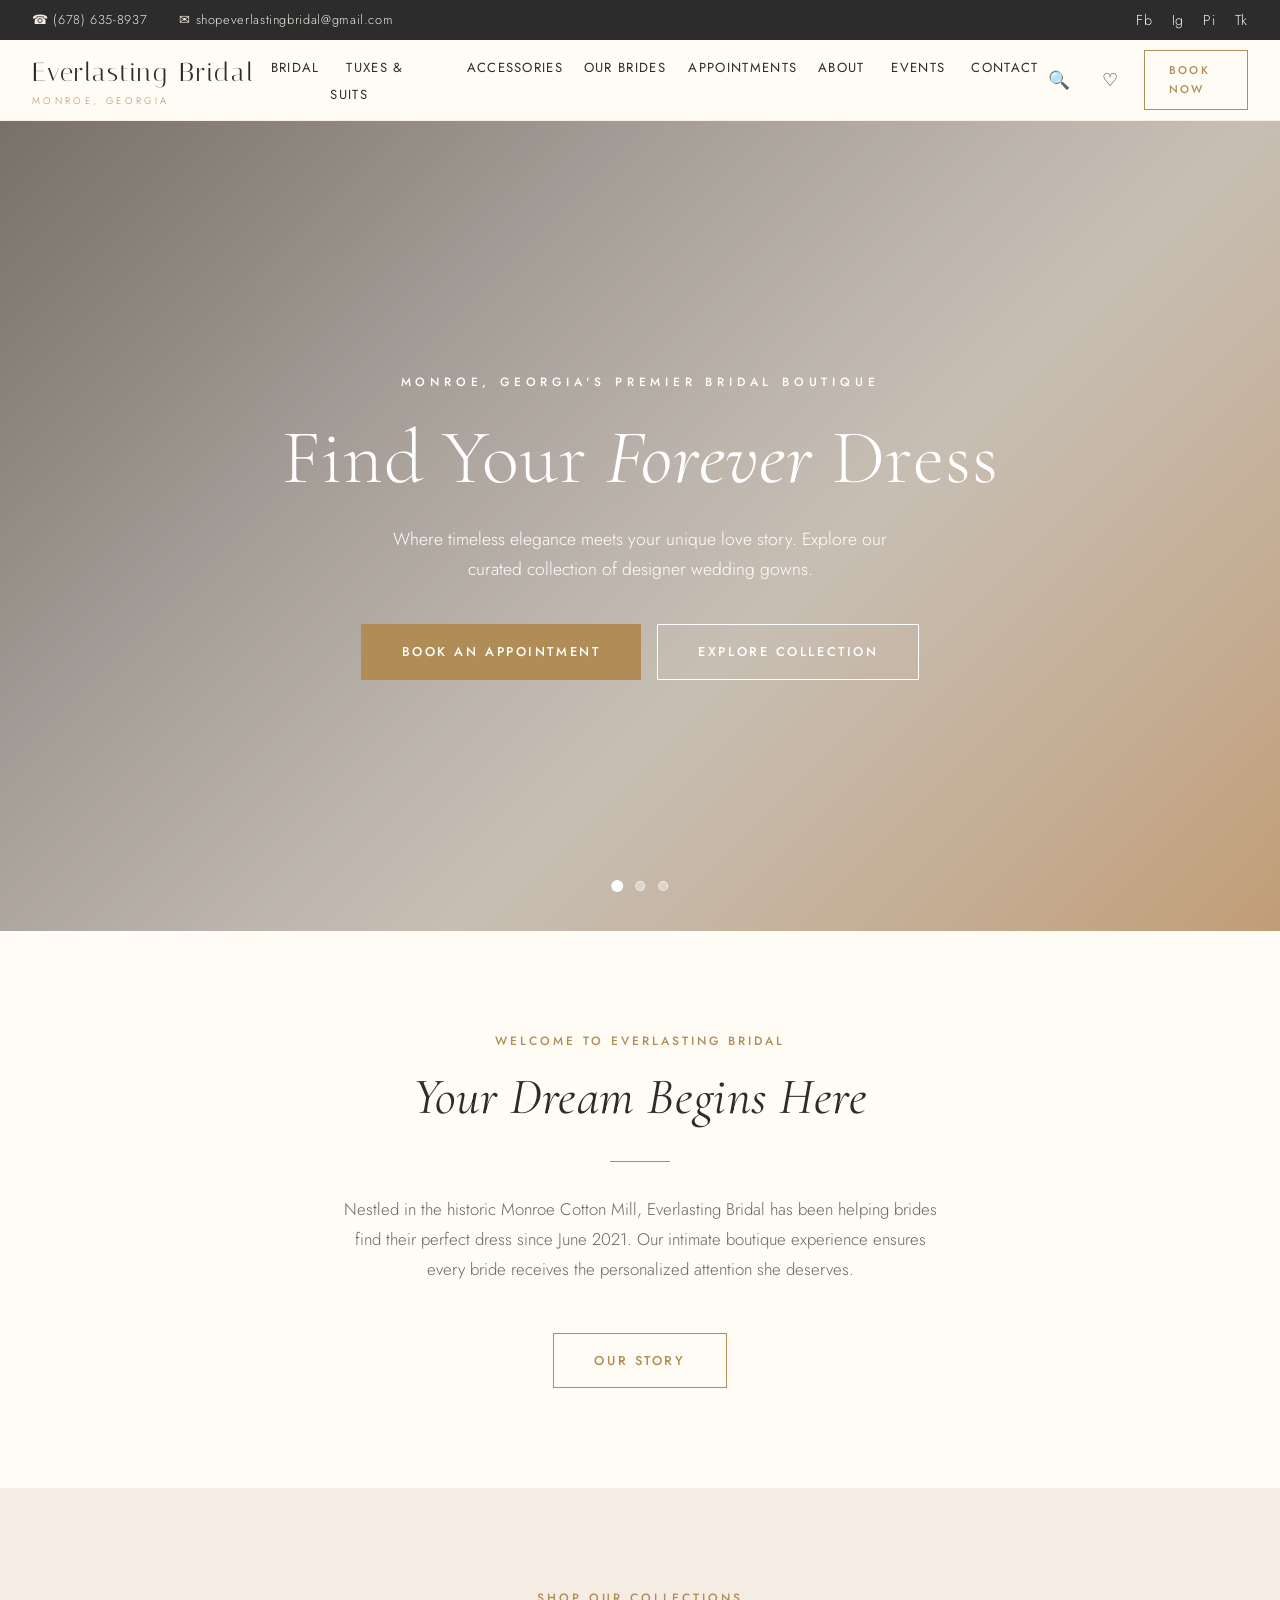
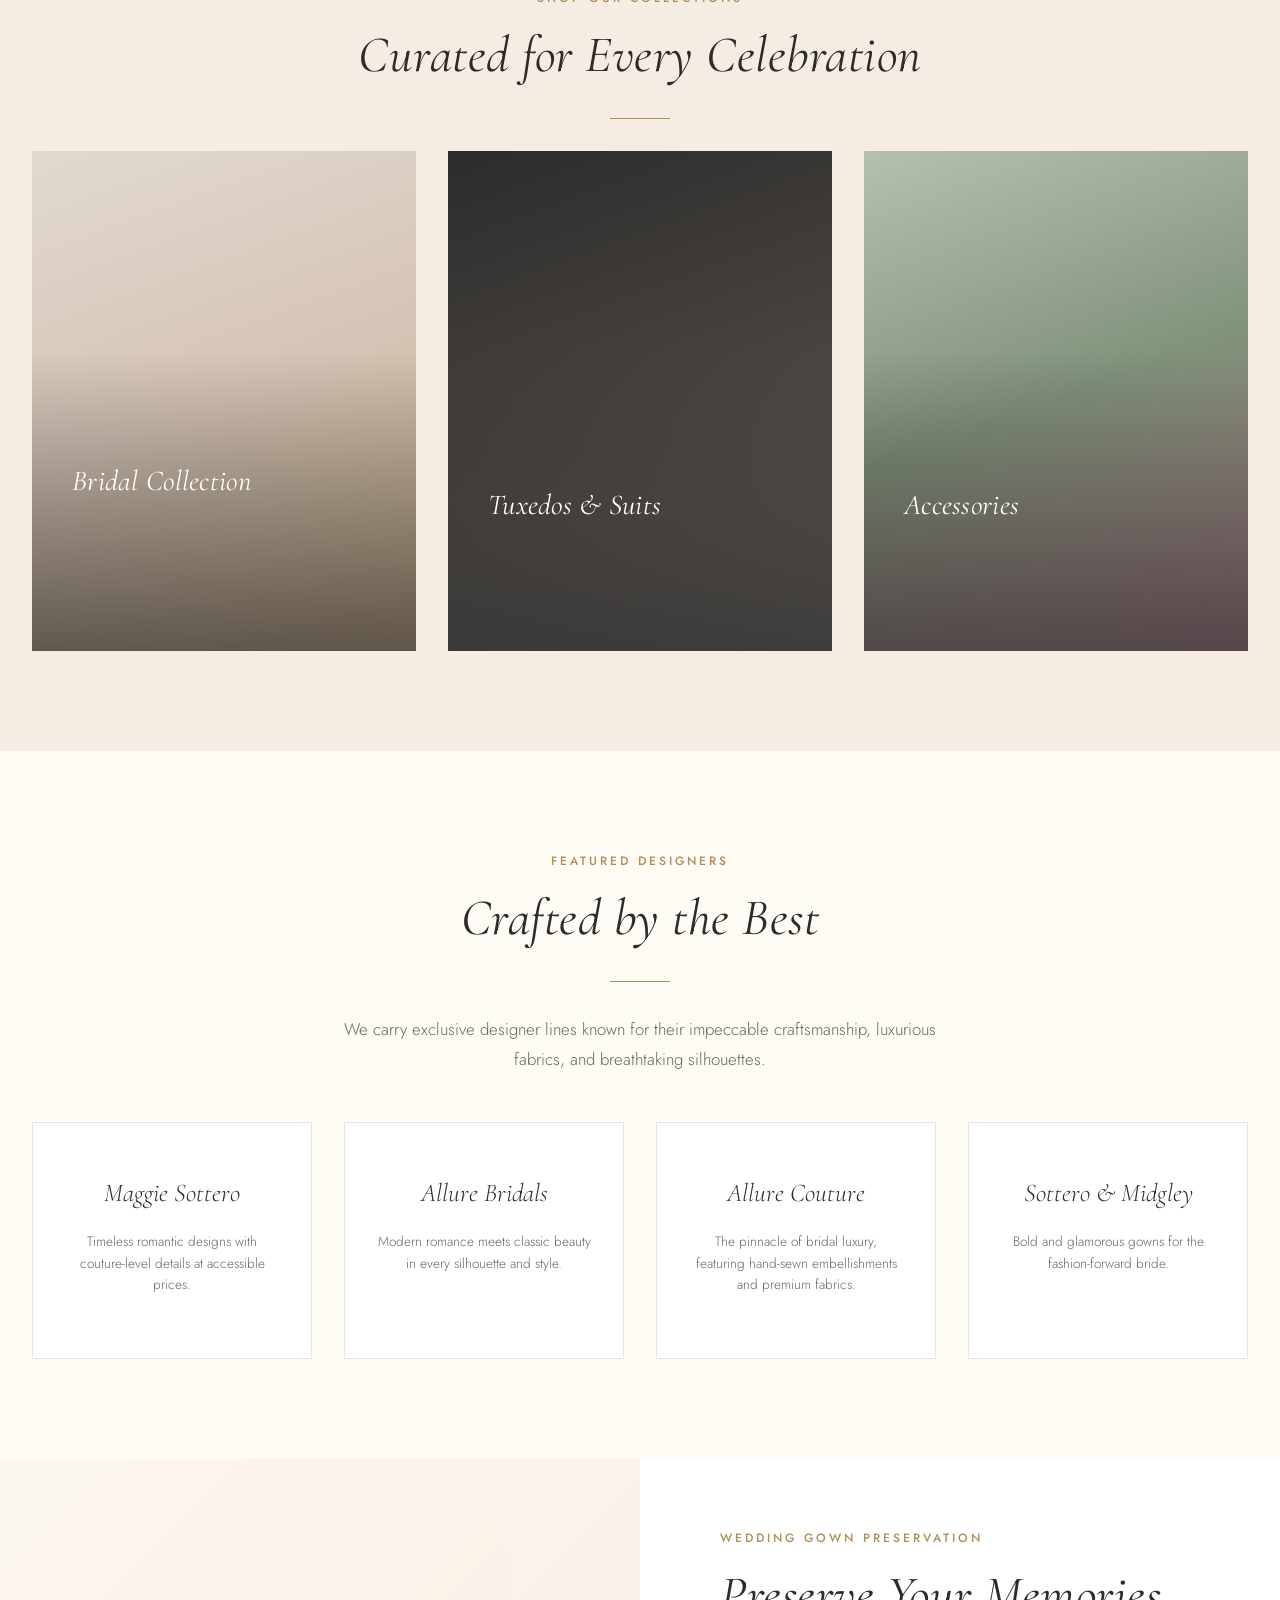
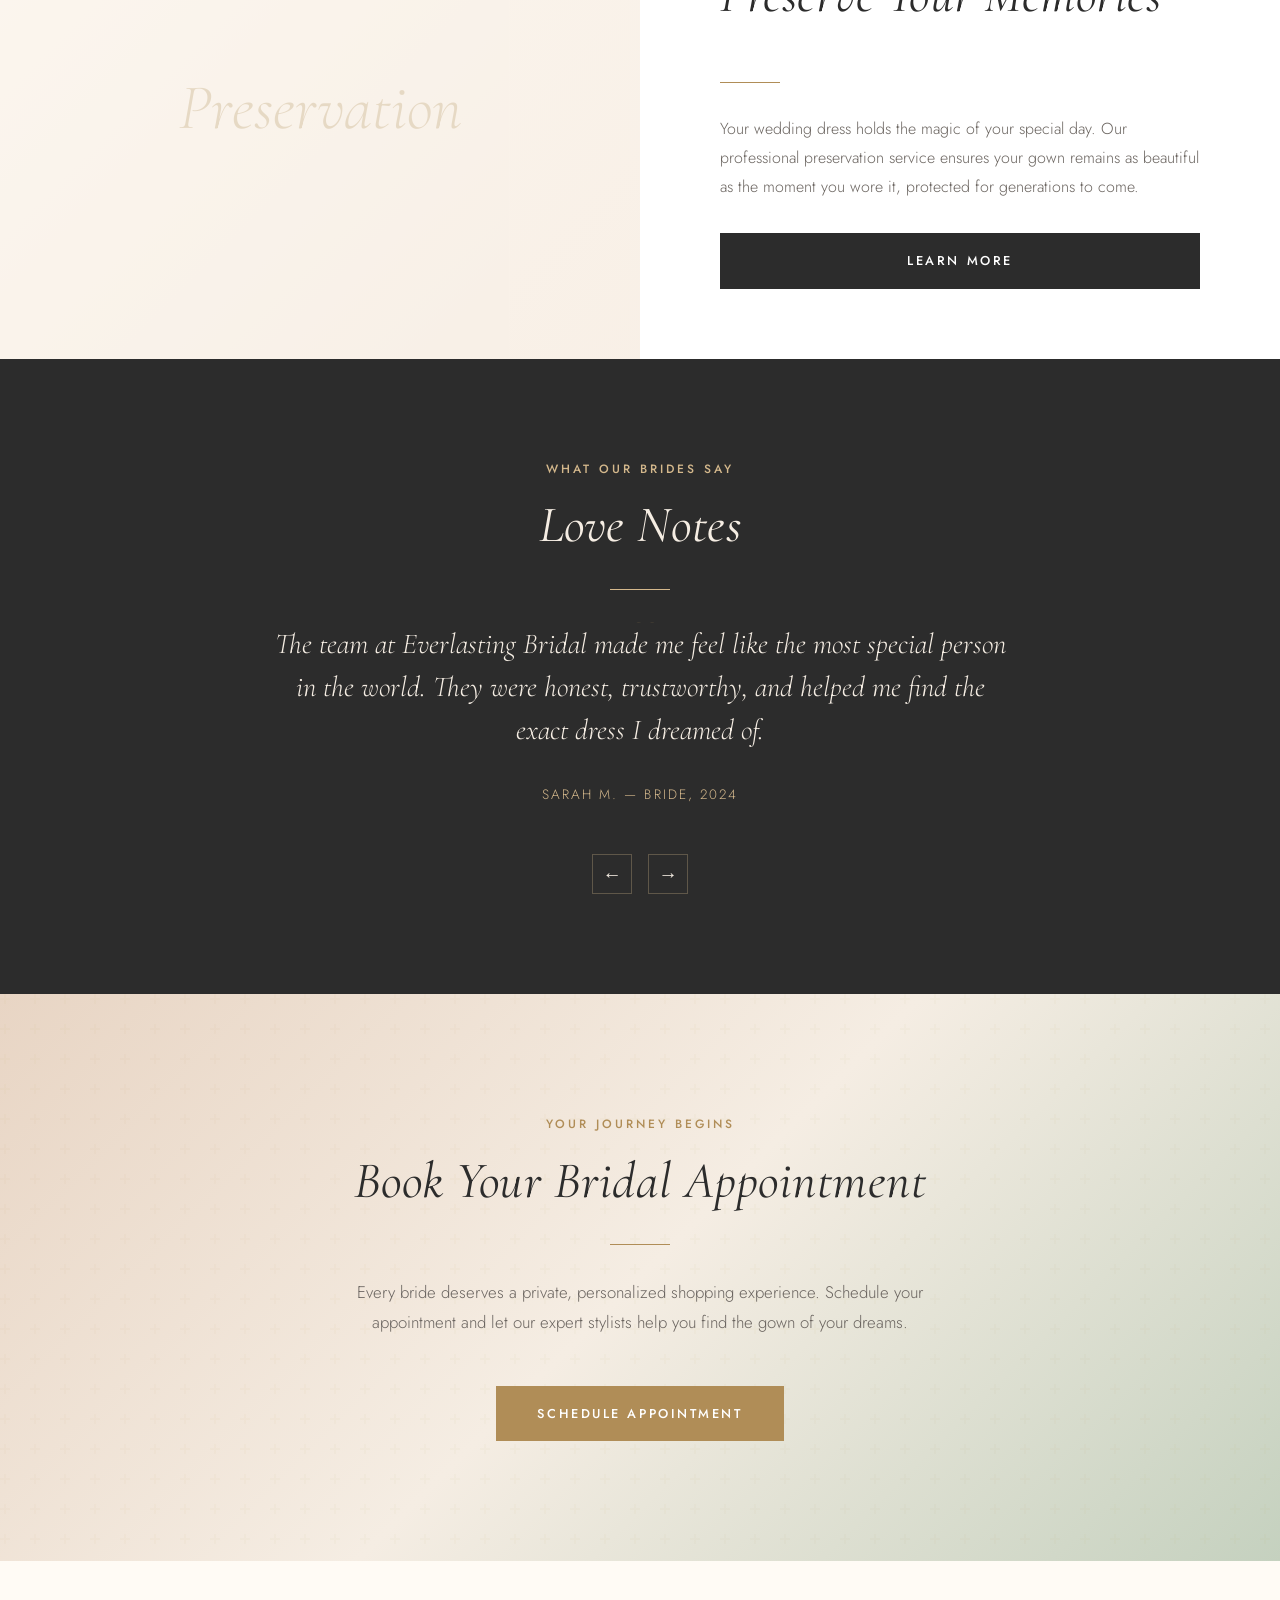
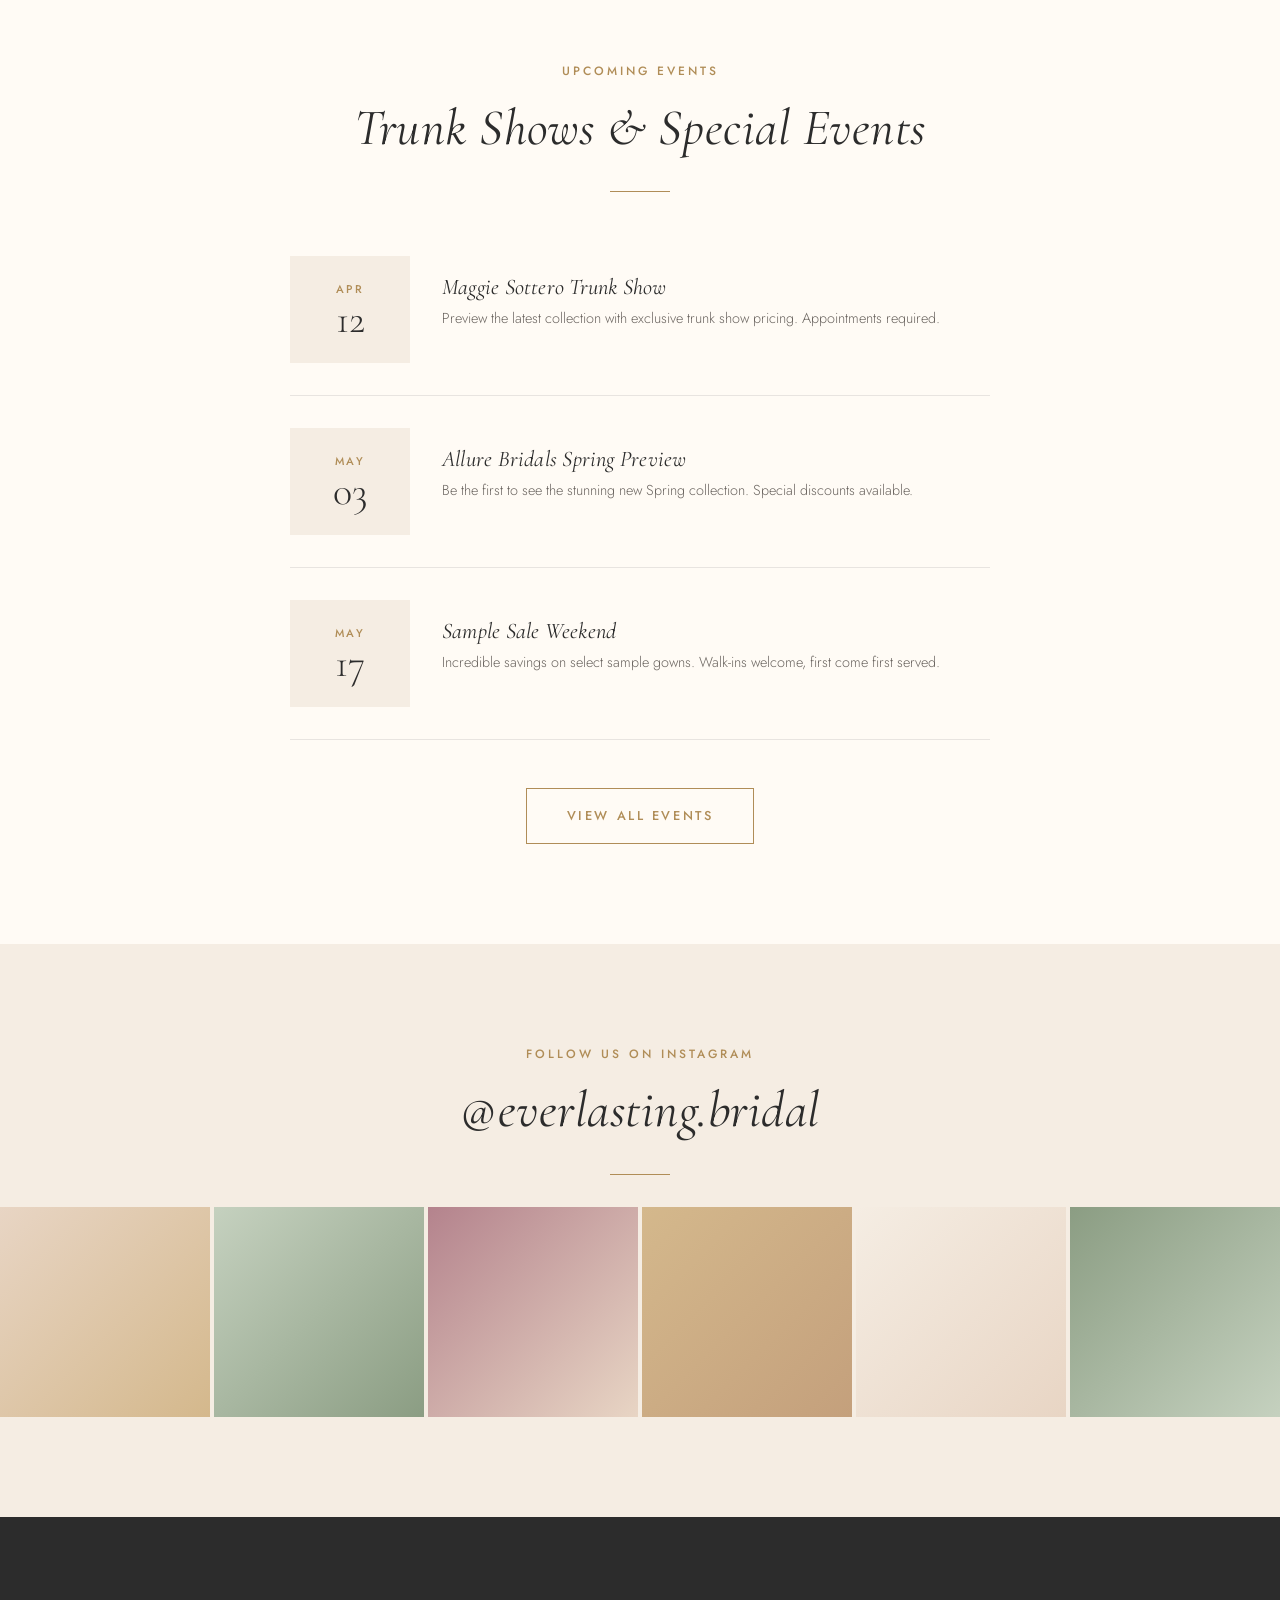
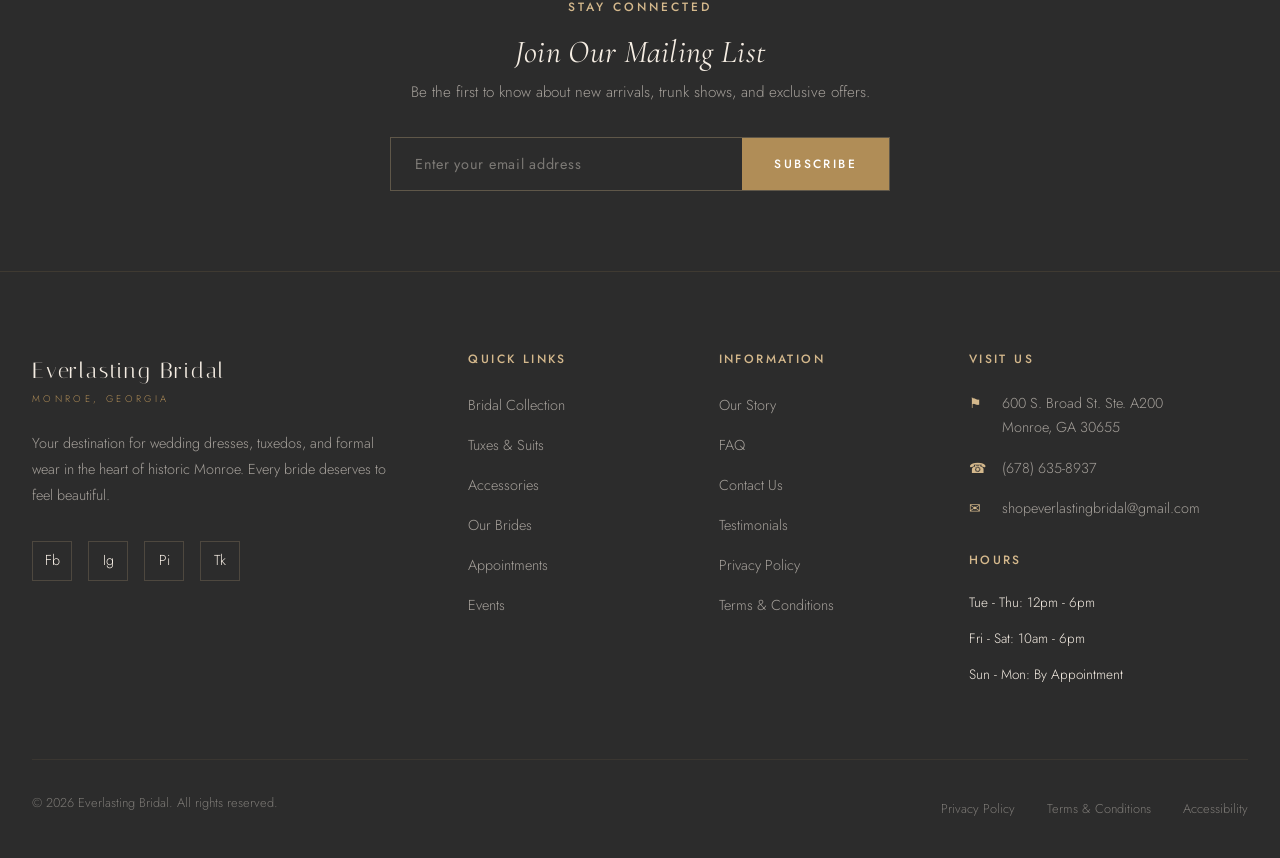
==== index.html @ 3a9f5ed5 "Everlasting Bridal — full website build Complete 11-page bridal boutique website for everlastingbrid" ====
<!DOCTYPE html>
<html lang="en">
<head>
  <meta charset="UTF-8">
  <meta name="viewport" content="width=device-width, initial-scale=1.0">
  <title>Everlasting Bridal | Wedding Dresses, Tuxedos &amp; Formal Wear in Monroe, GA</title>
  <meta name="description" content="Everlasting Bridal is a full-service bridal boutique in Monroe, Georgia specializing in wedding dresses, tuxedos, and formal wear. Book your appointment today.">
  <link rel="stylesheet" href="css/styles.css">
  <link rel="icon" type="image/svg+xml" href="data:image/svg+xml,<svg xmlns='http://www.w3.org/2000/svg' viewBox='0 0 32 32'><text y='28' font-size='28'>💍</text></svg>">
</head>
<body>

  <!-- Top Bar -->
  <div class="topbar">
    <div class="container">
      <div class="topbar__contact">
        <a href="tel:6786358937">&#9742; (678) 635-8937</a>
        <a href="mailto:shopeverlastingbridal@gmail.com">&#9993; shopeverlastingbridal@gmail.com</a>
      </div>
      <div class="topbar__social">
        <a href="https://fb.me/everlastingbridalmonroe" target="_blank" rel="noopener" aria-label="Facebook">Fb</a>
        <a href="https://instagram.com/everlasting.bridal" target="_blank" rel="noopener" aria-label="Instagram">Ig</a>
        <a href="https://pinterest.com/shopeverlastingbridal" target="_blank" rel="noopener" aria-label="Pinterest">Pi</a>
        <a href="https://tiktok.com/@everlastingbridal" target="_blank" rel="noopener" aria-label="TikTok">Tk</a>
      </div>
    </div>
  </div>

  <!-- Header -->
  <header class="header">
    <div class="container">
      <a href="index.html" class="header__logo">
        Everlasting Bridal
        <span>Monroe, Georgia</span>
      </a>

      <button class="menu-toggle" aria-label="Toggle menu">
        <span></span><span></span><span></span>
      </button>

      <nav class="nav">
        <ul class="nav__list">
          <li class="nav__item">
            <a href="bridal.html" class="nav__link">Bridal</a>
            <div class="nav__dropdown">
              <a href="bridal.html">All Wedding Dresses</a>
              <a href="bridal.html#designers">Our Designers</a>
            </div>
          </li>
          <li class="nav__item">
            <a href="tuxes.html" class="nav__link">Tuxes &amp; Suits</a>
          </li>
          <li class="nav__item">
            <a href="accessories.html" class="nav__link">Accessories</a>
          </li>
          <li class="nav__item">
            <a href="our-brides.html" class="nav__link">Our Brides</a>
            <div class="nav__dropdown">
              <a href="our-brides.html">Gallery</a>
              <a href="testimonials.html">Testimonials</a>
            </div>
          </li>
          <li class="nav__item">
            <a href="appointments.html" class="nav__link">Appointments</a>
          </li>
          <li class="nav__item">
            <a href="about.html" class="nav__link">About</a>
            <div class="nav__dropdown">
              <a href="about.html">Our Story</a>
              <a href="faq.html">FAQ</a>
            </div>
          </li>
          <li class="nav__item">
            <a href="events.html" class="nav__link">Events</a>
          </li>
          <li class="nav__item">
            <a href="contact.html" class="nav__link">Contact</a>
          </li>
        </ul>
      </nav>

      <div class="header__actions">
        <button class="header__action-btn" aria-label="Search">&#128269;</button>
        <button class="header__action-btn" aria-label="Wishlist">&#9825;</button>
        <a href="appointments.html" class="btn btn--ghost" style="padding: 0.6rem 1.5rem; font-size: 0.7rem;">
          <span>Book Now</span>
        </a>
      </div>
    </div>
  </header>

  <!-- Hero -->
  <section class="hero">
    <div class="hero__slides">
      <div class="hero__slide hero__slide--1 active"></div>
      <div class="hero__slide hero__slide--2"></div>
      <div class="hero__slide hero__slide--3"></div>
    </div>

    <div class="hero__content">
      <p class="hero__label">Monroe, Georgia's Premier Bridal Boutique</p>
      <h1 class="hero__title">Find Your <em>Forever</em> Dress</h1>
      <p class="hero__subtitle">Where timeless elegance meets your unique love story. Explore our curated collection of designer wedding gowns.</p>
      <div class="hero__cta">
        <a href="appointments.html" class="btn btn--primary"><span>Book an Appointment</span></a>
        <a href="bridal.html" class="btn btn--outline"><span>Explore Collection</span></a>
      </div>
    </div>

    <div class="hero__dots">
      <button class="hero__dot active" aria-label="Slide 1"></button>
      <button class="hero__dot" aria-label="Slide 2"></button>
      <button class="hero__dot" aria-label="Slide 3"></button>
    </div>
  </section>

  <!-- About Preview -->
  <section class="section text-center">
    <div class="container reveal">
      <span class="section-label">Welcome to Everlasting Bridal</span>
      <h2 class="section-title">Your Dream Begins Here</h2>
      <div class="divider"></div>
      <p class="section-desc">
        Nestled in the historic Monroe Cotton Mill, Everlasting Bridal has been helping brides find their perfect dress since June 2021. Our intimate boutique experience ensures every bride receives the personalized attention she deserves.
      </p>
      <a href="about.html" class="btn btn--ghost"><span>Our Story</span></a>
    </div>
  </section>

  <!-- Collections -->
  <section class="section section--alt" id="collections">
    <div class="container">
      <div class="text-center reveal">
        <span class="section-label">Shop Our Collections</span>
        <h2 class="section-title">Curated for Every Celebration</h2>
        <div class="divider"></div>
      </div>

      <div class="collections-grid stagger reveal">
        <div class="collection-card collection-card--bridal">
          <div class="collection-card__image"></div>
          <div class="collection-card__overlay"></div>
          <div class="collection-card__content">
            <h3 class="collection-card__title">Bridal Collection</h3>
            <p class="collection-card__desc">Discover hundreds of exquisite wedding gowns from world-renowned designers, each hand-selected for our boutique.</p>
            <a href="bridal.html" class="collection-card__link">Explore Bridal</a>
          </div>
        </div>

        <div class="collection-card collection-card--tuxes">
          <div class="collection-card__image"></div>
          <div class="collection-card__overlay"></div>
          <div class="collection-card__content">
            <h3 class="collection-card__title">Tuxedos &amp; Suits</h3>
            <p class="collection-card__desc">Premium tuxedo rentals and suits for grooms, groomsmen, and every formal occasion.</p>
            <a href="tuxes.html" class="collection-card__link">View Tuxedos</a>
          </div>
        </div>

        <div class="collection-card collection-card--accessories">
          <div class="collection-card__image"></div>
          <div class="collection-card__overlay"></div>
          <div class="collection-card__content">
            <h3 class="collection-card__title">Accessories</h3>
            <p class="collection-card__desc">Complete your bridal look with veils, jewelry, headpieces, belts, and more.</p>
            <a href="accessories.html" class="collection-card__link">Shop Accessories</a>
          </div>
        </div>
      </div>
    </div>
  </section>

  <!-- Featured Designers -->
  <section class="section text-center" id="designers">
    <div class="container">
      <div class="reveal">
        <span class="section-label">Featured Designers</span>
        <h2 class="section-title">Crafted by the Best</h2>
        <div class="divider"></div>
        <p class="section-desc">We carry exclusive designer lines known for their impeccable craftsmanship, luxurious fabrics, and breathtaking silhouettes.</p>
      </div>

      <div class="designers-grid stagger reveal">
        <div class="designer-card">
          <div class="designer-card__logo">Maggie Sottero</div>
          <p class="designer-card__desc">Timeless romantic designs with couture-level details at accessible prices.</p>
        </div>
        <div class="designer-card">
          <div class="designer-card__logo">Allure Bridals</div>
          <p class="designer-card__desc">Modern romance meets classic beauty in every silhouette and style.</p>
        </div>
        <div class="designer-card">
          <div class="designer-card__logo">Allure Couture</div>
          <p class="designer-card__desc">The pinnacle of bridal luxury, featuring hand-sewn embellishments and premium fabrics.</p>
        </div>
        <div class="designer-card">
          <div class="designer-card__logo">Sottero &amp; Midgley</div>
          <p class="designer-card__desc">Bold and glamorous gowns for the fashion-forward bride.</p>
        </div>
      </div>
    </div>
  </section>

  <!-- Gown Preservation -->
  <section class="preservation reveal">
    <div class="preservation__image">Preservation</div>
    <div class="preservation__content">
      <span class="section-label">Wedding Gown Preservation</span>
      <h2 class="section-title">Preserve Your Memories</h2>
      <div class="divider" style="margin-left: 0;"></div>
      <p style="color: var(--color-warm-gray); margin-bottom: 2rem; line-height: 1.8;">
        Your wedding dress holds the magic of your special day. Our professional preservation service ensures your gown remains as beautiful as the moment you wore it, protected for generations to come.
      </p>
      <a href="contact.html" class="btn btn--dark"><span>Learn More</span></a>
    </div>
  </section>

  <!-- Testimonials -->
  <section class="section testimonials text-center">
    <div class="container reveal">
      <span class="section-label">What Our Brides Say</span>
      <h2 class="section-title">Love Notes</h2>
      <div class="divider" style="background: var(--color-gold-light);"></div>

      <div class="testimonial-carousel">
        <div class="testimonial-track">
          <div class="testimonial-card">
            <div class="testimonial-card__quote">
              The team at Everlasting Bridal made me feel like the most special person in the world. They were honest, trustworthy, and helped me find the exact dress I dreamed of.
            </div>
            <div class="testimonial-card__author">Sarah M. &mdash; Bride, 2024</div>
          </div>
          <div class="testimonial-card">
            <div class="testimonial-card__quote">
              I never felt rushed or pressured. The staff was so knowledgeable about different styles and fabrics. They truly care about making every bride's vision come to life.
            </div>
            <div class="testimonial-card__author">Jessica L. &mdash; Bride, 2024</div>
          </div>
          <div class="testimonial-card">
            <div class="testimonial-card__quote">
              From the moment I walked in, I knew this was the place. The boutique atmosphere, the personal attention, and the stunning selection exceeded all my expectations.
            </div>
            <div class="testimonial-card__author">Amanda R. &mdash; Bride, 2023</div>
          </div>
        </div>
      </div>

      <div class="testimonial-nav">
        <button class="testimonial-prev" aria-label="Previous testimonial">&#8592;</button>
        <button class="testimonial-next" aria-label="Next testimonial">&#8594;</button>
      </div>
    </div>
  </section>

  <!-- Appointment CTA -->
  <section class="appointment-cta">
    <div class="appointment-cta__content reveal">
      <span class="section-label">Your Journey Begins</span>
      <h2 class="section-title" style="color: var(--color-charcoal);">Book Your Bridal Appointment</h2>
      <div class="divider"></div>
      <p class="section-desc" style="color: var(--color-warm-gray);">
        Every bride deserves a private, personalized shopping experience. Schedule your appointment and let our expert stylists help you find the gown of your dreams.
      </p>
      <a href="appointments.html" class="btn btn--primary"><span>Schedule Appointment</span></a>
    </div>
  </section>

  <!-- Events -->
  <section class="section">
    <div class="container">
      <div class="text-center reveal">
        <span class="section-label">Upcoming Events</span>
        <h2 class="section-title">Trunk Shows &amp; Special Events</h2>
        <div class="divider"></div>
      </div>

      <div style="max-width: 700px; margin: 0 auto;" class="reveal">
        <div class="event-card">
          <div class="event-card__date">
            <div class="event-card__month">Apr</div>
            <div class="event-card__day">12</div>
          </div>
          <div>
            <h4 class="event-card__title">Maggie Sottero Trunk Show</h4>
            <p class="event-card__desc">Preview the latest collection with exclusive trunk show pricing. Appointments required.</p>
          </div>
        </div>

        <div class="event-card">
          <div class="event-card__date">
            <div class="event-card__month">May</div>
            <div class="event-card__day">03</div>
          </div>
          <div>
            <h4 class="event-card__title">Allure Bridals Spring Preview</h4>
            <p class="event-card__desc">Be the first to see the stunning new Spring collection. Special discounts available.</p>
          </div>
        </div>

        <div class="event-card">
          <div class="event-card__date">
            <div class="event-card__month">May</div>
            <div class="event-card__day">17</div>
          </div>
          <div>
            <h4 class="event-card__title">Sample Sale Weekend</h4>
            <p class="event-card__desc">Incredible savings on select sample gowns. Walk-ins welcome, first come first served.</p>
          </div>
        </div>
      </div>

      <div class="text-center" style="margin-top: 3rem;">
        <a href="events.html" class="btn btn--ghost"><span>View All Events</span></a>
      </div>
    </div>
  </section>

  <!-- Instagram -->
  <section class="section section--alt text-center">
    <div class="container reveal">
      <span class="section-label">Follow Us on Instagram</span>
      <h2 class="section-title">@everlasting.bridal</h2>
      <div class="divider"></div>
    </div>

    <div class="instagram-grid stagger reveal" style="margin-top: 2rem;">
      <div class="instagram-item">
        <div class="instagram-item__bg" style="background: linear-gradient(135deg, #E8D5C4, #D4B88C);"></div>
        <div class="instagram-item__overlay">&#9825;</div>
      </div>
      <div class="instagram-item">
        <div class="instagram-item__bg" style="background: linear-gradient(135deg, #C5D1BF, #8B9D83);"></div>
        <div class="instagram-item__overlay">&#9825;</div>
      </div>
      <div class="instagram-item">
        <div class="instagram-item__bg" style="background: linear-gradient(135deg, #B4838D, #E8D5C4);"></div>
        <div class="instagram-item__overlay">&#9825;</div>
      </div>
      <div class="instagram-item">
        <div class="instagram-item__bg" style="background: linear-gradient(135deg, #D4B88C, #C4A07C);"></div>
        <div class="instagram-item__overlay">&#9825;</div>
      </div>
      <div class="instagram-item">
        <div class="instagram-item__bg" style="background: linear-gradient(135deg, #F5EDE3, #E8D5C4);"></div>
        <div class="instagram-item__overlay">&#9825;</div>
      </div>
      <div class="instagram-item">
        <div class="instagram-item__bg" style="background: linear-gradient(135deg, #8B9D83, #C5D1BF);"></div>
        <div class="instagram-item__overlay">&#9825;</div>
      </div>
    </div>
  </section>

  <!-- Newsletter -->
  <section class="newsletter">
    <div class="container reveal">
      <span class="section-label" style="color: var(--color-gold-light);">Stay Connected</span>
      <h3 style="font-family: var(--font-display); font-size: 2rem; font-style: italic; color: var(--color-champagne); margin-bottom: 0.5rem;">Join Our Mailing List</h3>
      <p style="color: rgba(245, 237, 227, 0.6); font-size: 0.95rem;">Be the first to know about new arrivals, trunk shows, and exclusive offers.</p>
      <form class="newsletter__form" onsubmit="return false;">
        <input type="email" class="newsletter__input" placeholder="Enter your email address" aria-label="Email address">
        <button type="submit" class="newsletter__btn">Subscribe</button>
      </form>
    </div>
  </section>

  <!-- Footer -->
  <footer class="footer">
    <div class="container">
      <div class="footer__grid">
        <div>
          <div class="footer__brand">
            Everlasting Bridal
            <span>Monroe, Georgia</span>
          </div>
          <p class="footer__desc">
            Your destination for wedding dresses, tuxedos, and formal wear in the heart of historic Monroe. Every bride deserves to feel beautiful.
          </p>
          <div class="footer__social">
            <a href="https://fb.me/everlastingbridalmonroe" target="_blank" rel="noopener" aria-label="Facebook">Fb</a>
            <a href="https://instagram.com/everlasting.bridal" target="_blank" rel="noopener" aria-label="Instagram">Ig</a>
            <a href="https://pinterest.com/shopeverlastingbridal" target="_blank" rel="noopener" aria-label="Pinterest">Pi</a>
            <a href="https://tiktok.com/@everlastingbridal" target="_blank" rel="noopener" aria-label="TikTok">Tk</a>
          </div>
        </div>

        <div>
          <h4 class="footer__heading">Quick Links</h4>
          <ul class="footer__links">
            <li><a href="bridal.html">Bridal Collection</a></li>
            <li><a href="tuxes.html">Tuxes &amp; Suits</a></li>
            <li><a href="accessories.html">Accessories</a></li>
            <li><a href="our-brides.html">Our Brides</a></li>
            <li><a href="appointments.html">Appointments</a></li>
            <li><a href="events.html">Events</a></li>
          </ul>
        </div>

        <div>
          <h4 class="footer__heading">Information</h4>
          <ul class="footer__links">
            <li><a href="about.html">Our Story</a></li>
            <li><a href="faq.html">FAQ</a></li>
            <li><a href="contact.html">Contact Us</a></li>
            <li><a href="testimonials.html">Testimonials</a></li>
            <li><a href="#">Privacy Policy</a></li>
            <li><a href="#">Terms &amp; Conditions</a></li>
          </ul>
        </div>

        <div>
          <h4 class="footer__heading">Visit Us</h4>
          <ul class="footer__contact">
            <li>
              <span class="footer__contact-icon">&#9873;</span>
              <span>600 S. Broad St. Ste. A200<br>Monroe, GA 30655</span>
            </li>
            <li>
              <span class="footer__contact-icon">&#9742;</span>
              <span>(678) 635-8937</span>
            </li>
            <li>
              <span class="footer__contact-icon">&#9993;</span>
              <span>shopeverlastingbridal@gmail.com</span>
            </li>
          </ul>

          <h4 class="footer__heading" style="margin-top: 2rem;">Hours</h4>
          <ul class="footer__links" style="font-size: 0.85rem;">
            <li>Tue - Thu: 12pm - 6pm</li>
            <li>Fri - Sat: 10am - 6pm</li>
            <li>Sun - Mon: By Appointment</li>
          </ul>
        </div>
      </div>

      <div class="footer__bottom">
        <p>&copy; 2026 Everlasting Bridal. All rights reserved.</p>
        <div class="footer__bottom-links">
          <a href="#">Privacy Policy</a>
          <a href="#">Terms &amp; Conditions</a>
          <a href="#">Accessibility</a>
        </div>
      </div>
    </div>
  </footer>

  <script src="js/main.js"></script>
</body>
</html>
---- css/styles.css ----
/* ============================================
   Everlasting Bridal — Modern Romance Design
   Built by CloudPulseAI
   ============================================ */

@import url("https://fonts.googleapis.com/css2?family=Cormorant+Garamond:ital,wght@0,300;0,400;0,500;0,600;0,700;1,300;1,400;1,500&family=Jost:wght@300;400;500;600&family=Italiana&display=swap");

/* --- Custom Properties --- */
:root {
  --color-cream: #fffbf5;
  --color-champagne: #f5ede3;
  --color-blush: #e8d5c4;
  --color-rose: #c4a07c;
  --color-gold: #b08d57;
  --color-gold-light: #d4b88c;
  --color-sage: #8b9d83;
  --color-sage-light: #c5d1bf;
  --color-dusty-rose: #b4838d;
  --color-charcoal: #2c2c2c;
  --color-warm-gray: #6b6560;
  --color-light-gray: #e8e4e0;
  --color-white: #ffffff;

  --font-display: "Cormorant Garamond", "Georgia", serif;
  --font-body: "Jost", "Helvetica Neue", sans-serif;
  --font-accent: "Italiana", serif;

  --header-height: 80px;
  --topbar-height: 40px;
  --max-width: 1320px;
  --section-padding: 100px;

  --shadow-sm: 0 2px 8px rgba(44, 44, 44, 0.06);
  --shadow-md: 0 4px 20px rgba(44, 44, 44, 0.08);
  --shadow-lg: 0 8px 40px rgba(44, 44, 44, 0.12);
  --shadow-hover: 0 12px 48px rgba(44, 44, 44, 0.15);

  --ease-out: cubic-bezier(0.25, 0.46, 0.45, 0.94);
  --ease-smooth: cubic-bezier(0.4, 0, 0.2, 1);
  --transition-base: 0.3s var(--ease-smooth);
}

/* --- Reset & Base --- */
*,
*::before,
*::after {
  box-sizing: border-box;
  margin: 0;
  padding: 0;
}

html {
  scroll-behavior: smooth;
  font-size: 16px;
  -webkit-font-smoothing: antialiased;
  -moz-osx-font-smoothing: grayscale;
}

body {
  font-family: var(--font-body);
  font-weight: 300;
  color: var(--color-charcoal);
  background-color: var(--color-cream);
  line-height: 1.7;
  overflow-x: hidden;
}

img {
  max-width: 100%;
  height: auto;
  display: block;
}

a {
  color: inherit;
  text-decoration: none;
  transition: color var(--transition-base);
}

ul,
ol {
  list-style: none;
}

button {
  font-family: inherit;
  cursor: pointer;
  border: none;
  background: none;
}

input,
textarea,
select {
  font-family: inherit;
  font-size: inherit;
}

/* --- Typography --- */
h1,
h2,
h3,
h4,
h5,
h6 {
  font-family: var(--font-display);
  font-weight: 400;
  line-height: 1.2;
  letter-spacing: 0.01em;
}

h1 {
  font-size: clamp(2.5rem, 5vw, 4.5rem);
}
h2 {
  font-size: clamp(2rem, 4vw, 3.2rem);
}
h3 {
  font-size: clamp(1.5rem, 3vw, 2rem);
}
h4 {
  font-size: clamp(1.2rem, 2vw, 1.5rem);
}

p {
  margin-bottom: 1em;
}

.section-label {
  font-family: var(--font-body);
  font-size: 0.75rem;
  font-weight: 500;
  letter-spacing: 0.25em;
  text-transform: uppercase;
  color: var(--color-gold);
  margin-bottom: 1rem;
  display: block;
}

.section-title {
  font-family: var(--font-display);
  font-size: clamp(2rem, 4vw, 3.2rem);
  font-weight: 400;
  color: var(--color-charcoal);
  margin-bottom: 1.5rem;
  font-style: italic;
}

.section-desc {
  max-width: 600px;
  margin: 0 auto 3rem;
  color: var(--color-warm-gray);
  font-size: 1.05rem;
  line-height: 1.8;
}

.divider {
  width: 60px;
  height: 1px;
  background: var(--color-gold);
  margin: 2rem auto;
}

/* --- Layout --- */
.container {
  max-width: var(--max-width);
  margin: 0 auto;
  padding: 0 2rem;
}

.section {
  padding: var(--section-padding) 0;
}

.section--alt {
  background-color: var(--color-champagne);
}

.text-center {
  text-align: center;
}

/* --- Top Bar --- */
.topbar {
  background: var(--color-charcoal);
  color: var(--color-champagne);
  height: var(--topbar-height);
  display: flex;
  align-items: center;
  font-size: 0.8rem;
  letter-spacing: 0.05em;
  position: relative;
  z-index: 1001;
}

.topbar .container {
  display: flex;
  justify-content: space-between;
  align-items: center;
  width: 100%;
}

.topbar__contact {
  display: flex;
  gap: 2rem;
  align-items: center;
}

.topbar__contact a {
  color: var(--color-champagne);
  display: flex;
  align-items: center;
  gap: 0.4rem;
  transition: color var(--transition-base);
}

.topbar__contact a:hover {
  color: var(--color-gold-light);
}

.topbar__social {
  display: flex;
  gap: 1.2rem;
  align-items: center;
}

.topbar__social a {
  color: var(--color-champagne);
  font-size: 0.9rem;
  transition: color var(--transition-base);
}

.topbar__social a:hover {
  color: var(--color-gold-light);
}

/* --- Header / Navigation --- */
.header {
  position: sticky;
  top: 0;
  z-index: 1000;
  background: rgba(255, 251, 245, 0.92);
  backdrop-filter: blur(20px);
  -webkit-backdrop-filter: blur(20px);
  border-bottom: 1px solid rgba(176, 141, 87, 0.1);
  transition:
    box-shadow var(--transition-base),
    background var(--transition-base);
}

.header.scrolled {
  box-shadow: var(--shadow-md);
  background: rgba(255, 251, 245, 0.97);
}

.header .container {
  display: flex;
  justify-content: space-between;
  align-items: center;
  height: var(--header-height);
}

.header__logo {
  font-family: var(--font-accent);
  font-size: 1.6rem;
  letter-spacing: 0.08em;
  color: var(--color-charcoal);
  white-space: nowrap;
}

.header__logo span {
  display: block;
  font-family: var(--font-body);
  font-size: 0.6rem;
  letter-spacing: 0.35em;
  text-transform: uppercase;
  color: var(--color-gold);
  margin-top: -2px;
}

.nav {
  display: flex;
  align-items: center;
}

.nav__list {
  display: flex;
  gap: 0.3rem;
  align-items: center;
}

.nav__item {
  position: relative;
}

.nav__link {
  font-family: var(--font-body);
  font-size: 0.82rem;
  font-weight: 400;
  letter-spacing: 0.1em;
  text-transform: uppercase;
  padding: 0.5rem 1rem;
  color: var(--color-charcoal);
  position: relative;
  transition: color var(--transition-base);
}

.nav__link::after {
  content: "";
  position: absolute;
  bottom: 0;
  left: 50%;
  width: 0;
  height: 1px;
  background: var(--color-gold);
  transition:
    width 0.4s var(--ease-out),
    left 0.4s var(--ease-out);
}

.nav__link:hover::after,
.nav__link.active::after {
  width: 60%;
  left: 20%;
}

.nav__link:hover {
  color: var(--color-gold);
}

/* Dropdown */
.nav__dropdown {
  position: absolute;
  top: 100%;
  left: 0;
  min-width: 220px;
  background: var(--color-white);
  border: 1px solid var(--color-light-gray);
  box-shadow: var(--shadow-lg);
  padding: 0.8rem 0;
  opacity: 0;
  visibility: hidden;
  transform: translateY(8px);
  transition: all 0.3s var(--ease-out);
}

.nav__item:hover .nav__dropdown {
  opacity: 1;
  visibility: visible;
  transform: translateY(0);
}

.nav__dropdown a {
  display: block;
  padding: 0.6rem 1.5rem;
  font-size: 0.85rem;
  letter-spacing: 0.05em;
  color: var(--color-charcoal);
  transition: all var(--transition-base);
}

.nav__dropdown a:hover {
  background: var(--color-champagne);
  color: var(--color-gold);
  padding-left: 2rem;
}

/* Header Actions */
.header__actions {
  display: flex;
  gap: 1.2rem;
  align-items: center;
}

.header__action-btn {
  color: var(--color-charcoal);
  font-size: 1.1rem;
  padding: 0.4rem;
  transition: color var(--transition-base);
  position: relative;
}

.header__action-btn:hover {
  color: var(--color-gold);
}

.header__action-btn .badge {
  position: absolute;
  top: -4px;
  right: -6px;
  background: var(--color-gold);
  color: var(--color-white);
  font-size: 0.6rem;
  width: 16px;
  height: 16px;
  border-radius: 50%;
  display: flex;
  align-items: center;
  justify-content: center;
  font-weight: 600;
}

/* Mobile Menu Toggle */
.menu-toggle {
  display: none;
  flex-direction: column;
  gap: 5px;
  padding: 0.5rem;
  cursor: pointer;
}

.menu-toggle span {
  display: block;
  width: 24px;
  height: 1.5px;
  background: var(--color-charcoal);
  transition: all 0.3s var(--ease-out);
}

.menu-toggle.active span:nth-child(1) {
  transform: rotate(45deg) translate(4px, 5px);
}

.menu-toggle.active span:nth-child(2) {
  opacity: 0;
}

.menu-toggle.active span:nth-child(3) {
  transform: rotate(-45deg) translate(4px, -5px);
}

/* --- Hero Section --- */
.hero {
  position: relative;
  height: 90vh;
  min-height: 600px;
  max-height: 1000px;
  overflow: hidden;
  display: flex;
  align-items: center;
  justify-content: center;
}

.hero__slides {
  position: absolute;
  inset: 0;
  z-index: 0;
}

.hero__slide {
  position: absolute;
  inset: 0;
  opacity: 0;
  transition: opacity 1.2s ease;
  background-size: cover;
  background-position: center;
}

.hero__slide.active {
  opacity: 1;
}

.hero__slide::after {
  content: "";
  position: absolute;
  inset: 0;
  background: linear-gradient(
    135deg,
    rgba(44, 44, 44, 0.55) 0%,
    rgba(44, 44, 44, 0.25) 50%,
    rgba(176, 141, 87, 0.15) 100%
  );
}

.hero__slide--1 {
  background: linear-gradient(
    135deg,
    #d4c5b5 0%,
    #e8ddd3 30%,
    #f0e6da 60%,
    #c4a07c 100%
  );
}

.hero__slide--2 {
  background: linear-gradient(135deg, #c5d1bf 0%, #d4c5b5 40%, #e8d5c4 100%);
}

.hero__slide--3 {
  background: linear-gradient(135deg, #b4838d 0%, #d4b88c 50%, #e8d5c4 100%);
}

.hero__content {
  position: relative;
  z-index: 2;
  text-align: center;
  color: var(--color-white);
  padding: 0 2rem;
  max-width: 800px;
}

.hero__label {
  font-family: var(--font-body);
  font-size: 0.75rem;
  font-weight: 500;
  letter-spacing: 0.4em;
  text-transform: uppercase;
  margin-bottom: 1.5rem;
  opacity: 0;
  transform: translateY(20px);
  animation: fadeUp 1s var(--ease-out) 0.3s forwards;
}

.hero__title {
  font-family: var(--font-display);
  font-size: clamp(3rem, 6vw, 5.5rem);
  font-weight: 300;
  line-height: 1.1;
  margin-bottom: 1.5rem;
  opacity: 0;
  transform: translateY(30px);
  animation: fadeUp 1s var(--ease-out) 0.5s forwards;
}

.hero__title em {
  font-style: italic;
  font-weight: 400;
}

.hero__subtitle {
  font-size: 1.1rem;
  font-weight: 300;
  line-height: 1.7;
  margin-bottom: 2.5rem;
  opacity: 0;
  transform: translateY(20px);
  animation: fadeUp 1s var(--ease-out) 0.7s forwards;
  max-width: 500px;
  margin-left: auto;
  margin-right: auto;
}

.hero__cta {
  opacity: 0;
  transform: translateY(20px);
  animation: fadeUp 1s var(--ease-out) 0.9s forwards;
  display: flex;
  gap: 1rem;
  justify-content: center;
  flex-wrap: wrap;
}

.hero__dots {
  position: absolute;
  bottom: 2.5rem;
  left: 50%;
  transform: translateX(-50%);
  z-index: 3;
  display: flex;
  gap: 0.8rem;
}

.hero__dot {
  width: 10px;
  height: 10px;
  border-radius: 50%;
  background: rgba(255, 255, 255, 0.4);
  cursor: pointer;
  transition: all var(--transition-base);
  border: 1px solid rgba(255, 255, 255, 0.6);
}

.hero__dot.active {
  background: var(--color-white);
  transform: scale(1.2);
}

/* --- Buttons --- */
.btn {
  display: inline-flex;
  align-items: center;
  justify-content: center;
  gap: 0.5rem;
  font-family: var(--font-body);
  font-size: 0.8rem;
  font-weight: 500;
  letter-spacing: 0.2em;
  text-transform: uppercase;
  padding: 1rem 2.5rem;
  border-radius: 0;
  transition: all 0.4s var(--ease-out);
  position: relative;
  overflow: hidden;
}

.btn::before {
  content: "";
  position: absolute;
  inset: 0;
  background: var(--color-charcoal);
  transform: scaleX(0);
  transform-origin: right;
  transition: transform 0.5s var(--ease-out);
  z-index: 0;
}

.btn:hover::before {
  transform: scaleX(1);
  transform-origin: left;
}

.btn span {
  position: relative;
  z-index: 1;
}

.btn--primary {
  background: var(--color-gold);
  color: var(--color-white);
  border: 1px solid var(--color-gold);
}

.btn--primary:hover {
  border-color: var(--color-charcoal);
  color: var(--color-white);
}

.btn--outline {
  background: transparent;
  color: var(--color-white);
  border: 1px solid var(--color-white);
}

.btn--outline:hover {
  color: var(--color-white);
  border-color: var(--color-charcoal);
}

.btn--dark {
  background: var(--color-charcoal);
  color: var(--color-white);
  border: 1px solid var(--color-charcoal);
}

.btn--dark::before {
  background: var(--color-gold);
}

.btn--dark:hover {
  border-color: var(--color-gold);
}

.btn--ghost {
  background: transparent;
  color: var(--color-gold);
  border: 1px solid var(--color-gold);
}

.btn--ghost::before {
  background: var(--color-gold);
}

.btn--ghost:hover {
  color: var(--color-white);
  border-color: var(--color-gold);
}

/* --- Collections Grid --- */
.collections-grid {
  display: grid;
  grid-template-columns: repeat(3, 1fr);
  gap: 2rem;
}

.collection-card {
  position: relative;
  height: 500px;
  overflow: hidden;
  cursor: pointer;
  group: true;
}

.collection-card__image {
  position: absolute;
  inset: 0;
  background-size: cover;
  background-position: center;
  transition: transform 0.8s var(--ease-out);
}

.collection-card:hover .collection-card__image {
  transform: scale(1.05);
}

.collection-card__overlay {
  position: absolute;
  inset: 0;
  background: linear-gradient(
    to top,
    rgba(44, 44, 44, 0.7) 0%,
    rgba(44, 44, 44, 0.1) 60%
  );
  transition: background var(--transition-base);
}

.collection-card:hover .collection-card__overlay {
  background: linear-gradient(
    to top,
    rgba(44, 44, 44, 0.8) 0%,
    rgba(44, 44, 44, 0.2) 60%
  );
}

.collection-card__content {
  position: absolute;
  bottom: 0;
  left: 0;
  right: 0;
  padding: 2.5rem;
  color: var(--color-white);
  transform: translateY(20px);
  transition: transform 0.5s var(--ease-out);
}

.collection-card:hover .collection-card__content {
  transform: translateY(0);
}

.collection-card__title {
  font-family: var(--font-display);
  font-size: 1.8rem;
  font-weight: 400;
  margin-bottom: 0.5rem;
  font-style: italic;
}

.collection-card__desc {
  font-size: 0.9rem;
  font-weight: 300;
  opacity: 0;
  transition: opacity 0.5s var(--ease-out);
  margin-bottom: 1.5rem;
}

.collection-card:hover .collection-card__desc {
  opacity: 1;
}

.collection-card__link {
  font-size: 0.75rem;
  letter-spacing: 0.2em;
  text-transform: uppercase;
  font-weight: 500;
  display: inline-flex;
  align-items: center;
  gap: 0.5rem;
  opacity: 0;
  transform: translateX(-10px);
  transition: all 0.5s var(--ease-out);
}

.collection-card:hover .collection-card__link {
  opacity: 1;
  transform: translateX(0);
}

.collection-card__link::after {
  content: "\2192";
  transition: transform var(--transition-base);
}

.collection-card__link:hover::after {
  transform: translateX(4px);
}

/* Collection card gradient backgrounds */
.collection-card--bridal .collection-card__image {
  background: linear-gradient(160deg, #f5ede3, #e8d5c4, #d4b88c);
}
.collection-card--tuxes .collection-card__image {
  background: linear-gradient(160deg, #2c2c2c, #4a4540, #6b6560);
}
.collection-card--accessories .collection-card__image {
  background: linear-gradient(160deg, #c5d1bf, #8b9d83, #b4838d);
}

/* --- Designers Section --- */
.designers-grid {
  display: grid;
  grid-template-columns: repeat(4, 1fr);
  gap: 2rem;
}

.designer-card {
  text-align: center;
  padding: 3rem 2rem;
  background: var(--color-white);
  border: 1px solid var(--color-light-gray);
  transition: all 0.5s var(--ease-out);
  position: relative;
  overflow: hidden;
}

.designer-card::before {
  content: "";
  position: absolute;
  bottom: 0;
  left: 0;
  right: 0;
  height: 2px;
  background: var(--color-gold);
  transform: scaleX(0);
  transition: transform 0.5s var(--ease-out);
}

.designer-card:hover::before {
  transform: scaleX(1);
}

.designer-card:hover {
  box-shadow: var(--shadow-hover);
  transform: translateY(-4px);
  border-color: transparent;
}

.designer-card__logo {
  font-family: var(--font-display);
  font-size: 1.6rem;
  font-style: italic;
  color: var(--color-charcoal);
  margin-bottom: 1rem;
}

.designer-card__desc {
  font-size: 0.85rem;
  color: var(--color-warm-gray);
  line-height: 1.6;
}

/* --- Testimonials --- */
.testimonials {
  background: var(--color-charcoal);
  color: var(--color-champagne);
}

.testimonials .section-label {
  color: var(--color-gold-light);
}
.testimonials .section-title {
  color: var(--color-champagne);
}

.testimonial-carousel {
  position: relative;
  max-width: 800px;
  margin: 0 auto;
  overflow: hidden;
}

.testimonial-track {
  display: flex;
  transition: transform 0.6s var(--ease-out);
}

.testimonial-card {
  min-width: 100%;
  padding: 0 2rem;
  text-align: center;
}

.testimonial-card__quote {
  font-family: var(--font-display);
  font-size: 1.8rem;
  font-weight: 300;
  font-style: italic;
  line-height: 1.5;
  margin-bottom: 2rem;
  position: relative;
}

.testimonial-card__quote::before {
  content: "\201C";
  font-family: var(--font-display);
  font-size: 6rem;
  color: var(--color-gold);
  position: absolute;
  top: -2.5rem;
  left: 50%;
  transform: translateX(-50%);
  opacity: 0.3;
  line-height: 1;
}

.testimonial-card__author {
  font-family: var(--font-body);
  font-size: 0.85rem;
  letter-spacing: 0.15em;
  text-transform: uppercase;
  color: var(--color-gold-light);
}

.testimonial-nav {
  display: flex;
  justify-content: center;
  gap: 1rem;
  margin-top: 3rem;
}

.testimonial-nav button {
  width: 40px;
  height: 40px;
  border: 1px solid rgba(212, 184, 140, 0.3);
  color: var(--color-champagne);
  display: flex;
  align-items: center;
  justify-content: center;
  font-size: 1.2rem;
  transition: all var(--transition-base);
}

.testimonial-nav button:hover {
  background: var(--color-gold);
  border-color: var(--color-gold);
}

/* --- Appointment CTA --- */
.appointment-cta {
  position: relative;
  padding: 120px 0;
  text-align: center;
  background: linear-gradient(
    135deg,
    var(--color-blush),
    var(--color-champagne),
    var(--color-sage-light)
  );
  overflow: hidden;
}

.appointment-cta::before {
  content: "";
  position: absolute;
  inset: 0;
  background: url("data:image/svg+xml,%3Csvg width='60' height='60' viewBox='0 0 60 60' xmlns='http://www.w3.org/2000/svg'%3E%3Cg fill='none' fill-rule='evenodd'%3E%3Cg fill='%23B08D57' fill-opacity='0.04'%3E%3Cpath d='M36 34v-4h-2v4h-4v2h4v4h2v-4h4v-2h-4zm0-30V0h-2v4h-4v2h4v4h2V6h4V4h-4zM6 34v-4H4v4H0v2h4v4h2v-4h4v-2H6zM6 4V0H4v4H0v2h4v4h2V6h4V4H6z'/%3E%3C/g%3E%3C/g%3E%3C/svg%3E");
}

.appointment-cta__content {
  position: relative;
  z-index: 1;
}

/* --- Preservation Section --- */
.preservation {
  display: grid;
  grid-template-columns: 1fr 1fr;
  gap: 0;
  min-height: 500px;
}

.preservation__image {
  background: linear-gradient(
    135deg,
    var(--color-champagne),
    var(--color-blush)
  );
  display: flex;
  align-items: center;
  justify-content: center;
  font-family: var(--font-display);
  font-size: 4rem;
  font-style: italic;
  color: var(--color-gold);
  opacity: 0.3;
}

.preservation__content {
  display: flex;
  flex-direction: column;
  justify-content: center;
  padding: 4rem 5rem;
  background: var(--color-white);
}

/* --- Events --- */
.event-card {
  display: grid;
  grid-template-columns: 120px 1fr;
  gap: 2rem;
  padding: 2rem 0;
  border-bottom: 1px solid var(--color-light-gray);
  align-items: center;
  transition: all var(--transition-base);
}

.event-card:hover {
  padding-left: 1rem;
}

.event-card__date {
  text-align: center;
  background: var(--color-champagne);
  padding: 1.5rem;
}

.event-card__month {
  font-family: var(--font-body);
  font-size: 0.7rem;
  letter-spacing: 0.2em;
  text-transform: uppercase;
  color: var(--color-gold);
  font-weight: 500;
}

.event-card__day {
  font-family: var(--font-display);
  font-size: 2.5rem;
  color: var(--color-charcoal);
  line-height: 1;
}

.event-card__title {
  font-family: var(--font-display);
  font-size: 1.4rem;
  font-style: italic;
  margin-bottom: 0.3rem;
}

.event-card__desc {
  font-size: 0.9rem;
  color: var(--color-warm-gray);
}

/* --- Instagram Grid --- */
.instagram-grid {
  display: grid;
  grid-template-columns: repeat(6, 1fr);
  gap: 4px;
}

.instagram-item {
  aspect-ratio: 1;
  overflow: hidden;
  position: relative;
  cursor: pointer;
}

.instagram-item__image {
  width: 100%;
  height: 100%;
  object-fit: cover;
  transition: transform 0.6s var(--ease-out);
}

.instagram-item__bg {
  width: 100%;
  height: 100%;
  transition: transform 0.6s var(--ease-out);
}

.instagram-item:hover .instagram-item__image,
.instagram-item:hover .instagram-item__bg {
  transform: scale(1.08);
}

.instagram-item__overlay {
  position: absolute;
  inset: 0;
  background: rgba(44, 44, 44, 0.5);
  display: flex;
  align-items: center;
  justify-content: center;
  opacity: 0;
  transition: opacity var(--transition-base);
  color: var(--color-white);
  font-size: 1.3rem;
}

.instagram-item:hover .instagram-item__overlay {
  opacity: 1;
}

/* --- Newsletter --- */
.newsletter {
  background: var(--color-charcoal);
  padding: 80px 0;
  text-align: center;
  color: var(--color-champagne);
}

.newsletter__form {
  display: flex;
  max-width: 500px;
  margin: 2rem auto 0;
  border: 1px solid rgba(212, 184, 140, 0.3);
}

.newsletter__input {
  flex: 1;
  padding: 1rem 1.5rem;
  background: transparent;
  border: none;
  color: var(--color-champagne);
  font-size: 0.9rem;
  letter-spacing: 0.05em;
  outline: none;
}

.newsletter__input::placeholder {
  color: rgba(245, 237, 227, 0.4);
}

.newsletter__btn {
  padding: 1rem 2rem;
  background: var(--color-gold);
  color: var(--color-white);
  font-family: var(--font-body);
  font-size: 0.75rem;
  font-weight: 500;
  letter-spacing: 0.2em;
  text-transform: uppercase;
  transition: background var(--transition-base);
}

.newsletter__btn:hover {
  background: var(--color-rose);
}

/* --- Footer --- */
.footer {
  background: var(--color-charcoal);
  color: var(--color-champagne);
  padding: 80px 0 0;
  border-top: 1px solid rgba(176, 141, 87, 0.15);
}

.footer__grid {
  display: grid;
  grid-template-columns: 2fr 1fr 1fr 1.5fr;
  gap: 4rem;
  padding-bottom: 60px;
}

.footer__brand {
  font-family: var(--font-accent);
  font-size: 1.4rem;
  margin-bottom: 1.5rem;
  letter-spacing: 0.08em;
}

.footer__brand span {
  display: block;
  font-family: var(--font-body);
  font-size: 0.6rem;
  letter-spacing: 0.35em;
  text-transform: uppercase;
  color: var(--color-gold);
}

.footer__desc {
  font-size: 0.9rem;
  color: rgba(245, 237, 227, 0.6);
  line-height: 1.8;
  margin-bottom: 2rem;
}

.footer__social {
  display: flex;
  gap: 1rem;
}

.footer__social a {
  width: 40px;
  height: 40px;
  border: 1px solid rgba(212, 184, 140, 0.2);
  display: flex;
  align-items: center;
  justify-content: center;
  color: var(--color-champagne);
  font-size: 0.9rem;
  transition: all var(--transition-base);
}

.footer__social a:hover {
  background: var(--color-gold);
  border-color: var(--color-gold);
}

.footer__heading {
  font-family: var(--font-body);
  font-size: 0.75rem;
  letter-spacing: 0.2em;
  text-transform: uppercase;
  color: var(--color-gold-light);
  margin-bottom: 1.5rem;
  font-weight: 500;
}

.footer__links li {
  margin-bottom: 0.8rem;
}

.footer__links a {
  font-size: 0.9rem;
  color: rgba(245, 237, 227, 0.6);
  transition: all var(--transition-base);
}

.footer__links a:hover {
  color: var(--color-champagne);
  padding-left: 0.5rem;
}

.footer__contact li {
  display: flex;
  gap: 0.8rem;
  margin-bottom: 1rem;
  font-size: 0.9rem;
  color: rgba(245, 237, 227, 0.6);
}

.footer__contact-icon {
  color: var(--color-gold-light);
  min-width: 20px;
}

.footer__bottom {
  border-top: 1px solid rgba(176, 141, 87, 0.1);
  padding: 2rem 0;
  display: flex;
  justify-content: space-between;
  align-items: center;
  font-size: 0.8rem;
  color: rgba(245, 237, 227, 0.4);
}

.footer__bottom-links {
  display: flex;
  gap: 2rem;
}

.footer__bottom-links a {
  color: rgba(245, 237, 227, 0.4);
  transition: color var(--transition-base);
}

.footer__bottom-links a:hover {
  color: var(--color-champagne);
}

/* --- Product Grid (bridal, accessories pages) --- */
.product-grid {
  display: grid;
  grid-template-columns: repeat(3, 1fr);
  gap: 2rem;
}

.product-card {
  background: var(--color-white);
  overflow: hidden;
  transition: all 0.5s var(--ease-out);
}

.product-card:hover {
  box-shadow: var(--shadow-hover);
  transform: translateY(-4px);
}

.product-card__image {
  aspect-ratio: 3/4;
  overflow: hidden;
  position: relative;
}

.product-card__img-bg {
  width: 100%;
  height: 100%;
  background: linear-gradient(
    160deg,
    var(--color-champagne),
    var(--color-blush)
  );
  transition: transform 0.6s var(--ease-out);
  display: flex;
  align-items: center;
  justify-content: center;
  font-family: var(--font-display);
  font-style: italic;
  font-size: 1.2rem;
  color: var(--color-gold);
  opacity: 0.5;
}

.product-card:hover .product-card__img-bg {
  transform: scale(1.05);
}

.product-card__wishlist {
  position: absolute;
  top: 1rem;
  right: 1rem;
  width: 36px;
  height: 36px;
  background: var(--color-white);
  border-radius: 50%;
  display: flex;
  align-items: center;
  justify-content: center;
  box-shadow: var(--shadow-sm);
  opacity: 0;
  transition: all var(--transition-base);
  font-size: 0.9rem;
  color: var(--color-dusty-rose);
}

.product-card:hover .product-card__wishlist {
  opacity: 1;
}
.product-card__wishlist:hover {
  transform: scale(1.1);
}

.product-card__info {
  padding: 1.5rem;
  text-align: center;
}

.product-card__designer {
  font-size: 0.7rem;
  letter-spacing: 0.2em;
  text-transform: uppercase;
  color: var(--color-gold);
  font-weight: 500;
  margin-bottom: 0.3rem;
}

.product-card__name {
  font-family: var(--font-display);
  font-size: 1.2rem;
  font-style: italic;
  color: var(--color-charcoal);
}

/* --- Page Hero (subpages) --- */
.page-hero {
  height: 400px;
  display: flex;
  align-items: center;
  justify-content: center;
  text-align: center;
  position: relative;
  overflow: hidden;
}

.page-hero::after {
  content: "";
  position: absolute;
  inset: 0;
  background: linear-gradient(
    135deg,
    rgba(44, 44, 44, 0.5),
    rgba(44, 44, 44, 0.3)
  );
}

.page-hero__content {
  position: relative;
  z-index: 1;
  color: var(--color-white);
}

.page-hero__title {
  font-family: var(--font-display);
  font-size: clamp(2.5rem, 5vw, 4rem);
  font-weight: 300;
  font-style: italic;
  margin-bottom: 0.5rem;
}

.page-hero__breadcrumb {
  font-size: 0.8rem;
  letter-spacing: 0.1em;
  opacity: 0.7;
}

.page-hero__breadcrumb a:hover {
  opacity: 1;
}

.page-hero--bridal {
  background: linear-gradient(135deg, #e8d5c4, #d4b88c, #c4a07c);
}
.page-hero--tuxes {
  background: linear-gradient(135deg, #3d3d3d, #4a4540, #2c2c2c);
}
.page-hero--accessories {
  background: linear-gradient(135deg, #c5d1bf, #8b9d83, #b4838d);
}
.page-hero--brides {
  background: linear-gradient(135deg, #e8d5c4, #b4838d, #c4a07c);
}
.page-hero--about {
  background: linear-gradient(135deg, #d4c5b5, #c5d1bf, #e8d5c4);
}
.page-hero--appointments {
  background: linear-gradient(135deg, #b08d57, #d4b88c, #e8d5c4);
}
.page-hero--events {
  background: linear-gradient(135deg, #8b9d83, #c5d1bf, #e8d5c4);
}
.page-hero--contact {
  background: linear-gradient(135deg, #b4838d, #d4b88c, #e8d5c4);
}
.page-hero--faq {
  background: linear-gradient(135deg, #d4b88c, #e8d5c4, #c5d1bf);
}
.page-hero--testimonials {
  background: linear-gradient(135deg, #2c2c2c, #4a4540, #b08d57);
}

/* --- Filter Sidebar --- */
.shop-layout {
  display: grid;
  grid-template-columns: 260px 1fr;
  gap: 3rem;
}

.filter-sidebar {
  padding-top: 1rem;
}

.filter-group {
  margin-bottom: 2rem;
}

.filter-group__title {
  font-family: var(--font-body);
  font-size: 0.75rem;
  letter-spacing: 0.2em;
  text-transform: uppercase;
  font-weight: 500;
  color: var(--color-charcoal);
  margin-bottom: 1rem;
  padding-bottom: 0.8rem;
  border-bottom: 1px solid var(--color-light-gray);
}

.filter-group label {
  display: flex;
  align-items: center;
  gap: 0.8rem;
  padding: 0.5rem 0;
  font-size: 0.9rem;
  color: var(--color-warm-gray);
  cursor: pointer;
  transition: color var(--transition-base);
}

.filter-group label:hover {
  color: var(--color-charcoal);
}

.filter-group input[type="checkbox"] {
  width: 16px;
  height: 16px;
  accent-color: var(--color-gold);
}

/* --- Gallery Grid (Our Brides) --- */
.gallery-grid {
  display: grid;
  grid-template-columns: repeat(4, 1fr);
  gap: 0.5rem;
}

.gallery-item {
  aspect-ratio: 3/4;
  overflow: hidden;
  position: relative;
  cursor: pointer;
}

.gallery-item__bg {
  width: 100%;
  height: 100%;
  background: linear-gradient(
    160deg,
    var(--color-champagne),
    var(--color-blush)
  );
  transition: transform 0.6s var(--ease-out);
}

.gallery-item:hover .gallery-item__bg {
  transform: scale(1.05);
}

.gallery-item__overlay {
  position: absolute;
  inset: 0;
  background: rgba(44, 44, 44, 0.4);
  display: flex;
  align-items: center;
  justify-content: center;
  opacity: 0;
  transition: opacity var(--transition-base);
  color: var(--color-white);
}

.gallery-item:hover .gallery-item__overlay {
  opacity: 1;
}

/* Wide items for visual interest */
.gallery-item:nth-child(5) {
  grid-column: span 2;
}
.gallery-item:nth-child(10) {
  grid-column: span 2;
}

/* --- Form Styles --- */
.form-group {
  margin-bottom: 1.5rem;
}

.form-label {
  display: block;
  font-size: 0.75rem;
  letter-spacing: 0.15em;
  text-transform: uppercase;
  font-weight: 500;
  color: var(--color-charcoal);
  margin-bottom: 0.5rem;
}

.form-input,
.form-select,
.form-textarea {
  width: 100%;
  padding: 1rem 1.2rem;
  border: 1px solid var(--color-light-gray);
  background: var(--color-white);
  color: var(--color-charcoal);
  font-size: 0.95rem;
  transition: border-color var(--transition-base);
  outline: none;
}

.form-input:focus,
.form-select:focus,
.form-textarea:focus {
  border-color: var(--color-gold);
}

.form-textarea {
  resize: vertical;
  min-height: 150px;
}

.form-row {
  display: grid;
  grid-template-columns: 1fr 1fr;
  gap: 1.5rem;
}

/* --- FAQ Accordion --- */
.faq-item {
  border-bottom: 1px solid var(--color-light-gray);
}

.faq-question {
  width: 100%;
  padding: 1.5rem 0;
  display: flex;
  justify-content: space-between;
  align-items: center;
  font-family: var(--font-display);
  font-size: 1.2rem;
  font-style: italic;
  color: var(--color-charcoal);
  text-align: left;
  transition: color var(--transition-base);
}

.faq-question:hover {
  color: var(--color-gold);
}

.faq-icon {
  font-size: 1.5rem;
  transition: transform 0.3s var(--ease-out);
  color: var(--color-gold);
}

.faq-item.active .faq-icon {
  transform: rotate(45deg);
}

.faq-answer {
  max-height: 0;
  overflow: hidden;
  transition: max-height 0.4s var(--ease-out);
}

.faq-answer__inner {
  padding: 0 0 1.5rem;
  font-size: 0.95rem;
  color: var(--color-warm-gray);
  line-height: 1.8;
}

/* --- About Page --- */
.about-grid {
  display: grid;
  grid-template-columns: 1fr 1fr;
  gap: 5rem;
  align-items: center;
}

.about-image {
  aspect-ratio: 4/5;
  background: linear-gradient(
    160deg,
    var(--color-champagne),
    var(--color-blush),
    var(--color-sage-light)
  );
  position: relative;
}

.about-image::after {
  content: "";
  position: absolute;
  top: 2rem;
  left: 2rem;
  right: -2rem;
  bottom: -2rem;
  border: 1px solid var(--color-gold);
  z-index: -1;
}

/* --- Contact Page --- */
.contact-grid {
  display: grid;
  grid-template-columns: 1fr 1fr;
  gap: 5rem;
}

.contact-info-card {
  display: flex;
  gap: 1.5rem;
  padding: 1.5rem 0;
  border-bottom: 1px solid var(--color-light-gray);
}

.contact-info-card__icon {
  width: 50px;
  height: 50px;
  background: var(--color-champagne);
  display: flex;
  align-items: center;
  justify-content: center;
  color: var(--color-gold);
  font-size: 1.2rem;
  flex-shrink: 0;
}

.contact-info-card__title {
  font-family: var(--font-body);
  font-size: 0.75rem;
  letter-spacing: 0.15em;
  text-transform: uppercase;
  font-weight: 500;
  color: var(--color-gold);
  margin-bottom: 0.3rem;
}

.contact-info-card__text {
  font-size: 0.95rem;
  color: var(--color-charcoal);
  line-height: 1.6;
}

.hours-table {
  width: 100%;
  margin-top: 2rem;
}

.hours-table tr td {
  padding: 0.6rem 0;
  border-bottom: 1px solid var(--color-light-gray);
  font-size: 0.9rem;
}

.hours-table tr td:first-child {
  font-weight: 500;
  color: var(--color-charcoal);
}

.hours-table tr td:last-child {
  text-align: right;
  color: var(--color-warm-gray);
}

/* --- Map --- */
.map-container {
  width: 100%;
  height: 400px;
  background: var(--color-champagne);
  margin-top: 3rem;
  position: relative;
  display: flex;
  align-items: center;
  justify-content: center;
  font-family: var(--font-display);
  font-size: 1.5rem;
  font-style: italic;
  color: var(--color-gold);
  opacity: 0.5;
}

/* --- Why Choose Us Cards --- */
.why-grid {
  display: grid;
  grid-template-columns: repeat(3, 1fr);
  gap: 2.5rem;
}

.why-card {
  text-align: center;
  padding: 3rem 2.5rem;
  background: var(--color-white);
  border: 1px solid var(--color-light-gray);
  transition: all 0.5s var(--ease-out);
  position: relative;
  overflow: hidden;
}

.why-card::before {
  content: "";
  position: absolute;
  bottom: 0;
  left: 0;
  right: 0;
  height: 2px;
  background: var(--color-gold);
  transform: scaleX(0);
  transition: transform 0.5s var(--ease-out);
}

.why-card:hover::before {
  transform: scaleX(1);
}

.why-card:hover {
  box-shadow: var(--shadow-hover);
  transform: translateY(-4px);
  border-color: transparent;
}

.why-card__icon {
  font-size: 2rem;
  color: var(--color-gold);
  margin-bottom: 1.5rem;
  display: block;
}

.why-card__title {
  font-family: var(--font-display);
  font-size: 1.5rem;
  font-style: italic;
  color: var(--color-charcoal);
  margin-bottom: 1rem;
}

.why-card__desc {
  font-size: 0.9rem;
  color: var(--color-warm-gray);
  line-height: 1.7;
}

/* --- Scroll Animations --- */
.reveal {
  opacity: 0;
  transform: translateY(30px);
  transition:
    opacity 0.8s var(--ease-out),
    transform 0.8s var(--ease-out);
}

.reveal.visible {
  opacity: 1;
  transform: translateY(0);
}

.reveal-left {
  opacity: 0;
  transform: translateX(-30px);
  transition:
    opacity 0.8s var(--ease-out),
    transform 0.8s var(--ease-out);
}

.reveal-left.visible {
  opacity: 1;
  transform: translateX(0);
}

.reveal-right {
  opacity: 0;
  transform: translateX(30px);
  transition:
    opacity 0.8s var(--ease-out),
    transform 0.8s var(--ease-out);
}

.reveal-right.visible {
  opacity: 1;
  transform: translateX(0);
}

.stagger > * {
  opacity: 0;
  transform: translateY(20px);
  transition:
    opacity 0.6s var(--ease-out),
    transform 0.6s var(--ease-out);
}

.stagger.visible > *:nth-child(1) {
  transition-delay: 0.1s;
}
.stagger.visible > *:nth-child(2) {
  transition-delay: 0.2s;
}
.stagger.visible > *:nth-child(3) {
  transition-delay: 0.3s;
}
.stagger.visible > *:nth-child(4) {
  transition-delay: 0.4s;
}
.stagger.visible > *:nth-child(5) {
  transition-delay: 0.5s;
}
.stagger.visible > *:nth-child(6) {
  transition-delay: 0.6s;
}

.stagger.visible > * {
  opacity: 1;
  transform: translateY(0);
}

/* --- Keyframes --- */
@keyframes fadeUp {
  to {
    opacity: 1;
    transform: translateY(0);
  }
}

@keyframes float {
  0%,
  100% {
    transform: translateY(0);
  }
  50% {
    transform: translateY(-8px);
  }
}

/* --- Responsive --- */
@media (max-width: 1024px) {
  .collections-grid {
    grid-template-columns: 1fr;
  }
  .collection-card {
    height: 400px;
  }
  .designers-grid {
    grid-template-columns: repeat(2, 1fr);
  }
  .footer__grid {
    grid-template-columns: 1fr 1fr;
    gap: 3rem;
  }
  .shop-layout {
    grid-template-columns: 1fr;
  }
  .preservation {
    grid-template-columns: 1fr;
  }
  .preservation__content {
    padding: 3rem 2rem;
  }
  .about-grid {
    grid-template-columns: 1fr;
    gap: 3rem;
  }
  .contact-grid {
    grid-template-columns: 1fr;
  }
  .gallery-grid {
    grid-template-columns: repeat(3, 1fr);
  }
  .instagram-grid {
    grid-template-columns: repeat(3, 1fr);
  }
  .why-grid {
    grid-template-columns: 1fr;
    gap: 2rem;
  }
}

@media (max-width: 768px) {
  :root {
    --section-padding: 60px;
    --header-height: 70px;
  }

  .topbar__contact {
    display: none;
  }
  .topbar {
    justify-content: center;
  }
  .topbar .container {
    justify-content: center;
  }

  .nav {
    display: none;
  }
  .nav.active {
    display: flex;
    position: fixed;
    top: 0;
    left: 0;
    right: 0;
    bottom: 0;
    background: var(--color-cream);
    z-index: 999;
    align-items: center;
    justify-content: center;
  }

  .nav.active .nav__list {
    flex-direction: column;
    gap: 0.5rem;
    text-align: center;
  }

  .nav.active .nav__link {
    font-size: 1.2rem;
    padding: 0.8rem 1rem;
  }

  .nav.active .nav__dropdown {
    position: static;
    opacity: 1;
    visibility: visible;
    transform: none;
    box-shadow: none;
    border: none;
    background: transparent;
    padding: 0;
  }

  .menu-toggle {
    display: flex;
    z-index: 1000;
  }

  .hero {
    height: 80vh;
    min-height: 500px;
  }
  .hero__title {
    font-size: clamp(2rem, 8vw, 3.5rem);
  }

  .collections-grid {
    grid-template-columns: 1fr;
  }
  .collection-card {
    height: 350px;
  }
  .collection-card__content {
    transform: translateY(0);
  }
  .collection-card__desc {
    opacity: 1;
  }
  .collection-card__link {
    opacity: 1;
    transform: none;
  }

  .designers-grid {
    grid-template-columns: 1fr;
  }
  .product-grid {
    grid-template-columns: repeat(2, 1fr);
    gap: 1rem;
  }
  .gallery-grid {
    grid-template-columns: repeat(2, 1fr);
  }
  .gallery-item:nth-child(5),
  .gallery-item:nth-child(10) {
    grid-column: span 1;
  }

  .event-card {
    grid-template-columns: 80px 1fr;
    gap: 1rem;
  }

  .footer__grid {
    grid-template-columns: 1fr;
    gap: 2rem;
  }
  .footer__bottom {
    flex-direction: column;
    gap: 1rem;
    text-align: center;
  }

  .form-row {
    grid-template-columns: 1fr;
  }

  .newsletter__form {
    flex-direction: column;
  }
  .newsletter__input {
    border-bottom: 1px solid rgba(212, 184, 140, 0.3);
  }

  .hero__cta {
    flex-direction: column;
    align-items: center;
  }
  .btn {
    width: 100%;
    max-width: 300px;
  }
}

@media (max-width: 480px) {
  .product-grid {
    grid-template-columns: 1fr;
  }
  .instagram-grid {
    grid-template-columns: repeat(2, 1fr);
  }
}

/* --- Utility --- */
.sr-only {
  position: absolute;
  width: 1px;
  height: 1px;
  padding: 0;
  margin: -1px;
  overflow: hidden;
  clip: rect(0, 0, 0, 0);
  white-space: nowrap;
  border-width: 0;
}

/* Built with care by CloudPulseAI — cloudpulseai.com */
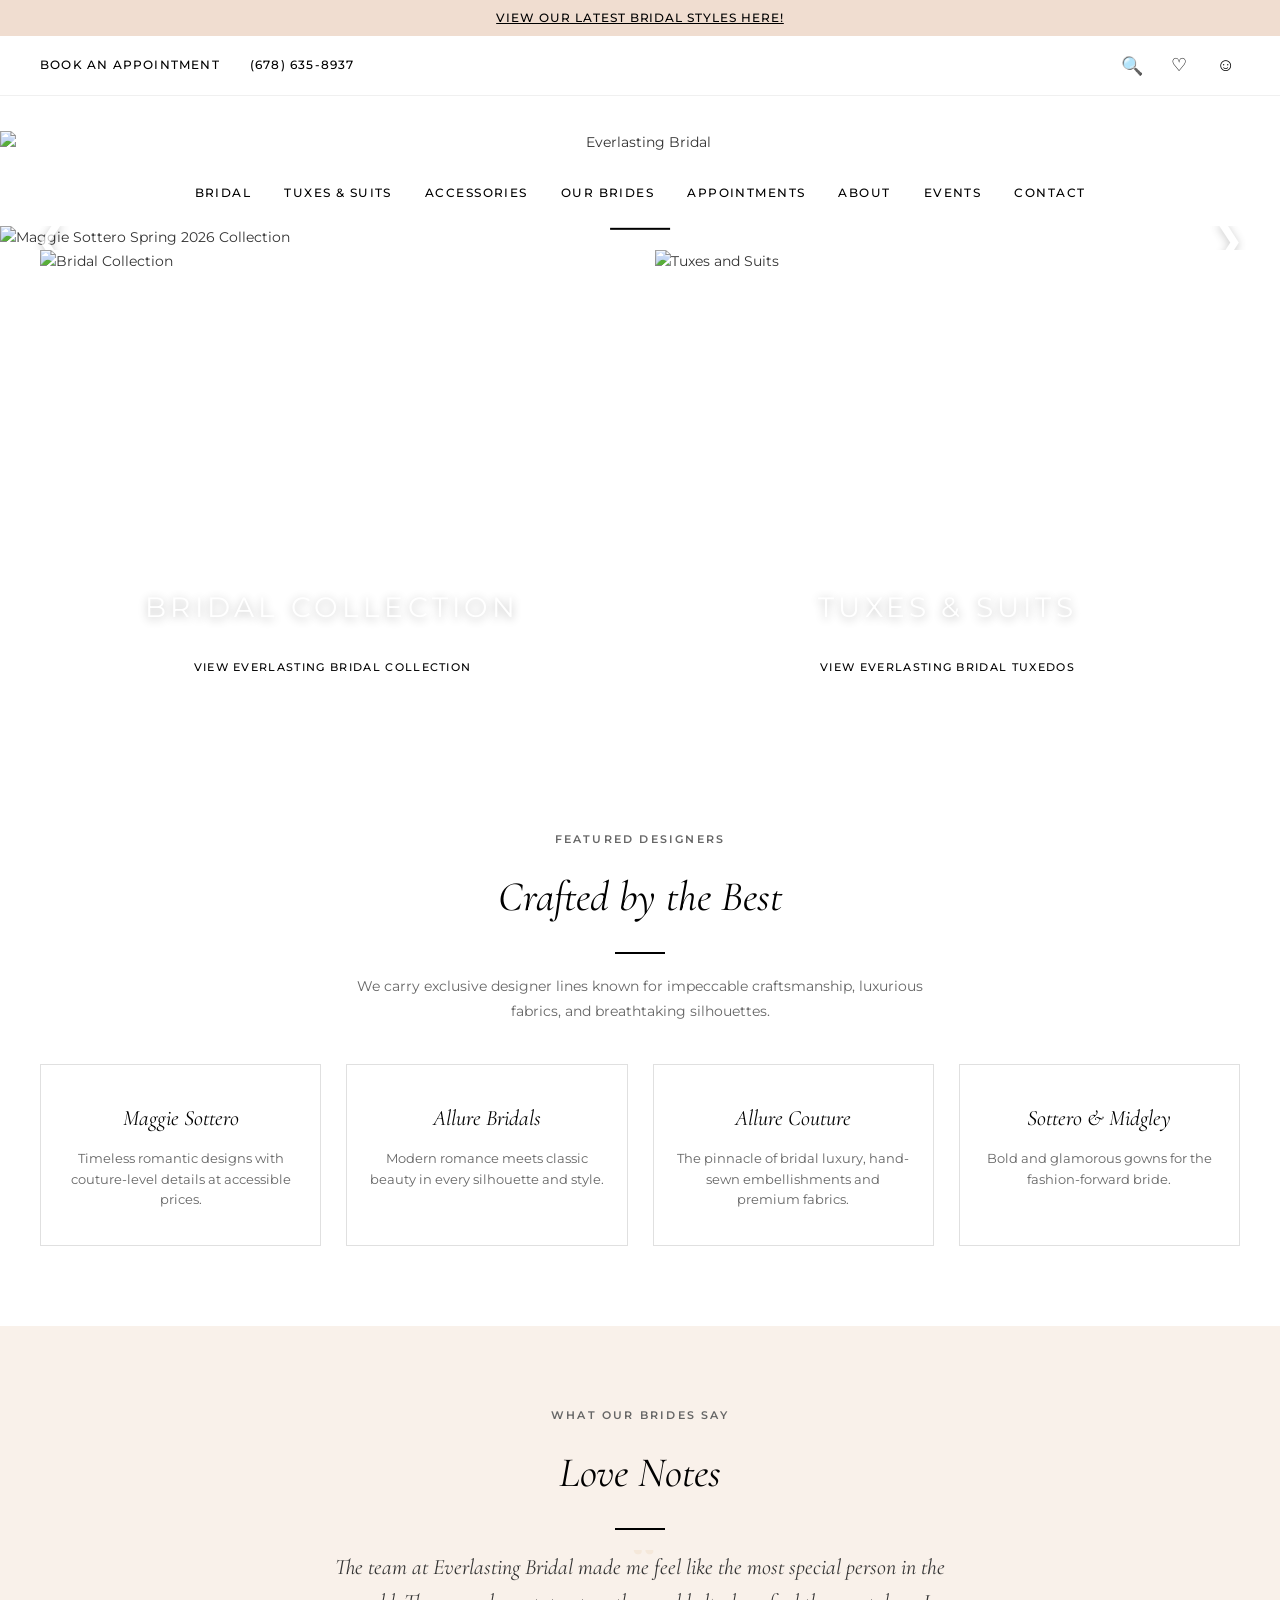
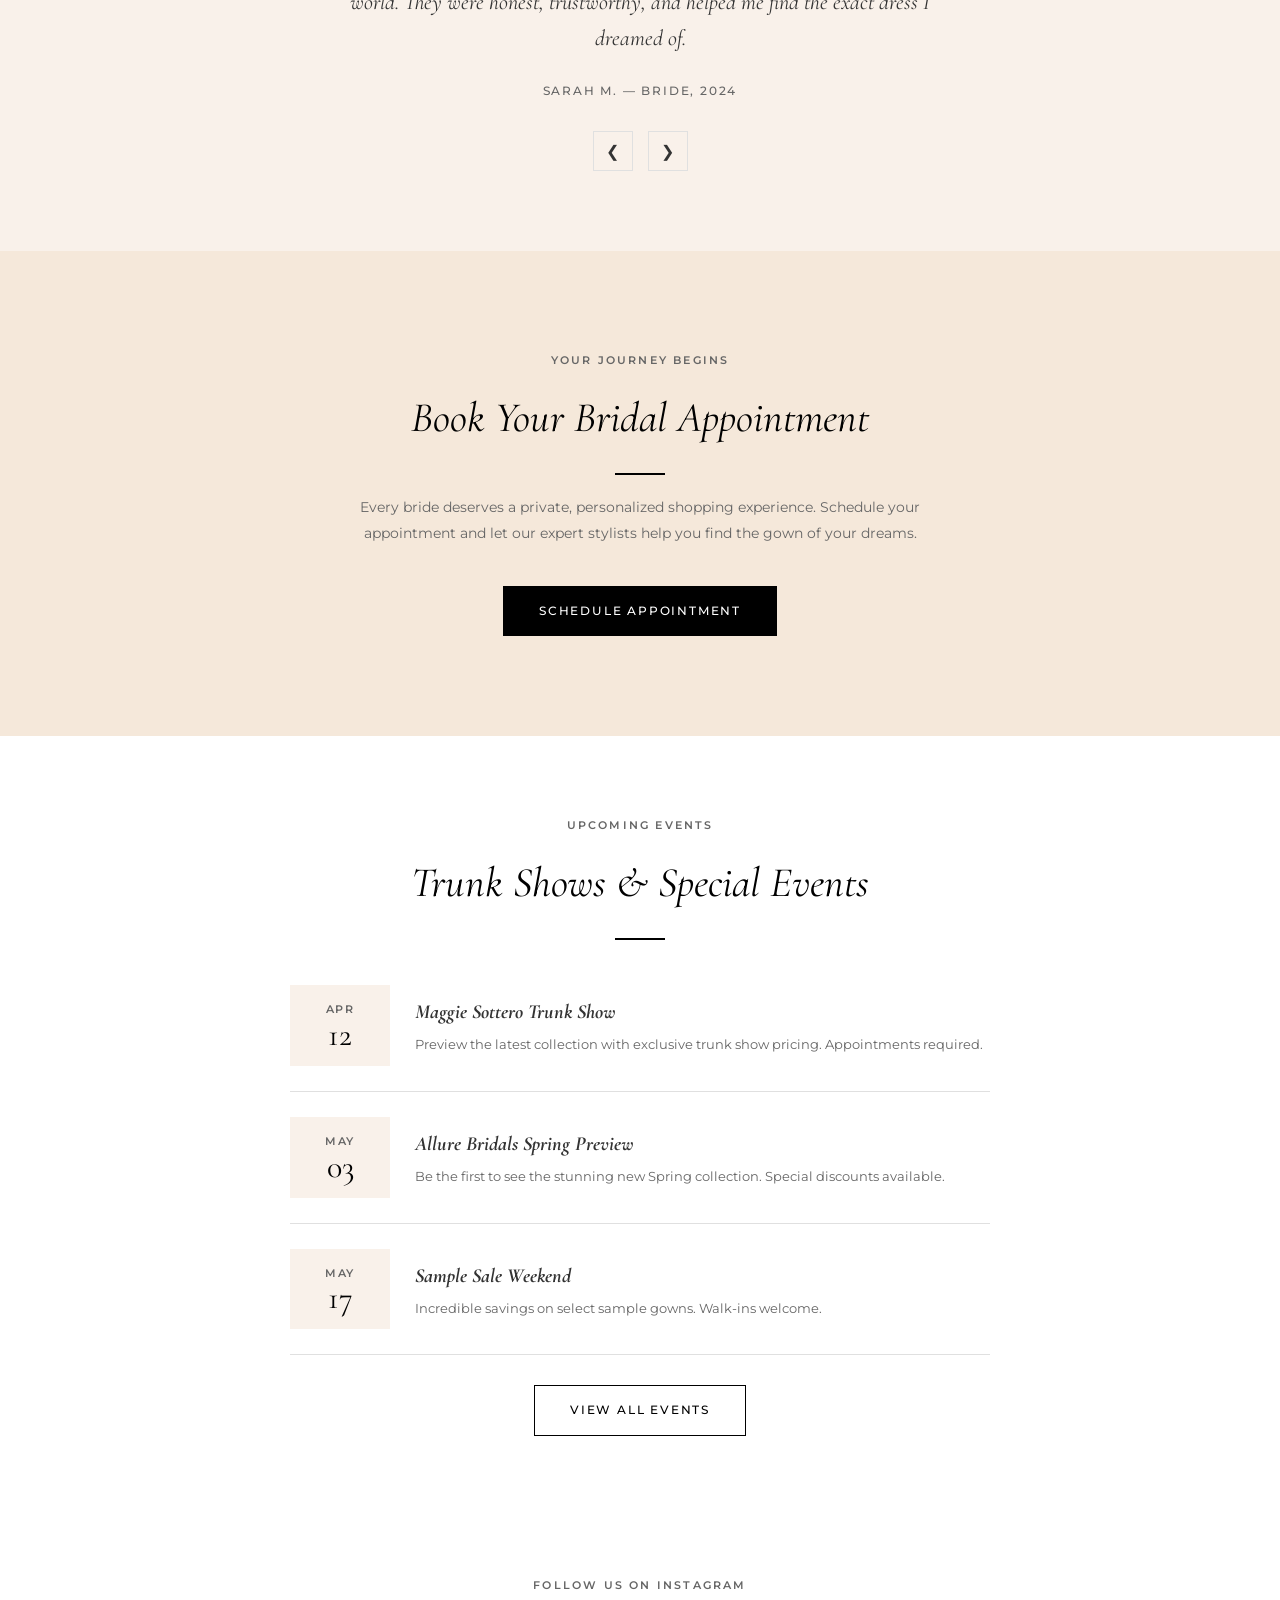
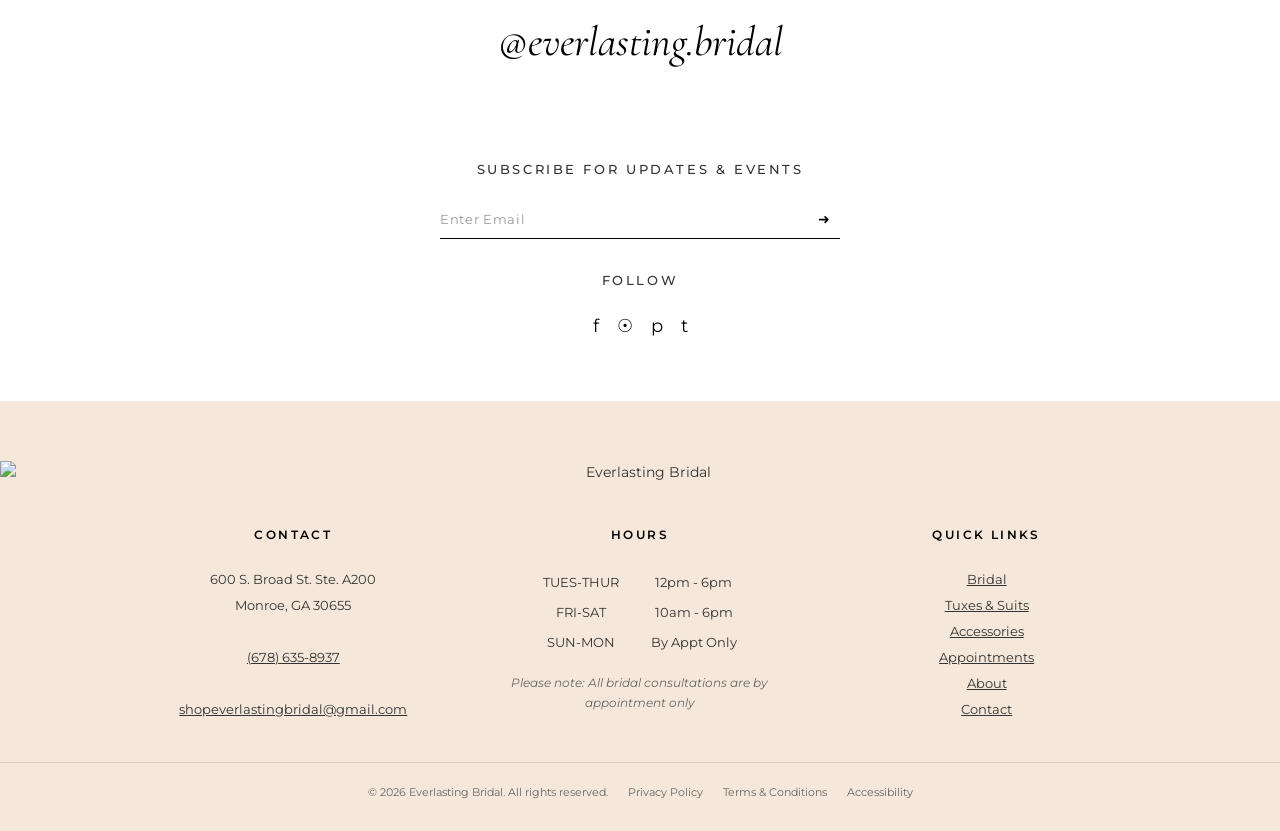
==== commit bf1e79c8: "Exact replica overhaul — matching original everlastingbridal.com - Restructured header: announcement" ====
--- a/index.html
+++ b/index.html
@@ -3,184 +3,159 @@
 <head>
   <meta charset="UTF-8">
   <meta name="viewport" content="width=device-width, initial-scale=1.0">
-  <title>Everlasting Bridal | Wedding Dresses, Tuxedos &amp; Formal Wear in Monroe, GA</title>
-  <meta name="description" content="Everlasting Bridal is a full-service bridal boutique in Monroe, Georgia specializing in wedding dresses, tuxedos, and formal wear. Book your appointment today.">
+  <title>Everlasting Bridal | Monroe, GA Bridal Boutique</title>
+  <meta name="description" content="Everlasting Bridal is a full-service bridal boutique in Monroe, Georgia specializing in wedding dresses, tuxedos, and formal wear.">
   <link rel="stylesheet" href="css/styles.css">
-  <link rel="icon" type="image/svg+xml" href="data:image/svg+xml,<svg xmlns='http://www.w3.org/2000/svg' viewBox='0 0 32 32'><text y='28' font-size='28'>💍</text></svg>">
+  <link rel="icon" type="image/svg+xml" href="data:image/svg+xml,<svg xmlns='http://www.w3.org/2000/svg' viewBox='0 0 32 32'><text y='28' font-size='28'>&#x1F48D;</text></svg>">
 </head>
 <body>
 
-  <!-- Top Bar -->
-  <div class="topbar">
-    <div class="container">
-      <div class="topbar__contact">
-        <a href="tel:6786358937">&#9742; (678) 635-8937</a>
-        <a href="mailto:shopeverlastingbridal@gmail.com">&#9993; shopeverlastingbridal@gmail.com</a>
-      </div>
-      <div class="topbar__social">
-        <a href="https://fb.me/everlastingbridalmonroe" target="_blank" rel="noopener" aria-label="Facebook">Fb</a>
-        <a href="https://instagram.com/everlasting.bridal" target="_blank" rel="noopener" aria-label="Instagram">Ig</a>
-        <a href="https://pinterest.com/shopeverlastingbridal" target="_blank" rel="noopener" aria-label="Pinterest">Pi</a>
-        <a href="https://tiktok.com/@everlastingbridal" target="_blank" rel="noopener" aria-label="TikTok">Tk</a>
-      </div>
-    </div>
+  <!-- Announcement Bar -->
+  <div class="announcement-bar">
+    <a href="bridal.html">VIEW OUR LATEST BRIDAL STYLES HERE!</a>
   </div>
 
+  <!-- Utility Bar -->
+  <div class="utility-bar">
+    <div class="utility-bar__left">
+      <a href="appointments.html">BOOK AN APPOINTMENT</a>
+      <a href="tel:6786358937">(678) 635-8937</a>
+    </div>
+    <div class="utility-bar__right">
+      <button aria-label="Search">&#128269;</button>
+      <a href="#" aria-label="Wishlist">&#9825;</a>
+      <a href="#" aria-label="Account">&#9786;</a>
+    </div>
+  </div>
+
   <!-- Header -->
-  <header class="header">
-    <div class="container">
-      <a href="index.html" class="header__logo">
-        Everlasting Bridal
-        <span>Monroe, Georgia</span>
+  <header class="header" id="header">
+    <div class="header__logo-wrap">
+      <a href="index.html">
+        <img src="https://www.everlastingbridal.com/logos/main-logo" alt="Everlasting Bridal" class="header__logo">
       </a>
-
-      <button class="menu-toggle" aria-label="Toggle menu">
-        <span></span><span></span><span></span>
-      </button>
-
-      <nav class="nav">
-        <ul class="nav__list">
-          <li class="nav__item">
-            <a href="bridal.html" class="nav__link">Bridal</a>
-            <div class="nav__dropdown">
-              <a href="bridal.html">All Wedding Dresses</a>
-              <a href="bridal.html#designers">Our Designers</a>
-            </div>
-          </li>
-          <li class="nav__item">
-            <a href="tuxes.html" class="nav__link">Tuxes &amp; Suits</a>
-          </li>
-          <li class="nav__item">
-            <a href="accessories.html" class="nav__link">Accessories</a>
-          </li>
-          <li class="nav__item">
-            <a href="our-brides.html" class="nav__link">Our Brides</a>
-            <div class="nav__dropdown">
-              <a href="our-brides.html">Gallery</a>
-              <a href="testimonials.html">Testimonials</a>
-            </div>
-          </li>
-          <li class="nav__item">
-            <a href="appointments.html" class="nav__link">Appointments</a>
-          </li>
-          <li class="nav__item">
-            <a href="about.html" class="nav__link">About</a>
-            <div class="nav__dropdown">
-              <a href="about.html">Our Story</a>
-              <a href="faq.html">FAQ</a>
-            </div>
-          </li>
-          <li class="nav__item">
-            <a href="events.html" class="nav__link">Events</a>
-          </li>
-          <li class="nav__item">
-            <a href="contact.html" class="nav__link">Contact</a>
-          </li>
-        </ul>
-      </nav>
-
-      <div class="header__actions">
-        <button class="header__action-btn" aria-label="Search">&#128269;</button>
-        <button class="header__action-btn" aria-label="Wishlist">&#9825;</button>
-        <a href="appointments.html" class="btn btn--ghost" style="padding: 0.6rem 1.5rem; font-size: 0.7rem;">
-          <span>Book Now</span>
-        </a>
-      </div>
-    </div>
+    </div>
+
+    <button class="menu-toggle" aria-label="Toggle menu">
+      <span></span><span></span><span></span>
+    </button>
+
+    <nav class="nav" id="nav">
+      <ul class="nav__list">
+        <li class="nav__item">
+          <a href="bridal.html" class="nav__link">Bridal</a>
+          <div class="nav__dropdown">
+            <a href="bridal.html">All Wedding Dresses</a>
+            <a href="bridal.html#designers">Our Designers</a>
+          </div>
+        </li>
+        <li class="nav__item">
+          <a href="tuxes.html" class="nav__link">Tuxes &amp; Suits</a>
+        </li>
+        <li class="nav__item">
+          <a href="accessories.html" class="nav__link">Accessories</a>
+        </li>
+        <li class="nav__item">
+          <a href="our-brides.html" class="nav__link">Our Brides</a>
+          <div class="nav__dropdown">
+            <a href="our-brides.html">Gallery</a>
+            <a href="testimonials.html">Testimonials</a>
+          </div>
+        </li>
+        <li class="nav__item">
+          <a href="appointments.html" class="nav__link">Appointments</a>
+        </li>
+        <li class="nav__item">
+          <a href="about.html" class="nav__link">About</a>
+          <div class="nav__dropdown">
+            <a href="about.html">Our Story</a>
+            <a href="faq.html">FAQ</a>
+          </div>
+        </li>
+        <li class="nav__item">
+          <a href="events.html" class="nav__link">Events</a>
+        </li>
+        <li class="nav__item">
+          <a href="contact.html" class="nav__link">Contact</a>
+        </li>
+      </ul>
+    </nav>
   </header>
 
-  <!-- Hero -->
+  <!-- Hero Carousel -->
   <section class="hero">
     <div class="hero__slides">
-      <div class="hero__slide hero__slide--1 active"></div>
-      <div class="hero__slide hero__slide--2"></div>
-      <div class="hero__slide hero__slide--3"></div>
-    </div>
-
-    <div class="hero__content">
-      <p class="hero__label">Monroe, Georgia's Premier Bridal Boutique</p>
-      <h1 class="hero__title">Find Your <em>Forever</em> Dress</h1>
-      <p class="hero__subtitle">Where timeless elegance meets your unique love story. Explore our curated collection of designer wedding gowns.</p>
-      <div class="hero__cta">
-        <a href="appointments.html" class="btn btn--primary"><span>Book an Appointment</span></a>
-        <a href="bridal.html" class="btn btn--outline"><span>Explore Collection</span></a>
-      </div>
-    </div>
-
-    <div class="hero__dots">
-      <button class="hero__dot active" aria-label="Slide 1"></button>
-      <button class="hero__dot" aria-label="Slide 2"></button>
-      <button class="hero__dot" aria-label="Slide 3"></button>
-    </div>
-  </section>
-
-  <!-- About Preview -->
+      <div class="hero__slide active">
+        <img src="https://www.everlastingbridal.com/uploads/images/slides/dt_16342_d__1___1__b7e1379c_b160_4e73_b04b_aa8d347cd415.webp" alt="Maggie Sottero Spring 2026 Collection">
+        <div class="hero__slide-content">
+          <h2>MAGGIE<br>SOTTERO</h2>
+          <div class="hero__line"></div>
+          <p class="hero__script">Spring 2026</p>
+          <a href="bridal.html" class="btn btn--white" style="margin-top:20px;">VIEW THE COLLECTION</a>
+        </div>
+      </div>
+      <div class="hero__slide">
+        <img src="https://www.everlastingbridal.com/uploads/images/slides/dt_16341_d__1___1__8513e021_af89_4fd2_bf56_7d9055b2f1de.webp" alt="Allure Couture Spring 2026 Collection">
+        <div class="hero__slide-content">
+          <h2>ALLURE<br>COUTURE</h2>
+          <div class="hero__line"></div>
+          <p class="hero__script">Spring 2026</p>
+          <a href="bridal.html" class="btn btn--white" style="margin-top:20px;">VIEW THE COLLECTION</a>
+        </div>
+      </div>
+      <div class="hero__slide">
+        <img src="https://www.everlastingbridal.com/uploads/images/slides/dt_16340_d__1___1__1cb0fb7d_9400_42c0_9ca1_89415c83aea6.webp" alt="Sottero and Midgley Collection">
+        <div class="hero__slide-content">
+          <h2>SOTTERO &amp;<br>MIDGLEY</h2>
+          <div class="hero__line"></div>
+          <p class="hero__script">Spring 2026</p>
+          <a href="bridal.html" class="btn btn--white" style="margin-top:20px;">VIEW THE COLLECTION</a>
+        </div>
+      </div>
+      <div class="hero__slide">
+        <img src="https://www.everlastingbridal.com/uploads/images/slides/dt_16422_d__1___1__cae634ac_d824_46d2_920b_011379c9fdf0.webp" alt="Wedding Gown Preservation">
+      </div>
+      <div class="hero__slide">
+        <img src="https://www.everlastingbridal.com/uploads/images/slides/dt_16394_d__1___1__0ba1f8d1_34a3_43d5_abf1_45eee8ecdc06.webp" alt="Allure Bridals Collection">
+        <div class="hero__slide-content">
+          <h2>ALLURE<br>BRIDALS</h2>
+          <div class="hero__line"></div>
+          <p class="hero__script">Spring 2026</p>
+          <a href="bridal.html" class="btn btn--white" style="margin-top:20px;">VIEW THE COLLECTION</a>
+        </div>
+      </div>
+    </div>
+    <button class="hero__arrow hero__arrow--prev" aria-label="Previous slide">&#10094;</button>
+    <button class="hero__arrow hero__arrow--next" aria-label="Next slide">&#10095;</button>
+  </section>
+
+  <!-- Collections (2 cards) -->
+  <div class="collections-grid">
+    <a href="bridal.html" class="collection-card">
+      <img src="https://www.everlastingbridal.com/uploads/filemanager/home/landing/featured-collection1.jpg" alt="Bridal Collection">
+      <div class="collection-card__overlay">
+        <h3 class="collection-card__title">BRIDAL COLLECTION</h3>
+        <span class="collection-card__btn">VIEW EVERLASTING BRIDAL COLLECTION</span>
+      </div>
+    </a>
+    <a href="tuxes.html" class="collection-card">
+      <img src="https://www.everlastingbridal.com/uploads/filemanager/home/landing/featured-collection3.jpg" alt="Tuxes and Suits">
+      <div class="collection-card__overlay">
+        <h3 class="collection-card__title">TUXES &amp; SUITS</h3>
+        <span class="collection-card__btn">VIEW EVERLASTING BRIDAL TUXEDOS</span>
+      </div>
+    </a>
+  </div>
+
+  <!-- Featured Designers -->
   <section class="section text-center">
     <div class="container reveal">
-      <span class="section-label">Welcome to Everlasting Bridal</span>
-      <h2 class="section-title">Your Dream Begins Here</h2>
+      <span class="section-label">Featured Designers</span>
+      <h2 class="section-title">Crafted by the Best</h2>
       <div class="divider"></div>
-      <p class="section-desc">
-        Nestled in the historic Monroe Cotton Mill, Everlasting Bridal has been helping brides find their perfect dress since June 2021. Our intimate boutique experience ensures every bride receives the personalized attention she deserves.
-      </p>
-      <a href="about.html" class="btn btn--ghost"><span>Our Story</span></a>
-    </div>
-  </section>
-
-  <!-- Collections -->
-  <section class="section section--alt" id="collections">
-    <div class="container">
-      <div class="text-center reveal">
-        <span class="section-label">Shop Our Collections</span>
-        <h2 class="section-title">Curated for Every Celebration</h2>
-        <div class="divider"></div>
-      </div>
-
-      <div class="collections-grid stagger reveal">
-        <div class="collection-card collection-card--bridal">
-          <div class="collection-card__image"></div>
-          <div class="collection-card__overlay"></div>
-          <div class="collection-card__content">
-            <h3 class="collection-card__title">Bridal Collection</h3>
-            <p class="collection-card__desc">Discover hundreds of exquisite wedding gowns from world-renowned designers, each hand-selected for our boutique.</p>
-            <a href="bridal.html" class="collection-card__link">Explore Bridal</a>
-          </div>
-        </div>
-
-        <div class="collection-card collection-card--tuxes">
-          <div class="collection-card__image"></div>
-          <div class="collection-card__overlay"></div>
-          <div class="collection-card__content">
-            <h3 class="collection-card__title">Tuxedos &amp; Suits</h3>
-            <p class="collection-card__desc">Premium tuxedo rentals and suits for grooms, groomsmen, and every formal occasion.</p>
-            <a href="tuxes.html" class="collection-card__link">View Tuxedos</a>
-          </div>
-        </div>
-
-        <div class="collection-card collection-card--accessories">
-          <div class="collection-card__image"></div>
-          <div class="collection-card__overlay"></div>
-          <div class="collection-card__content">
-            <h3 class="collection-card__title">Accessories</h3>
-            <p class="collection-card__desc">Complete your bridal look with veils, jewelry, headpieces, belts, and more.</p>
-            <a href="accessories.html" class="collection-card__link">Shop Accessories</a>
-          </div>
-        </div>
-      </div>
-    </div>
-  </section>
-
-  <!-- Featured Designers -->
-  <section class="section text-center" id="designers">
-    <div class="container">
-      <div class="reveal">
-        <span class="section-label">Featured Designers</span>
-        <h2 class="section-title">Crafted by the Best</h2>
-        <div class="divider"></div>
-        <p class="section-desc">We carry exclusive designer lines known for their impeccable craftsmanship, luxurious fabrics, and breathtaking silhouettes.</p>
-      </div>
-
-      <div class="designers-grid stagger reveal">
+      <p class="section-desc">We carry exclusive designer lines known for impeccable craftsmanship, luxurious fabrics, and breathtaking silhouettes.</p>
+
+      <div class="designers-grid stagger">
         <div class="designer-card">
           <div class="designer-card__logo">Maggie Sottero</div>
           <p class="designer-card__desc">Timeless romantic designs with couture-level details at accessible prices.</p>
@@ -191,27 +166,13 @@
         </div>
         <div class="designer-card">
           <div class="designer-card__logo">Allure Couture</div>
-          <p class="designer-card__desc">The pinnacle of bridal luxury, featuring hand-sewn embellishments and premium fabrics.</p>
+          <p class="designer-card__desc">The pinnacle of bridal luxury, hand-sewn embellishments and premium fabrics.</p>
         </div>
         <div class="designer-card">
           <div class="designer-card__logo">Sottero &amp; Midgley</div>
           <p class="designer-card__desc">Bold and glamorous gowns for the fashion-forward bride.</p>
         </div>
       </div>
-    </div>
-  </section>
-
-  <!-- Gown Preservation -->
-  <section class="preservation reveal">
-    <div class="preservation__image">Preservation</div>
-    <div class="preservation__content">
-      <span class="section-label">Wedding Gown Preservation</span>
-      <h2 class="section-title">Preserve Your Memories</h2>
-      <div class="divider" style="margin-left: 0;"></div>
-      <p style="color: var(--color-warm-gray); margin-bottom: 2rem; line-height: 1.8;">
-        Your wedding dress holds the magic of your special day. Our professional preservation service ensures your gown remains as beautiful as the moment you wore it, protected for generations to come.
-      </p>
-      <a href="contact.html" class="btn btn--dark"><span>Learn More</span></a>
     </div>
   </section>
 
@@ -220,7 +181,7 @@
     <div class="container reveal">
       <span class="section-label">What Our Brides Say</span>
       <h2 class="section-title">Love Notes</h2>
-      <div class="divider" style="background: var(--color-gold-light);"></div>
+      <div class="divider"></div>
 
       <div class="testimonial-carousel">
         <div class="testimonial-track">
@@ -246,23 +207,19 @@
       </div>
 
       <div class="testimonial-nav">
-        <button class="testimonial-prev" aria-label="Previous testimonial">&#8592;</button>
-        <button class="testimonial-next" aria-label="Next testimonial">&#8594;</button>
+        <button class="testimonial-prev" aria-label="Previous">&#10094;</button>
+        <button class="testimonial-next" aria-label="Next">&#10095;</button>
       </div>
     </div>
   </section>
 
   <!-- Appointment CTA -->
-  <section class="appointment-cta">
-    <div class="appointment-cta__content reveal">
-      <span class="section-label">Your Journey Begins</span>
-      <h2 class="section-title" style="color: var(--color-charcoal);">Book Your Bridal Appointment</h2>
-      <div class="divider"></div>
-      <p class="section-desc" style="color: var(--color-warm-gray);">
-        Every bride deserves a private, personalized shopping experience. Schedule your appointment and let our expert stylists help you find the gown of your dreams.
-      </p>
-      <a href="appointments.html" class="btn btn--primary"><span>Schedule Appointment</span></a>
-    </div>
+  <section class="appointment-cta reveal">
+    <span class="section-label">Your Journey Begins</span>
+    <h2 class="section-title">Book Your Bridal Appointment</h2>
+    <div class="divider"></div>
+    <p class="section-desc">Every bride deserves a private, personalized shopping experience. Schedule your appointment and let our expert stylists help you find the gown of your dreams.</p>
+    <a href="appointments.html" class="btn btn--black">SCHEDULE APPOINTMENT</a>
   </section>
 
   <!-- Events -->
@@ -285,7 +242,6 @@
             <p class="event-card__desc">Preview the latest collection with exclusive trunk show pricing. Appointments required.</p>
           </div>
         </div>
-
         <div class="event-card">
           <div class="event-card__date">
             <div class="event-card__month">May</div>
@@ -296,7 +252,6 @@
             <p class="event-card__desc">Be the first to see the stunning new Spring collection. Special discounts available.</p>
           </div>
         </div>
-
         <div class="event-card">
           <div class="event-card__date">
             <div class="event-card__month">May</div>
@@ -304,144 +259,82 @@
           </div>
           <div>
             <h4 class="event-card__title">Sample Sale Weekend</h4>
-            <p class="event-card__desc">Incredible savings on select sample gowns. Walk-ins welcome, first come first served.</p>
-          </div>
-        </div>
-      </div>
-
-      <div class="text-center" style="margin-top: 3rem;">
-        <a href="events.html" class="btn btn--ghost"><span>View All Events</span></a>
+            <p class="event-card__desc">Incredible savings on select sample gowns. Walk-ins welcome.</p>
+          </div>
+        </div>
+      </div>
+
+      <div class="text-center" style="margin-top: 30px;">
+        <a href="events.html" class="btn btn--outline">VIEW ALL EVENTS</a>
       </div>
     </div>
   </section>
 
   <!-- Instagram -->
-  <section class="section section--alt text-center">
+  <section class="instagram-section text-center">
     <div class="container reveal">
       <span class="section-label">Follow Us on Instagram</span>
       <h2 class="section-title">@everlasting.bridal</h2>
-      <div class="divider"></div>
-    </div>
-
-    <div class="instagram-grid stagger reveal" style="margin-top: 2rem;">
-      <div class="instagram-item">
-        <div class="instagram-item__bg" style="background: linear-gradient(135deg, #E8D5C4, #D4B88C);"></div>
-        <div class="instagram-item__overlay">&#9825;</div>
-      </div>
-      <div class="instagram-item">
-        <div class="instagram-item__bg" style="background: linear-gradient(135deg, #C5D1BF, #8B9D83);"></div>
-        <div class="instagram-item__overlay">&#9825;</div>
-      </div>
-      <div class="instagram-item">
-        <div class="instagram-item__bg" style="background: linear-gradient(135deg, #B4838D, #E8D5C4);"></div>
-        <div class="instagram-item__overlay">&#9825;</div>
-      </div>
-      <div class="instagram-item">
-        <div class="instagram-item__bg" style="background: linear-gradient(135deg, #D4B88C, #C4A07C);"></div>
-        <div class="instagram-item__overlay">&#9825;</div>
-      </div>
-      <div class="instagram-item">
-        <div class="instagram-item__bg" style="background: linear-gradient(135deg, #F5EDE3, #E8D5C4);"></div>
-        <div class="instagram-item__overlay">&#9825;</div>
-      </div>
-      <div class="instagram-item">
-        <div class="instagram-item__bg" style="background: linear-gradient(135deg, #8B9D83, #C5D1BF);"></div>
-        <div class="instagram-item__overlay">&#9825;</div>
-      </div>
-    </div>
-  </section>
-
-  <!-- Newsletter -->
+    </div>
+  </section>
+
+  <!-- Newsletter + Follow -->
   <section class="newsletter">
-    <div class="container reveal">
-      <span class="section-label" style="color: var(--color-gold-light);">Stay Connected</span>
-      <h3 style="font-family: var(--font-display); font-size: 2rem; font-style: italic; color: var(--color-champagne); margin-bottom: 0.5rem;">Join Our Mailing List</h3>
-      <p style="color: rgba(245, 237, 227, 0.6); font-size: 0.95rem;">Be the first to know about new arrivals, trunk shows, and exclusive offers.</p>
-      <form class="newsletter__form" onsubmit="return false;">
-        <input type="email" class="newsletter__input" placeholder="Enter your email address" aria-label="Email address">
-        <button type="submit" class="newsletter__btn">Subscribe</button>
-      </form>
+    <h3>SUBSCRIBE FOR UPDATES &amp; EVENTS</h3>
+    <form class="newsletter__form" onsubmit="return false;">
+      <input type="email" class="newsletter__input" placeholder="Enter Email" aria-label="Email address">
+      <button type="submit" class="newsletter__btn">&#10140;</button>
+    </form>
+    <h3 style="margin-top: 30px;">FOLLOW</h3>
+    <div class="footer__social" style="margin-top: 10px;">
+      <a href="https://fb.me/everlastingbridalmonroe" target="_blank" rel="noopener" aria-label="Facebook">f</a>
+      <a href="https://instagram.com/everlasting.bridal" target="_blank" rel="noopener" aria-label="Instagram">&#9737;</a>
+      <a href="https://pinterest.com/shopeverlastingbridal" target="_blank" rel="noopener" aria-label="Pinterest">p</a>
+      <a href="https://tiktok.com/@everlastingbridal" target="_blank" rel="noopener" aria-label="TikTok">t</a>
     </div>
   </section>
 
   <!-- Footer -->
   <footer class="footer">
-    <div class="container">
-      <div class="footer__grid">
-        <div>
-          <div class="footer__brand">
-            Everlasting Bridal
-            <span>Monroe, Georgia</span>
-          </div>
-          <p class="footer__desc">
-            Your destination for wedding dresses, tuxedos, and formal wear in the heart of historic Monroe. Every bride deserves to feel beautiful.
-          </p>
-          <div class="footer__social">
-            <a href="https://fb.me/everlastingbridalmonroe" target="_blank" rel="noopener" aria-label="Facebook">Fb</a>
-            <a href="https://instagram.com/everlasting.bridal" target="_blank" rel="noopener" aria-label="Instagram">Ig</a>
-            <a href="https://pinterest.com/shopeverlastingbridal" target="_blank" rel="noopener" aria-label="Pinterest">Pi</a>
-            <a href="https://tiktok.com/@everlastingbridal" target="_blank" rel="noopener" aria-label="TikTok">Tk</a>
-          </div>
-        </div>
-
-        <div>
-          <h4 class="footer__heading">Quick Links</h4>
-          <ul class="footer__links">
-            <li><a href="bridal.html">Bridal Collection</a></li>
-            <li><a href="tuxes.html">Tuxes &amp; Suits</a></li>
-            <li><a href="accessories.html">Accessories</a></li>
-            <li><a href="our-brides.html">Our Brides</a></li>
-            <li><a href="appointments.html">Appointments</a></li>
-            <li><a href="events.html">Events</a></li>
-          </ul>
-        </div>
-
-        <div>
-          <h4 class="footer__heading">Information</h4>
-          <ul class="footer__links">
-            <li><a href="about.html">Our Story</a></li>
-            <li><a href="faq.html">FAQ</a></li>
-            <li><a href="contact.html">Contact Us</a></li>
-            <li><a href="testimonials.html">Testimonials</a></li>
-            <li><a href="#">Privacy Policy</a></li>
-            <li><a href="#">Terms &amp; Conditions</a></li>
-          </ul>
-        </div>
-
-        <div>
-          <h4 class="footer__heading">Visit Us</h4>
-          <ul class="footer__contact">
-            <li>
-              <span class="footer__contact-icon">&#9873;</span>
-              <span>600 S. Broad St. Ste. A200<br>Monroe, GA 30655</span>
-            </li>
-            <li>
-              <span class="footer__contact-icon">&#9742;</span>
-              <span>(678) 635-8937</span>
-            </li>
-            <li>
-              <span class="footer__contact-icon">&#9993;</span>
-              <span>shopeverlastingbridal@gmail.com</span>
-            </li>
-          </ul>
-
-          <h4 class="footer__heading" style="margin-top: 2rem;">Hours</h4>
-          <ul class="footer__links" style="font-size: 0.85rem;">
-            <li>Tue - Thu: 12pm - 6pm</li>
-            <li>Fri - Sat: 10am - 6pm</li>
-            <li>Sun - Mon: By Appointment</li>
-          </ul>
-        </div>
-      </div>
-
-      <div class="footer__bottom">
-        <p>&copy; 2026 Everlasting Bridal. All rights reserved.</p>
-        <div class="footer__bottom-links">
-          <a href="#">Privacy Policy</a>
-          <a href="#">Terms &amp; Conditions</a>
-          <a href="#">Accessibility</a>
-        </div>
-      </div>
+    <img src="https://www.everlastingbridal.com/Themes/EverlastingBridal/Content/img/logo-inverted.svg" alt="Everlasting Bridal" class="footer__logo">
+
+    <div class="footer__grid">
+      <div>
+        <h4 class="footer__heading">Contact</h4>
+        <div class="footer__text">
+          600 S. Broad St. Ste. A200<br>
+          Monroe, GA 30655<br><br>
+          <a href="tel:6786358937">(678) 635-8937</a><br><br>
+          <a href="mailto:shopeverlastingbridal@gmail.com">shopeverlastingbridal@gmail.com</a>
+        </div>
+      </div>
+      <div>
+        <h4 class="footer__heading">Hours</h4>
+        <table class="footer__hours">
+          <tr><td>TUES-THUR</td><td>12pm - 6pm</td></tr>
+          <tr><td>FRI-SAT</td><td>10am - 6pm</td></tr>
+          <tr><td>SUN-MON</td><td>By Appt Only</td></tr>
+        </table>
+        <p class="footer__note">Please note: All bridal consultations are by appointment only</p>
+      </div>
+      <div>
+        <h4 class="footer__heading">Quick Links</h4>
+        <div class="footer__text">
+          <a href="bridal.html">Bridal</a><br>
+          <a href="tuxes.html">Tuxes &amp; Suits</a><br>
+          <a href="accessories.html">Accessories</a><br>
+          <a href="appointments.html">Appointments</a><br>
+          <a href="about.html">About</a><br>
+          <a href="contact.html">Contact</a>
+        </div>
+      </div>
+    </div>
+
+    <div class="footer__bottom">
+      <span>&copy; 2026 Everlasting Bridal. All rights reserved.</span>
+      <a href="#">Privacy Policy</a>
+      <a href="#">Terms &amp; Conditions</a>
+      <a href="#">Accessibility</a>
     </div>
   </footer>
 
--- a/css/styles.css
+++ b/css/styles.css
@@ -1,46 +1,30 @@
 /* ============================================
-   Everlasting Bridal — Modern Romance Design
+   Everlasting Bridal — Exact Replica
    Built by CloudPulseAI
    ============================================ */
 
-@import url("https://fonts.googleapis.com/css2?family=Cormorant+Garamond:ital,wght@0,300;0,400;0,500;0,600;0,700;1,300;1,400;1,500&family=Jost:wght@300;400;500;600&family=Italiana&display=swap");
-
-/* --- Custom Properties --- */
+@import url("https://fonts.googleapis.com/css2?family=Montserrat:wght@300;400;500;600;700&family=Cormorant+Garamond:ital,wght@0,300;0,400;0,500;0,600;0,700;1,300;1,400;1,500&display=swap");
+
 :root {
-  --color-cream: #fffbf5;
-  --color-champagne: #f5ede3;
-  --color-blush: #e8d5c4;
-  --color-rose: #c4a07c;
-  --color-gold: #b08d57;
-  --color-gold-light: #d4b88c;
-  --color-sage: #8b9d83;
-  --color-sage-light: #c5d1bf;
-  --color-dusty-rose: #b4838d;
-  --color-charcoal: #2c2c2c;
-  --color-warm-gray: #6b6560;
-  --color-light-gray: #e8e4e0;
   --color-white: #ffffff;
-
-  --font-display: "Cormorant Garamond", "Georgia", serif;
-  --font-body: "Jost", "Helvetica Neue", sans-serif;
-  --font-accent: "Italiana", serif;
-
-  --header-height: 80px;
-  --topbar-height: 40px;
-  --max-width: 1320px;
-  --section-padding: 100px;
-
-  --shadow-sm: 0 2px 8px rgba(44, 44, 44, 0.06);
-  --shadow-md: 0 4px 20px rgba(44, 44, 44, 0.08);
-  --shadow-lg: 0 8px 40px rgba(44, 44, 44, 0.12);
-  --shadow-hover: 0 12px 48px rgba(44, 44, 44, 0.15);
-
-  --ease-out: cubic-bezier(0.25, 0.46, 0.45, 0.94);
+  --color-cream: #fffbf7;
+  --color-beige: #f5e8da;
+  --color-beige-light: #f9f1ea;
+  --color-black: #000000;
+  --color-text: #333333;
+  --color-gray: #666666;
+  --color-light-gray: #e0e0e0;
+  --color-pink-beige: #f0ddd0;
+
+  --font-body: "Montserrat", "Helvetica Neue", sans-serif;
+  --font-display: "Cormorant Garamond", Georgia, serif;
+
+  --max-width: 1400px;
   --ease-smooth: cubic-bezier(0.4, 0, 0.2, 1);
   --transition-base: 0.3s var(--ease-smooth);
 }
 
-/* --- Reset & Base --- */
+/* --- Reset --- */
 *,
 *::before,
 *::after {
@@ -48,47 +32,39 @@
   margin: 0;
   padding: 0;
 }
-
 html {
   scroll-behavior: smooth;
-  font-size: 16px;
   -webkit-font-smoothing: antialiased;
-  -moz-osx-font-smoothing: grayscale;
-}
-
+}
 body {
   font-family: var(--font-body);
-  font-weight: 300;
-  color: var(--color-charcoal);
-  background-color: var(--color-cream);
+  font-weight: 400;
+  color: var(--color-text);
+  background: var(--color-white);
   line-height: 1.7;
   overflow-x: hidden;
-}
-
+  font-size: 14px;
+}
 img {
   max-width: 100%;
   height: auto;
   display: block;
 }
-
 a {
   color: inherit;
   text-decoration: none;
   transition: color var(--transition-base);
 }
-
 ul,
 ol {
   list-style: none;
 }
-
 button {
   font-family: inherit;
   cursor: pointer;
   border: none;
   background: none;
 }
-
 input,
 textarea,
 select {
@@ -96,236 +72,139 @@
   font-size: inherit;
 }
 
-/* --- Typography --- */
-h1,
-h2,
-h3,
-h4,
-h5,
-h6 {
-  font-family: var(--font-display);
-  font-weight: 400;
-  line-height: 1.2;
-  letter-spacing: 0.01em;
-}
-
-h1 {
-  font-size: clamp(2.5rem, 5vw, 4.5rem);
-}
-h2 {
-  font-size: clamp(2rem, 4vw, 3.2rem);
-}
-h3 {
-  font-size: clamp(1.5rem, 3vw, 2rem);
-}
-h4 {
-  font-size: clamp(1.2rem, 2vw, 1.5rem);
-}
-
-p {
-  margin-bottom: 1em;
-}
-
-.section-label {
-  font-family: var(--font-body);
-  font-size: 0.75rem;
+/* --- Announcement Bar (very top) --- */
+.announcement-bar {
+  background: var(--color-pink-beige);
+  text-align: center;
+  padding: 8px 20px;
+  font-size: 12px;
+  letter-spacing: 0.08em;
+}
+.announcement-bar a {
+  color: var(--color-black);
+  text-decoration: underline;
   font-weight: 500;
-  letter-spacing: 0.25em;
-  text-transform: uppercase;
-  color: var(--color-gold);
-  margin-bottom: 1rem;
-  display: block;
-}
-
-.section-title {
-  font-family: var(--font-display);
-  font-size: clamp(2rem, 4vw, 3.2rem);
-  font-weight: 400;
-  color: var(--color-charcoal);
-  margin-bottom: 1.5rem;
-  font-style: italic;
-}
-
-.section-desc {
-  max-width: 600px;
-  margin: 0 auto 3rem;
-  color: var(--color-warm-gray);
-  font-size: 1.05rem;
-  line-height: 1.8;
-}
-
-.divider {
-  width: 60px;
-  height: 1px;
-  background: var(--color-gold);
-  margin: 2rem auto;
-}
-
-/* --- Layout --- */
-.container {
-  max-width: var(--max-width);
-  margin: 0 auto;
-  padding: 0 2rem;
-}
-
-.section {
-  padding: var(--section-padding) 0;
-}
-
-.section--alt {
-  background-color: var(--color-champagne);
-}
-
-.text-center {
+  text-transform: uppercase;
+}
+.announcement-bar a:hover {
+  color: var(--color-gray);
+}
+
+/* --- Utility Bar --- */
+.utility-bar {
+  display: flex;
+  justify-content: space-between;
+  align-items: center;
+  padding: 10px 40px;
+  border-bottom: 1px solid #f0f0f0;
+  font-size: 12px;
+  letter-spacing: 0.1em;
+  text-transform: uppercase;
+  font-weight: 500;
+}
+.utility-bar__left {
+  display: flex;
+  gap: 30px;
+  align-items: center;
+}
+.utility-bar__left a {
+  color: var(--color-black);
+}
+.utility-bar__left a:hover {
+  color: var(--color-gray);
+}
+.utility-bar__right {
+  display: flex;
+  gap: 20px;
+  align-items: center;
+}
+.utility-bar__right button,
+.utility-bar__right a {
+  color: var(--color-black);
+  font-size: 18px;
+  padding: 4px;
+  transition: opacity var(--transition-base);
+}
+.utility-bar__right button:hover,
+.utility-bar__right a:hover {
+  opacity: 0.6;
+}
+
+/* --- Header / Logo --- */
+.header {
   text-align: center;
-}
-
-/* --- Top Bar --- */
-.topbar {
-  background: var(--color-charcoal);
-  color: var(--color-champagne);
-  height: var(--topbar-height);
-  display: flex;
-  align-items: center;
-  font-size: 0.8rem;
-  letter-spacing: 0.05em;
+  padding: 20px 0 0;
+  background: var(--color-white);
   position: relative;
-  z-index: 1001;
-}
-
-.topbar .container {
-  display: flex;
-  justify-content: space-between;
-  align-items: center;
-  width: 100%;
-}
-
-.topbar__contact {
-  display: flex;
-  gap: 2rem;
-  align-items: center;
-}
-
-.topbar__contact a {
-  color: var(--color-champagne);
-  display: flex;
-  align-items: center;
-  gap: 0.4rem;
-  transition: color var(--transition-base);
-}
-
-.topbar__contact a:hover {
-  color: var(--color-gold-light);
-}
-
-.topbar__social {
-  display: flex;
-  gap: 1.2rem;
-  align-items: center;
-}
-
-.topbar__social a {
-  color: var(--color-champagne);
-  font-size: 0.9rem;
-  transition: color var(--transition-base);
-}
-
-.topbar__social a:hover {
-  color: var(--color-gold-light);
-}
-
-/* --- Header / Navigation --- */
-.header {
+  z-index: 100;
+}
+
+.header--sticky {
   position: sticky;
   top: 0;
   z-index: 1000;
-  background: rgba(255, 251, 245, 0.92);
-  backdrop-filter: blur(20px);
-  -webkit-backdrop-filter: blur(20px);
-  border-bottom: 1px solid rgba(176, 141, 87, 0.1);
-  transition:
-    box-shadow var(--transition-base),
-    background var(--transition-base);
-}
-
-.header.scrolled {
-  box-shadow: var(--shadow-md);
-  background: rgba(255, 251, 245, 0.97);
-}
-
-.header .container {
-  display: flex;
-  justify-content: space-between;
-  align-items: center;
-  height: var(--header-height);
-}
-
-.header__logo {
-  font-family: var(--font-accent);
-  font-size: 1.6rem;
-  letter-spacing: 0.08em;
-  color: var(--color-charcoal);
-  white-space: nowrap;
-}
-
-.header__logo span {
+  background: var(--color-white);
+  box-shadow: 0 2px 10px rgba(0, 0, 0, 0.05);
+}
+
+.header--sticky .header__logo-wrap {
+  display: none;
+}
+.header--sticky .nav {
+  padding: 0;
+}
+.header--sticky .header__inner {
+  display: flex;
+  align-items: center;
+  justify-content: center;
+  gap: 20px;
+  padding: 10px 40px;
+}
+.header--sticky .header__logo-sm {
   display: block;
-  font-family: var(--font-body);
-  font-size: 0.6rem;
-  letter-spacing: 0.35em;
-  text-transform: uppercase;
-  color: var(--color-gold);
-  margin-top: -2px;
-}
-
+  height: 40px;
+}
+
+.header__logo-sm {
+  display: none;
+}
+
+.header__logo-wrap {
+  padding: 15px 0 10px;
+}
+.header__logo-wrap img {
+  margin: 0 auto;
+  max-height: 90px;
+  width: auto;
+}
+
+/* --- Navigation --- */
 .nav {
-  display: flex;
-  align-items: center;
-}
-
+  padding: 10px 0 15px;
+}
 .nav__list {
   display: flex;
-  gap: 0.3rem;
-  align-items: center;
-}
-
+  justify-content: center;
+  gap: 5px;
+  align-items: center;
+  flex-wrap: wrap;
+}
 .nav__item {
   position: relative;
 }
-
 .nav__link {
   font-family: var(--font-body);
-  font-size: 0.82rem;
-  font-weight: 400;
-  letter-spacing: 0.1em;
-  text-transform: uppercase;
-  padding: 0.5rem 1rem;
-  color: var(--color-charcoal);
-  position: relative;
+  font-size: 12px;
+  font-weight: 500;
+  letter-spacing: 0.12em;
+  text-transform: uppercase;
+  padding: 8px 14px;
+  color: var(--color-black);
+  display: block;
   transition: color var(--transition-base);
 }
-
-.nav__link::after {
-  content: "";
-  position: absolute;
-  bottom: 0;
-  left: 50%;
-  width: 0;
-  height: 1px;
-  background: var(--color-gold);
-  transition:
-    width 0.4s var(--ease-out),
-    left 0.4s var(--ease-out);
-}
-
-.nav__link:hover::after,
-.nav__link.active::after {
-  width: 60%;
-  left: 20%;
-}
-
 .nav__link:hover {
-  color: var(--color-gold);
+  color: var(--color-gray);
 }
 
 /* Dropdown */
@@ -333,71 +212,34 @@
   position: absolute;
   top: 100%;
   left: 0;
-  min-width: 220px;
+  min-width: 200px;
   background: var(--color-white);
-  border: 1px solid var(--color-light-gray);
-  box-shadow: var(--shadow-lg);
-  padding: 0.8rem 0;
+  border: 1px solid #eee;
+  box-shadow: 0 8px 30px rgba(0, 0, 0, 0.08);
+  padding: 8px 0;
   opacity: 0;
   visibility: hidden;
-  transform: translateY(8px);
-  transition: all 0.3s var(--ease-out);
-}
-
+  transform: translateY(5px);
+  transition: all 0.25s ease;
+  z-index: 999;
+}
 .nav__item:hover .nav__dropdown {
   opacity: 1;
   visibility: visible;
   transform: translateY(0);
 }
-
 .nav__dropdown a {
   display: block;
-  padding: 0.6rem 1.5rem;
-  font-size: 0.85rem;
-  letter-spacing: 0.05em;
-  color: var(--color-charcoal);
-  transition: all var(--transition-base);
-}
-
+  padding: 8px 20px;
+  font-size: 12px;
+  letter-spacing: 0.08em;
+  text-transform: uppercase;
+  font-weight: 400;
+  color: var(--color-text);
+}
 .nav__dropdown a:hover {
-  background: var(--color-champagne);
-  color: var(--color-gold);
-  padding-left: 2rem;
-}
-
-/* Header Actions */
-.header__actions {
-  display: flex;
-  gap: 1.2rem;
-  align-items: center;
-}
-
-.header__action-btn {
-  color: var(--color-charcoal);
-  font-size: 1.1rem;
-  padding: 0.4rem;
-  transition: color var(--transition-base);
-  position: relative;
-}
-
-.header__action-btn:hover {
-  color: var(--color-gold);
-}
-
-.header__action-btn .badge {
-  position: absolute;
-  top: -4px;
-  right: -6px;
-  background: var(--color-gold);
-  color: var(--color-white);
-  font-size: 0.6rem;
-  width: 16px;
-  height: 16px;
-  border-radius: 50%;
-  display: flex;
-  align-items: center;
-  justify-content: center;
-  font-weight: 600;
+  background: var(--color-beige-light);
+  color: var(--color-black);
 }
 
 /* Mobile Menu Toggle */
@@ -405,1112 +247,815 @@
   display: none;
   flex-direction: column;
   gap: 5px;
-  padding: 0.5rem;
+  padding: 8px;
   cursor: pointer;
-}
-
+  z-index: 1001;
+}
 .menu-toggle span {
   display: block;
-  width: 24px;
+  width: 22px;
   height: 1.5px;
-  background: var(--color-charcoal);
-  transition: all 0.3s var(--ease-out);
-}
-
+  background: var(--color-black);
+  transition: all 0.3s ease;
+}
 .menu-toggle.active span:nth-child(1) {
   transform: rotate(45deg) translate(4px, 5px);
 }
-
 .menu-toggle.active span:nth-child(2) {
   opacity: 0;
 }
-
 .menu-toggle.active span:nth-child(3) {
   transform: rotate(-45deg) translate(4px, -5px);
 }
 
-/* --- Hero Section --- */
+/* --- Hero Carousel --- */
 .hero {
   position: relative;
-  height: 90vh;
-  min-height: 600px;
-  max-height: 1000px;
+  width: 100%;
   overflow: hidden;
-  display: flex;
-  align-items: center;
-  justify-content: center;
-}
-
+}
 .hero__slides {
+  position: relative;
+  width: 100%;
+}
+.hero__slide {
+  display: none;
+  position: relative;
+  width: 100%;
+}
+.hero__slide.active {
+  display: block;
+}
+.hero__slide img {
+  width: 100%;
+  height: auto;
+  display: block;
+}
+.hero__slide-content {
   position: absolute;
-  inset: 0;
-  z-index: 0;
-}
-
-.hero__slide {
-  position: absolute;
-  inset: 0;
-  opacity: 0;
-  transition: opacity 1.2s ease;
-  background-size: cover;
-  background-position: center;
-}
-
-.hero__slide.active {
-  opacity: 1;
-}
-
-.hero__slide::after {
-  content: "";
-  position: absolute;
-  inset: 0;
-  background: linear-gradient(
-    135deg,
-    rgba(44, 44, 44, 0.55) 0%,
-    rgba(44, 44, 44, 0.25) 50%,
-    rgba(176, 141, 87, 0.15) 100%
-  );
-}
-
-.hero__slide--1 {
-  background: linear-gradient(
-    135deg,
-    #d4c5b5 0%,
-    #e8ddd3 30%,
-    #f0e6da 60%,
-    #c4a07c 100%
-  );
-}
-
-.hero__slide--2 {
-  background: linear-gradient(135deg, #c5d1bf 0%, #d4c5b5 40%, #e8d5c4 100%);
-}
-
-.hero__slide--3 {
-  background: linear-gradient(135deg, #b4838d 0%, #d4b88c 50%, #e8d5c4 100%);
-}
-
-.hero__content {
-  position: relative;
+  top: 50%;
+  left: 50%;
+  transform: translate(-50%, -50%);
+  text-align: center;
+  color: var(--color-black);
   z-index: 2;
-  text-align: center;
-  color: var(--color-white);
-  padding: 0 2rem;
-  max-width: 800px;
-}
-
-.hero__label {
+  background: rgba(255, 255, 255, 0.78);
+  padding: 45px 55px;
+  border: 1px solid rgba(255, 255, 255, 0.9);
+}
+.hero__slide-content h2 {
   font-family: var(--font-body);
-  font-size: 0.75rem;
-  font-weight: 500;
-  letter-spacing: 0.4em;
-  text-transform: uppercase;
-  margin-bottom: 1.5rem;
-  opacity: 0;
-  transform: translateY(20px);
-  animation: fadeUp 1s var(--ease-out) 0.3s forwards;
-}
-
-.hero__title {
+  font-size: clamp(28px, 5vw, 56px);
+  font-weight: 400;
+  letter-spacing: 0.15em;
+  text-transform: uppercase;
+  line-height: 1.2;
+  margin-bottom: 5px;
+}
+.hero__slide-content .hero__script {
   font-family: var(--font-display);
-  font-size: clamp(3rem, 6vw, 5.5rem);
-  font-weight: 300;
-  line-height: 1.1;
-  margin-bottom: 1.5rem;
-  opacity: 0;
-  transform: translateY(30px);
-  animation: fadeUp 1s var(--ease-out) 0.5s forwards;
-}
-
-.hero__title em {
+  font-size: clamp(24px, 4vw, 48px);
   font-style: italic;
   font-weight: 400;
-}
-
-.hero__subtitle {
-  font-size: 1.1rem;
-  font-weight: 300;
-  line-height: 1.7;
-  margin-bottom: 2.5rem;
-  opacity: 0;
-  transform: translateY(20px);
-  animation: fadeUp 1s var(--ease-out) 0.7s forwards;
-  max-width: 500px;
-  margin-left: auto;
-  margin-right: auto;
-}
-
-.hero__cta {
-  opacity: 0;
-  transform: translateY(20px);
-  animation: fadeUp 1s var(--ease-out) 0.9s forwards;
-  display: flex;
-  gap: 1rem;
-  justify-content: center;
-  flex-wrap: wrap;
-}
-
-.hero__dots {
+  letter-spacing: 0.02em;
+  text-transform: none;
+}
+.hero__slide-content .hero__line {
+  width: 60px;
+  height: 2px;
+  background: var(--color-black);
+  margin: 15px auto;
+}
+
+/* Hero Arrows */
+.hero__arrow {
   position: absolute;
-  bottom: 2.5rem;
-  left: 50%;
-  transform: translateX(-50%);
+  top: 50%;
+  transform: translateY(-50%);
   z-index: 3;
-  display: flex;
-  gap: 0.8rem;
-}
-
-.hero__dot {
-  width: 10px;
-  height: 10px;
-  border-radius: 50%;
-  background: rgba(255, 255, 255, 0.4);
+  background: none;
+  border: none;
+  color: var(--color-white);
+  font-size: 40px;
   cursor: pointer;
-  transition: all var(--transition-base);
-  border: 1px solid rgba(255, 255, 255, 0.6);
-}
-
-.hero__dot.active {
-  background: var(--color-white);
-  transform: scale(1.2);
+  padding: 20px;
+  opacity: 0.7;
+  transition: opacity var(--transition-base);
+  text-shadow: 0 2px 8px rgba(0, 0, 0, 0.3);
+}
+.hero__arrow:hover {
+  opacity: 1;
+}
+.hero__arrow--prev {
+  left: 15px;
+}
+.hero__arrow--next {
+  right: 15px;
 }
 
 /* --- Buttons --- */
 .btn {
-  display: inline-flex;
-  align-items: center;
-  justify-content: center;
-  gap: 0.5rem;
+  display: inline-block;
   font-family: var(--font-body);
-  font-size: 0.8rem;
+  font-size: 12px;
   font-weight: 500;
+  letter-spacing: 0.15em;
+  text-transform: uppercase;
+  padding: 14px 35px;
+  transition: all var(--transition-base);
+  text-align: center;
+}
+.btn--black {
+  background: var(--color-black);
+  color: var(--color-white);
+  border: 1px solid var(--color-black);
+}
+.btn--black:hover {
+  background: transparent;
+  color: var(--color-black);
+}
+.btn--outline {
+  background: transparent;
+  color: var(--color-black);
+  border: 1px solid var(--color-black);
+}
+.btn--outline:hover {
+  background: var(--color-black);
+  color: var(--color-white);
+}
+.btn--white {
+  background: var(--color-white);
+  color: var(--color-black);
+  border: 1px solid var(--color-black);
+}
+.btn--white:hover {
+  background: var(--color-black);
+  color: var(--color-white);
+}
+
+/* --- Layout --- */
+.container {
+  max-width: var(--max-width);
+  margin: 0 auto;
+  padding: 0 40px;
+}
+.section {
+  padding: 80px 0;
+}
+.section--beige {
+  background: var(--color-beige-light);
+}
+.text-center {
+  text-align: center;
+}
+
+/* --- Section Titles --- */
+.section-label {
+  font-family: var(--font-body);
+  font-size: 11px;
+  font-weight: 600;
   letter-spacing: 0.2em;
   text-transform: uppercase;
-  padding: 1rem 2.5rem;
-  border-radius: 0;
-  transition: all 0.4s var(--ease-out);
+  color: var(--color-gray);
+  margin-bottom: 12px;
+  display: block;
+}
+.section-title {
+  font-family: var(--font-display);
+  font-size: clamp(28px, 4vw, 42px);
+  font-weight: 400;
+  font-style: italic;
+  color: var(--color-black);
+  margin-bottom: 20px;
+}
+.section-desc {
+  max-width: 600px;
+  margin: 0 auto 40px;
+  color: var(--color-gray);
+  font-size: 14px;
+  line-height: 1.8;
+}
+.divider {
+  width: 50px;
+  height: 2px;
+  background: var(--color-black);
+  margin: 20px auto;
+}
+
+/* --- Collections (2 cards side by side) --- */
+.collections-grid {
+  display: grid;
+  grid-template-columns: 1fr 1fr;
+  gap: 30px;
+  padding: 0 40px;
+}
+.collection-card {
   position: relative;
   overflow: hidden;
-}
-
-.btn::before {
-  content: "";
-  position: absolute;
-  inset: 0;
-  background: var(--color-charcoal);
-  transform: scaleX(0);
-  transform-origin: right;
-  transition: transform 0.5s var(--ease-out);
-  z-index: 0;
-}
-
-.btn:hover::before {
-  transform: scaleX(1);
-  transform-origin: left;
-}
-
-.btn span {
-  position: relative;
-  z-index: 1;
-}
-
-.btn--primary {
-  background: var(--color-gold);
-  color: var(--color-white);
-  border: 1px solid var(--color-gold);
-}
-
-.btn--primary:hover {
-  border-color: var(--color-charcoal);
-  color: var(--color-white);
-}
-
-.btn--outline {
-  background: transparent;
-  color: var(--color-white);
-  border: 1px solid var(--color-white);
-}
-
-.btn--outline:hover {
-  color: var(--color-white);
-  border-color: var(--color-charcoal);
-}
-
-.btn--dark {
-  background: var(--color-charcoal);
-  color: var(--color-white);
-  border: 1px solid var(--color-charcoal);
-}
-
-.btn--dark::before {
-  background: var(--color-gold);
-}
-
-.btn--dark:hover {
-  border-color: var(--color-gold);
-}
-
-.btn--ghost {
-  background: transparent;
-  color: var(--color-gold);
-  border: 1px solid var(--color-gold);
-}
-
-.btn--ghost::before {
-  background: var(--color-gold);
-}
-
-.btn--ghost:hover {
-  color: var(--color-white);
-  border-color: var(--color-gold);
-}
-
-/* --- Collections Grid --- */
-.collections-grid {
-  display: grid;
-  grid-template-columns: repeat(3, 1fr);
-  gap: 2rem;
-}
-
-.collection-card {
-  position: relative;
+  cursor: pointer;
+}
+.collection-card img {
+  width: 100%;
   height: 500px;
-  overflow: hidden;
-  cursor: pointer;
-  group: true;
-}
-
-.collection-card__image {
-  position: absolute;
-  inset: 0;
-  background-size: cover;
-  background-position: center;
-  transition: transform 0.8s var(--ease-out);
-}
-
-.collection-card:hover .collection-card__image {
-  transform: scale(1.05);
-}
-
+  object-fit: cover;
+  transition: transform 0.6s ease;
+}
+.collection-card:hover img {
+  transform: scale(1.03);
+}
 .collection-card__overlay {
   position: absolute;
-  inset: 0;
-  background: linear-gradient(
-    to top,
-    rgba(44, 44, 44, 0.7) 0%,
-    rgba(44, 44, 44, 0.1) 60%
-  );
-  transition: background var(--transition-base);
-}
-
-.collection-card:hover .collection-card__overlay {
-  background: linear-gradient(
-    to top,
-    rgba(44, 44, 44, 0.8) 0%,
-    rgba(44, 44, 44, 0.2) 60%
-  );
-}
-
-.collection-card__content {
-  position: absolute;
-  bottom: 0;
-  left: 0;
-  right: 0;
-  padding: 2.5rem;
+  inset: 20px;
+  border: 1px dashed rgba(255, 255, 255, 0.6);
+  display: flex;
+  flex-direction: column;
+  align-items: center;
+  justify-content: flex-end;
+  padding-bottom: 40px;
+}
+.collection-card__title {
+  font-family: var(--font-body);
+  font-size: clamp(18px, 3vw, 28px);
+  font-weight: 400;
+  letter-spacing: 0.15em;
+  text-transform: uppercase;
   color: var(--color-white);
-  transform: translateY(20px);
-  transition: transform 0.5s var(--ease-out);
-}
-
-.collection-card:hover .collection-card__content {
-  transform: translateY(0);
-}
-
-.collection-card__title {
-  font-family: var(--font-display);
-  font-size: 1.8rem;
-  font-weight: 400;
-  margin-bottom: 0.5rem;
-  font-style: italic;
-}
-
-.collection-card__desc {
-  font-size: 0.9rem;
-  font-weight: 300;
-  opacity: 0;
-  transition: opacity 0.5s var(--ease-out);
-  margin-bottom: 1.5rem;
-}
-
-.collection-card:hover .collection-card__desc {
-  opacity: 1;
-}
-
-.collection-card__link {
-  font-size: 0.75rem;
-  letter-spacing: 0.2em;
-  text-transform: uppercase;
+  text-shadow: 0 2px 10px rgba(0, 0, 0, 0.3);
+  margin-bottom: 15px;
+}
+.collection-card__btn {
+  font-family: var(--font-body);
+  font-size: 11px;
   font-weight: 500;
-  display: inline-flex;
-  align-items: center;
-  gap: 0.5rem;
-  opacity: 0;
-  transform: translateX(-10px);
-  transition: all 0.5s var(--ease-out);
-}
-
-.collection-card:hover .collection-card__link {
-  opacity: 1;
-  transform: translateX(0);
-}
-
-.collection-card__link::after {
-  content: "\2192";
-  transition: transform var(--transition-base);
-}
-
-.collection-card__link:hover::after {
-  transform: translateX(4px);
-}
-
-/* Collection card gradient backgrounds */
-.collection-card--bridal .collection-card__image {
-  background: linear-gradient(160deg, #f5ede3, #e8d5c4, #d4b88c);
-}
-.collection-card--tuxes .collection-card__image {
-  background: linear-gradient(160deg, #2c2c2c, #4a4540, #6b6560);
-}
-.collection-card--accessories .collection-card__image {
-  background: linear-gradient(160deg, #c5d1bf, #8b9d83, #b4838d);
-}
-
-/* --- Designers Section --- */
+  letter-spacing: 0.12em;
+  text-transform: uppercase;
+  padding: 12px 28px;
+  background: var(--color-white);
+  color: var(--color-black);
+  border: none;
+  transition: all var(--transition-base);
+}
+.collection-card__btn:hover {
+  background: var(--color-black);
+  color: var(--color-white);
+}
+
+/* --- Designers Grid --- */
 .designers-grid {
   display: grid;
   grid-template-columns: repeat(4, 1fr);
-  gap: 2rem;
-}
-
+  gap: 25px;
+}
 .designer-card {
   text-align: center;
-  padding: 3rem 2rem;
-  background: var(--color-white);
+  padding: 35px 20px;
   border: 1px solid var(--color-light-gray);
-  transition: all 0.5s var(--ease-out);
-  position: relative;
-  overflow: hidden;
-}
-
-.designer-card::before {
-  content: "";
-  position: absolute;
-  bottom: 0;
-  left: 0;
-  right: 0;
-  height: 2px;
-  background: var(--color-gold);
-  transform: scaleX(0);
-  transition: transform 0.5s var(--ease-out);
-}
-
-.designer-card:hover::before {
-  transform: scaleX(1);
-}
-
+  transition: all 0.4s ease;
+}
 .designer-card:hover {
-  box-shadow: var(--shadow-hover);
-  transform: translateY(-4px);
-  border-color: transparent;
-}
-
+  box-shadow: 0 8px 30px rgba(0, 0, 0, 0.08);
+  transform: translateY(-3px);
+}
 .designer-card__logo {
   font-family: var(--font-display);
-  font-size: 1.6rem;
+  font-size: 22px;
   font-style: italic;
-  color: var(--color-charcoal);
-  margin-bottom: 1rem;
-}
-
+  color: var(--color-black);
+  margin-bottom: 10px;
+}
 .designer-card__desc {
-  font-size: 0.85rem;
-  color: var(--color-warm-gray);
+  font-size: 13px;
+  color: var(--color-gray);
   line-height: 1.6;
 }
 
 /* --- Testimonials --- */
 .testimonials {
-  background: var(--color-charcoal);
-  color: var(--color-champagne);
-}
-
-.testimonials .section-label {
-  color: var(--color-gold-light);
-}
-.testimonials .section-title {
-  color: var(--color-champagne);
-}
-
+  background: var(--color-beige-light);
+}
 .testimonial-carousel {
   position: relative;
-  max-width: 800px;
+  max-width: 700px;
   margin: 0 auto;
   overflow: hidden;
 }
-
 .testimonial-track {
   display: flex;
-  transition: transform 0.6s var(--ease-out);
-}
-
+  transition: transform 0.5s ease;
+}
 .testimonial-card {
   min-width: 100%;
-  padding: 0 2rem;
+  padding: 0 30px;
   text-align: center;
 }
-
 .testimonial-card__quote {
   font-family: var(--font-display);
-  font-size: 1.8rem;
-  font-weight: 300;
+  font-size: 22px;
+  font-weight: 400;
   font-style: italic;
-  line-height: 1.5;
-  margin-bottom: 2rem;
+  line-height: 1.6;
+  color: var(--color-text);
+  margin-bottom: 25px;
   position: relative;
 }
-
 .testimonial-card__quote::before {
   content: "\201C";
+  font-size: 80px;
   font-family: var(--font-display);
-  font-size: 6rem;
-  color: var(--color-gold);
+  color: var(--color-beige);
   position: absolute;
-  top: -2.5rem;
+  top: -30px;
   left: 50%;
   transform: translateX(-50%);
-  opacity: 0.3;
   line-height: 1;
-}
-
+  z-index: 0;
+}
 .testimonial-card__author {
-  font-family: var(--font-body);
-  font-size: 0.85rem;
+  font-size: 12px;
   letter-spacing: 0.15em;
   text-transform: uppercase;
-  color: var(--color-gold-light);
-}
-
+  color: var(--color-gray);
+  font-weight: 500;
+}
 .testimonial-nav {
   display: flex;
   justify-content: center;
-  gap: 1rem;
-  margin-top: 3rem;
-}
-
+  gap: 15px;
+  margin-top: 30px;
+}
 .testimonial-nav button {
   width: 40px;
   height: 40px;
-  border: 1px solid rgba(212, 184, 140, 0.3);
-  color: var(--color-champagne);
+  border: 1px solid var(--color-light-gray);
+  color: var(--color-text);
+  font-size: 16px;
+  transition: all var(--transition-base);
   display: flex;
   align-items: center;
   justify-content: center;
-  font-size: 1.2rem;
-  transition: all var(--transition-base);
-}
-
+}
 .testimonial-nav button:hover {
-  background: var(--color-gold);
-  border-color: var(--color-gold);
+  background: var(--color-black);
+  color: var(--color-white);
+  border-color: var(--color-black);
 }
 
 /* --- Appointment CTA --- */
 .appointment-cta {
-  position: relative;
-  padding: 120px 0;
+  padding: 100px 40px;
   text-align: center;
-  background: linear-gradient(
-    135deg,
-    var(--color-blush),
-    var(--color-champagne),
-    var(--color-sage-light)
-  );
-  overflow: hidden;
-}
-
-.appointment-cta::before {
-  content: "";
-  position: absolute;
-  inset: 0;
-  background: url("data:image/svg+xml,%3Csvg width='60' height='60' viewBox='0 0 60 60' xmlns='http://www.w3.org/2000/svg'%3E%3Cg fill='none' fill-rule='evenodd'%3E%3Cg fill='%23B08D57' fill-opacity='0.04'%3E%3Cpath d='M36 34v-4h-2v4h-4v2h4v4h2v-4h4v-2h-4zm0-30V0h-2v4h-4v2h4v4h2V6h4V4h-4zM6 34v-4H4v4H0v2h4v4h2v-4h4v-2H6zM6 4V0H4v4H0v2h4v4h2V6h4V4H6z'/%3E%3C/g%3E%3C/g%3E%3C/svg%3E");
-}
-
-.appointment-cta__content {
-  position: relative;
-  z-index: 1;
+  background: var(--color-beige);
 }
 
 /* --- Preservation Section --- */
 .preservation {
   display: grid;
   grid-template-columns: 1fr 1fr;
-  gap: 0;
-  min-height: 500px;
-}
-
+  min-height: 450px;
+}
 .preservation__image {
-  background: linear-gradient(
-    135deg,
-    var(--color-champagne),
-    var(--color-blush)
-  );
-  display: flex;
-  align-items: center;
-  justify-content: center;
-  font-family: var(--font-display);
-  font-size: 4rem;
-  font-style: italic;
-  color: var(--color-gold);
-  opacity: 0.3;
-}
-
+  background-size: cover;
+  background-position: center;
+}
 .preservation__content {
   display: flex;
   flex-direction: column;
   justify-content: center;
-  padding: 4rem 5rem;
+  padding: 60px 80px;
   background: var(--color-white);
 }
 
 /* --- Events --- */
 .event-card {
   display: grid;
-  grid-template-columns: 120px 1fr;
-  gap: 2rem;
-  padding: 2rem 0;
+  grid-template-columns: 100px 1fr;
+  gap: 25px;
+  padding: 25px 0;
   border-bottom: 1px solid var(--color-light-gray);
   align-items: center;
-  transition: all var(--transition-base);
-}
-
+}
 .event-card:hover {
-  padding-left: 1rem;
-}
-
+  padding-left: 10px;
+  transition: padding 0.3s ease;
+}
 .event-card__date {
   text-align: center;
-  background: var(--color-champagne);
-  padding: 1.5rem;
-}
-
+  padding: 15px;
+  background: var(--color-beige-light);
+}
 .event-card__month {
-  font-family: var(--font-body);
-  font-size: 0.7rem;
-  letter-spacing: 0.2em;
-  text-transform: uppercase;
-  color: var(--color-gold);
-  font-weight: 500;
-}
-
+  font-size: 11px;
+  letter-spacing: 0.15em;
+  text-transform: uppercase;
+  font-weight: 600;
+  color: var(--color-gray);
+}
 .event-card__day {
   font-family: var(--font-display);
-  font-size: 2.5rem;
-  color: var(--color-charcoal);
+  font-size: 32px;
+  color: var(--color-black);
   line-height: 1;
 }
-
 .event-card__title {
   font-family: var(--font-display);
-  font-size: 1.4rem;
+  font-size: 20px;
   font-style: italic;
-  margin-bottom: 0.3rem;
-}
-
+  margin-bottom: 4px;
+}
 .event-card__desc {
-  font-size: 0.9rem;
-  color: var(--color-warm-gray);
+  font-size: 13px;
+  color: var(--color-gray);
 }
 
 /* --- Instagram Grid --- */
+.instagram-section {
+  padding: 60px 0 0;
+}
 .instagram-grid {
   display: grid;
-  grid-template-columns: repeat(6, 1fr);
+  grid-template-columns: repeat(5, 1fr);
   gap: 4px;
 }
-
 .instagram-item {
   aspect-ratio: 1;
   overflow: hidden;
   position: relative;
   cursor: pointer;
 }
-
-.instagram-item__image {
+.instagram-item img {
   width: 100%;
   height: 100%;
   object-fit: cover;
-  transition: transform 0.6s var(--ease-out);
-}
-
-.instagram-item__bg {
-  width: 100%;
-  height: 100%;
-  transition: transform 0.6s var(--ease-out);
-}
-
-.instagram-item:hover .instagram-item__image,
-.instagram-item:hover .instagram-item__bg {
-  transform: scale(1.08);
-}
-
+  transition: transform 0.5s ease;
+}
+.instagram-item:hover img {
+  transform: scale(1.05);
+}
 .instagram-item__overlay {
   position: absolute;
   inset: 0;
-  background: rgba(44, 44, 44, 0.5);
+  background: rgba(0, 0, 0, 0.3);
   display: flex;
   align-items: center;
   justify-content: center;
   opacity: 0;
   transition: opacity var(--transition-base);
-  color: var(--color-white);
-  font-size: 1.3rem;
-}
-
+  color: white;
+  font-size: 20px;
+}
 .instagram-item:hover .instagram-item__overlay {
   opacity: 1;
 }
 
 /* --- Newsletter --- */
 .newsletter {
-  background: var(--color-charcoal);
-  padding: 80px 0;
+  background: var(--color-white);
+  padding: 60px 0;
   text-align: center;
-  color: var(--color-champagne);
-}
-
+}
+.newsletter h3 {
+  font-family: var(--font-body);
+  font-size: 13px;
+  letter-spacing: 0.2em;
+  text-transform: uppercase;
+  font-weight: 500;
+  margin-bottom: 20px;
+}
 .newsletter__form {
   display: flex;
-  max-width: 500px;
-  margin: 2rem auto 0;
-  border: 1px solid rgba(212, 184, 140, 0.3);
-}
-
+  max-width: 400px;
+  margin: 0 auto;
+  border-bottom: 1px solid var(--color-black);
+}
 .newsletter__input {
   flex: 1;
-  padding: 1rem 1.5rem;
+  padding: 10px 0;
   background: transparent;
   border: none;
-  color: var(--color-champagne);
-  font-size: 0.9rem;
+  font-size: 13px;
   letter-spacing: 0.05em;
   outline: none;
-}
-
+  color: var(--color-text);
+}
 .newsletter__input::placeholder {
-  color: rgba(245, 237, 227, 0.4);
-}
-
+  color: #999;
+}
 .newsletter__btn {
-  padding: 1rem 2rem;
-  background: var(--color-gold);
-  color: var(--color-white);
-  font-family: var(--font-body);
-  font-size: 0.75rem;
-  font-weight: 500;
-  letter-spacing: 0.2em;
-  text-transform: uppercase;
-  transition: background var(--transition-base);
-}
-
+  padding: 10px;
+  background: transparent;
+  color: var(--color-black);
+  font-size: 14px;
+  cursor: pointer;
+  transition: opacity var(--transition-base);
+}
 .newsletter__btn:hover {
-  background: var(--color-rose);
+  opacity: 0.6;
 }
 
 /* --- Footer --- */
 .footer {
-  background: var(--color-charcoal);
-  color: var(--color-champagne);
-  padding: 80px 0 0;
-  border-top: 1px solid rgba(176, 141, 87, 0.15);
-}
-
+  background: var(--color-beige);
+  padding: 60px 0 30px;
+  text-align: center;
+}
+.footer__logo {
+  margin: 0 auto 40px;
+  max-height: 80px;
+}
 .footer__grid {
   display: grid;
-  grid-template-columns: 2fr 1fr 1fr 1.5fr;
-  gap: 4rem;
-  padding-bottom: 60px;
-}
-
-.footer__brand {
-  font-family: var(--font-accent);
-  font-size: 1.4rem;
-  margin-bottom: 1.5rem;
-  letter-spacing: 0.08em;
-}
-
-.footer__brand span {
-  display: block;
-  font-family: var(--font-body);
-  font-size: 0.6rem;
-  letter-spacing: 0.35em;
-  text-transform: uppercase;
-  color: var(--color-gold);
-}
-
-.footer__desc {
-  font-size: 0.9rem;
-  color: rgba(245, 237, 227, 0.6);
-  line-height: 1.8;
-  margin-bottom: 2rem;
-}
-
-.footer__social {
-  display: flex;
-  gap: 1rem;
-}
-
-.footer__social a {
-  width: 40px;
-  height: 40px;
-  border: 1px solid rgba(212, 184, 140, 0.2);
-  display: flex;
-  align-items: center;
-  justify-content: center;
-  color: var(--color-champagne);
-  font-size: 0.9rem;
-  transition: all var(--transition-base);
-}
-
-.footer__social a:hover {
-  background: var(--color-gold);
-  border-color: var(--color-gold);
-}
-
+  grid-template-columns: 1fr 1fr 1fr;
+  gap: 40px;
+  max-width: 1000px;
+  margin: 0 auto 40px;
+  text-align: center;
+}
 .footer__heading {
   font-family: var(--font-body);
-  font-size: 0.75rem;
+  font-size: 12px;
   letter-spacing: 0.2em;
   text-transform: uppercase;
-  color: var(--color-gold-light);
-  margin-bottom: 1.5rem;
-  font-weight: 500;
-}
-
-.footer__links li {
-  margin-bottom: 0.8rem;
-}
-
-.footer__links a {
-  font-size: 0.9rem;
-  color: rgba(245, 237, 227, 0.6);
-  transition: all var(--transition-base);
-}
-
-.footer__links a:hover {
-  color: var(--color-champagne);
-  padding-left: 0.5rem;
-}
-
-.footer__contact li {
-  display: flex;
-  gap: 0.8rem;
-  margin-bottom: 1rem;
-  font-size: 0.9rem;
-  color: rgba(245, 237, 227, 0.6);
-}
-
-.footer__contact-icon {
-  color: var(--color-gold-light);
-  min-width: 20px;
-}
-
+  font-weight: 600;
+  color: var(--color-black);
+  margin-bottom: 20px;
+}
+.footer__text {
+  font-size: 13px;
+  color: var(--color-text);
+  line-height: 2;
+}
+.footer__text a {
+  text-decoration: underline;
+}
+.footer__text a:hover {
+  color: var(--color-gray);
+}
+.footer__social {
+  display: flex;
+  justify-content: center;
+  gap: 18px;
+  margin-top: 15px;
+}
+.footer__social a {
+  font-size: 18px;
+  color: var(--color-black);
+  transition: opacity var(--transition-base);
+}
+.footer__social a:hover {
+  opacity: 0.6;
+}
+.footer__hours td {
+  padding: 3px 15px;
+  font-size: 13px;
+  color: var(--color-text);
+}
+.footer__hours {
+  margin: 0 auto;
+}
+.footer__note {
+  font-size: 12px;
+  color: var(--color-gray);
+  margin-top: 15px;
+  font-style: italic;
+}
 .footer__bottom {
-  border-top: 1px solid rgba(176, 141, 87, 0.1);
-  padding: 2rem 0;
-  display: flex;
-  justify-content: space-between;
-  align-items: center;
-  font-size: 0.8rem;
-  color: rgba(245, 237, 227, 0.4);
-}
-
-.footer__bottom-links {
-  display: flex;
-  gap: 2rem;
-}
-
-.footer__bottom-links a {
-  color: rgba(245, 237, 227, 0.4);
-  transition: color var(--transition-base);
-}
-
-.footer__bottom-links a:hover {
-  color: var(--color-champagne);
-}
-
-/* --- Product Grid (bridal, accessories pages) --- */
+  border-top: 1px solid rgba(0, 0, 0, 0.1);
+  padding-top: 20px;
+  font-size: 11px;
+  color: var(--color-gray);
+  display: flex;
+  justify-content: center;
+  gap: 20px;
+  flex-wrap: wrap;
+}
+.footer__bottom a {
+  color: var(--color-gray);
+}
+.footer__bottom a:hover {
+  color: var(--color-black);
+}
+
+/* --- Product Grid --- */
 .product-grid {
   display: grid;
   grid-template-columns: repeat(3, 1fr);
-  gap: 2rem;
-}
-
+  gap: 25px;
+}
 .product-card {
   background: var(--color-white);
   overflow: hidden;
-  transition: all 0.5s var(--ease-out);
-}
-
+  transition: box-shadow 0.4s ease;
+}
 .product-card:hover {
-  box-shadow: var(--shadow-hover);
-  transform: translateY(-4px);
-}
-
+  box-shadow: 0 8px 30px rgba(0, 0, 0, 0.08);
+}
 .product-card__image {
   aspect-ratio: 3/4;
   overflow: hidden;
   position: relative;
-}
-
+  background: var(--color-beige-light);
+}
+.product-card__image img {
+  width: 100%;
+  height: 100%;
+  object-fit: cover;
+  transition: transform 0.5s ease;
+}
+.product-card:hover .product-card__image img {
+  transform: scale(1.03);
+}
 .product-card__img-bg {
   width: 100%;
   height: 100%;
   background: linear-gradient(
     160deg,
-    var(--color-champagne),
-    var(--color-blush)
+    var(--color-beige-light),
+    var(--color-beige)
   );
-  transition: transform 0.6s var(--ease-out);
-  display: flex;
-  align-items: center;
-  justify-content: center;
-  font-family: var(--font-display);
-  font-style: italic;
-  font-size: 1.2rem;
-  color: var(--color-gold);
-  opacity: 0.5;
-}
-
+  transition: transform 0.5s ease;
+}
 .product-card:hover .product-card__img-bg {
-  transform: scale(1.05);
-}
-
+  transform: scale(1.03);
+}
 .product-card__wishlist {
   position: absolute;
-  top: 1rem;
-  right: 1rem;
-  width: 36px;
-  height: 36px;
-  background: var(--color-white);
+  top: 12px;
+  right: 12px;
+  width: 32px;
+  height: 32px;
+  background: white;
   border-radius: 50%;
   display: flex;
   align-items: center;
   justify-content: center;
-  box-shadow: var(--shadow-sm);
+  box-shadow: 0 2px 8px rgba(0, 0, 0, 0.1);
   opacity: 0;
-  transition: all var(--transition-base);
-  font-size: 0.9rem;
-  color: var(--color-dusty-rose);
-}
-
+  transition: opacity var(--transition-base);
+  font-size: 14px;
+}
 .product-card:hover .product-card__wishlist {
   opacity: 1;
 }
-.product-card__wishlist:hover {
-  transform: scale(1.1);
-}
-
 .product-card__info {
-  padding: 1.5rem;
+  padding: 18px;
   text-align: center;
 }
-
 .product-card__designer {
-  font-size: 0.7rem;
-  letter-spacing: 0.2em;
-  text-transform: uppercase;
-  color: var(--color-gold);
-  font-weight: 500;
-  margin-bottom: 0.3rem;
-}
-
+  font-size: 10px;
+  letter-spacing: 0.15em;
+  text-transform: uppercase;
+  color: var(--color-gray);
+  font-weight: 600;
+  margin-bottom: 4px;
+}
 .product-card__name {
   font-family: var(--font-display);
-  font-size: 1.2rem;
+  font-size: 18px;
   font-style: italic;
-  color: var(--color-charcoal);
+  color: var(--color-black);
 }
 
 /* --- Page Hero (subpages) --- */
 .page-hero {
-  height: 400px;
+  height: 350px;
   display: flex;
   align-items: center;
   justify-content: center;
   text-align: center;
   position: relative;
   overflow: hidden;
-}
-
+  background-size: cover;
+  background-position: center;
+}
 .page-hero::after {
   content: "";
   position: absolute;
   inset: 0;
-  background: linear-gradient(
-    135deg,
-    rgba(44, 44, 44, 0.5),
-    rgba(44, 44, 44, 0.3)
-  );
-}
-
+  background: rgba(0, 0, 0, 0.25);
+}
 .page-hero__content {
   position: relative;
   z-index: 1;
   color: var(--color-white);
 }
-
 .page-hero__title {
   font-family: var(--font-display);
-  font-size: clamp(2.5rem, 5vw, 4rem);
-  font-weight: 300;
+  font-size: clamp(32px, 5vw, 50px);
+  font-weight: 400;
   font-style: italic;
-  margin-bottom: 0.5rem;
-}
-
+  margin-bottom: 8px;
+}
 .page-hero__breadcrumb {
-  font-size: 0.8rem;
+  font-size: 12px;
   letter-spacing: 0.1em;
-  opacity: 0.7;
-}
-
+  text-transform: uppercase;
+  opacity: 0.8;
+}
 .page-hero__breadcrumb a:hover {
   opacity: 1;
 }
 
 .page-hero--bridal {
-  background: linear-gradient(135deg, #e8d5c4, #d4b88c, #c4a07c);
+  background: linear-gradient(135deg, #d4c5b5, #c4a07c);
 }
 .page-hero--tuxes {
-  background: linear-gradient(135deg, #3d3d3d, #4a4540, #2c2c2c);
+  background: linear-gradient(135deg, #3d3d3d, #2c2c2c);
 }
 .page-hero--accessories {
-  background: linear-gradient(135deg, #c5d1bf, #8b9d83, #b4838d);
+  background: linear-gradient(135deg, #c5d1bf, #8b9d83);
 }
 .page-hero--brides {
-  background: linear-gradient(135deg, #e8d5c4, #b4838d, #c4a07c);
+  background: linear-gradient(135deg, #e8d5c4, #c4a07c);
 }
 .page-hero--about {
-  background: linear-gradient(135deg, #d4c5b5, #c5d1bf, #e8d5c4);
+  background: linear-gradient(135deg, #d4c5b5, #e8d5c4);
 }
 .page-hero--appointments {
-  background: linear-gradient(135deg, #b08d57, #d4b88c, #e8d5c4);
+  background: linear-gradient(135deg, #c4a07c, #e8d5c4);
 }
 .page-hero--events {
-  background: linear-gradient(135deg, #8b9d83, #c5d1bf, #e8d5c4);
+  background: linear-gradient(135deg, #8b9d83, #c5d1bf);
 }
 .page-hero--contact {
-  background: linear-gradient(135deg, #b4838d, #d4b88c, #e8d5c4);
+  background: linear-gradient(135deg, #b4838d, #e8d5c4);
 }
 .page-hero--faq {
-  background: linear-gradient(135deg, #d4b88c, #e8d5c4, #c5d1bf);
+  background: linear-gradient(135deg, #d4c5b5, #c5d1bf);
 }
 .page-hero--testimonials {
-  background: linear-gradient(135deg, #2c2c2c, #4a4540, #b08d57);
+  background: linear-gradient(135deg, #2c2c2c, #4a4540);
 }
 
 /* --- Filter Sidebar --- */
 .shop-layout {
   display: grid;
-  grid-template-columns: 260px 1fr;
-  gap: 3rem;
-}
-
-.filter-sidebar {
-  padding-top: 1rem;
-}
-
+  grid-template-columns: 240px 1fr;
+  gap: 40px;
+}
 .filter-group {
-  margin-bottom: 2rem;
-}
-
+  margin-bottom: 25px;
+}
 .filter-group__title {
-  font-family: var(--font-body);
-  font-size: 0.75rem;
-  letter-spacing: 0.2em;
-  text-transform: uppercase;
-  font-weight: 500;
-  color: var(--color-charcoal);
-  margin-bottom: 1rem;
-  padding-bottom: 0.8rem;
+  font-size: 11px;
+  letter-spacing: 0.18em;
+  text-transform: uppercase;
+  font-weight: 600;
+  margin-bottom: 12px;
+  padding-bottom: 10px;
   border-bottom: 1px solid var(--color-light-gray);
 }
-
 .filter-group label {
   display: flex;
   align-items: center;
-  gap: 0.8rem;
-  padding: 0.5rem 0;
-  font-size: 0.9rem;
-  color: var(--color-warm-gray);
+  gap: 8px;
+  padding: 5px 0;
+  font-size: 13px;
+  color: var(--color-gray);
   cursor: pointer;
-  transition: color var(--transition-base);
-}
-
+}
 .filter-group label:hover {
-  color: var(--color-charcoal);
-}
-
+  color: var(--color-black);
+}
 .filter-group input[type="checkbox"] {
-  width: 16px;
-  height: 16px;
-  accent-color: var(--color-gold);
-}
-
-/* --- Gallery Grid (Our Brides) --- */
+  accent-color: var(--color-black);
+}
+
+/* --- Gallery Grid --- */
 .gallery-grid {
   display: grid;
   grid-template-columns: repeat(4, 1fr);
-  gap: 0.5rem;
-}
-
+  gap: 5px;
+}
 .gallery-item {
   aspect-ratio: 3/4;
   overflow: hidden;
   position: relative;
   cursor: pointer;
 }
-
 .gallery-item__bg {
   width: 100%;
   height: 100%;
-  background: linear-gradient(
-    160deg,
-    var(--color-champagne),
-    var(--color-blush)
-  );
-  transition: transform 0.6s var(--ease-out);
-}
-
+  background: var(--color-beige-light);
+  transition: transform 0.5s ease;
+}
 .gallery-item:hover .gallery-item__bg {
-  transform: scale(1.05);
-}
-
+  transform: scale(1.04);
+}
 .gallery-item__overlay {
   position: absolute;
   inset: 0;
-  background: rgba(44, 44, 44, 0.4);
+  background: rgba(0, 0, 0, 0.3);
   display: flex;
   align-items: center;
   justify-content: center;
   opacity: 0;
   transition: opacity var(--transition-base);
-  color: var(--color-white);
-}
-
+  color: white;
+  font-size: 20px;
+}
 .gallery-item:hover .gallery-item__overlay {
   opacity: 1;
 }
-
-/* Wide items for visual interest */
 .gallery-item:nth-child(5) {
   grid-column: span 2;
 }
@@ -1518,94 +1063,79 @@
   grid-column: span 2;
 }
 
-/* --- Form Styles --- */
+/* --- Forms --- */
 .form-group {
-  margin-bottom: 1.5rem;
-}
-
+  margin-bottom: 20px;
+}
 .form-label {
   display: block;
-  font-size: 0.75rem;
-  letter-spacing: 0.15em;
-  text-transform: uppercase;
-  font-weight: 500;
-  color: var(--color-charcoal);
-  margin-bottom: 0.5rem;
-}
-
+  font-size: 11px;
+  letter-spacing: 0.12em;
+  text-transform: uppercase;
+  font-weight: 600;
+  margin-bottom: 6px;
+}
 .form-input,
 .form-select,
 .form-textarea {
   width: 100%;
-  padding: 1rem 1.2rem;
+  padding: 12px 15px;
   border: 1px solid var(--color-light-gray);
   background: var(--color-white);
-  color: var(--color-charcoal);
-  font-size: 0.95rem;
+  font-size: 14px;
+  outline: none;
   transition: border-color var(--transition-base);
-  outline: none;
-}
-
+}
 .form-input:focus,
 .form-select:focus,
 .form-textarea:focus {
-  border-color: var(--color-gold);
-}
-
+  border-color: var(--color-black);
+}
 .form-textarea {
   resize: vertical;
-  min-height: 150px;
-}
-
+  min-height: 130px;
+}
 .form-row {
   display: grid;
   grid-template-columns: 1fr 1fr;
-  gap: 1.5rem;
-}
-
-/* --- FAQ Accordion --- */
+  gap: 20px;
+}
+
+/* --- FAQ --- */
 .faq-item {
   border-bottom: 1px solid var(--color-light-gray);
 }
-
 .faq-question {
   width: 100%;
-  padding: 1.5rem 0;
+  padding: 20px 0;
   display: flex;
   justify-content: space-between;
   align-items: center;
   font-family: var(--font-display);
-  font-size: 1.2rem;
+  font-size: 20px;
   font-style: italic;
-  color: var(--color-charcoal);
   text-align: left;
   transition: color var(--transition-base);
 }
-
 .faq-question:hover {
-  color: var(--color-gold);
-}
-
+  color: var(--color-gray);
+}
 .faq-icon {
-  font-size: 1.5rem;
-  transition: transform 0.3s var(--ease-out);
-  color: var(--color-gold);
-}
-
+  font-size: 20px;
+  transition: transform 0.3s ease;
+}
 .faq-item.active .faq-icon {
   transform: rotate(45deg);
 }
-
 .faq-answer {
   max-height: 0;
   overflow: hidden;
-  transition: max-height 0.4s var(--ease-out);
-}
-
+  transition: max-height 0.4s ease;
+}
 .faq-answer__inner {
-  padding: 0 0 1.5rem;
-  font-size: 0.95rem;
-  color: var(--color-warm-gray);
+  padding: 0 0 20px;
+  font-size: 14px;
+  color: var(--color-gray);
   line-height: 1.8;
 }
 
@@ -1613,220 +1143,140 @@
 .about-grid {
   display: grid;
   grid-template-columns: 1fr 1fr;
-  gap: 5rem;
-  align-items: center;
-}
-
+  gap: 60px;
+  align-items: center;
+}
 .about-image {
   aspect-ratio: 4/5;
-  background: linear-gradient(
-    160deg,
-    var(--color-champagne),
-    var(--color-blush),
-    var(--color-sage-light)
-  );
+  background: var(--color-beige);
   position: relative;
 }
-
 .about-image::after {
   content: "";
   position: absolute;
-  top: 2rem;
-  left: 2rem;
-  right: -2rem;
-  bottom: -2rem;
-  border: 1px solid var(--color-gold);
+  top: 20px;
+  left: 20px;
+  right: -20px;
+  bottom: -20px;
+  border: 1px solid var(--color-beige);
   z-index: -1;
 }
 
-/* --- Contact Page --- */
+/* Why Choose Us */
+.why-grid {
+  display: grid;
+  grid-template-columns: repeat(3, 1fr);
+  gap: 30px;
+}
+.why-card {
+  text-align: center;
+  padding: 40px 25px;
+  border: 1px solid var(--color-light-gray);
+  transition: all 0.4s ease;
+}
+.why-card:hover {
+  box-shadow: 0 8px 30px rgba(0, 0, 0, 0.06);
+  transform: translateY(-3px);
+}
+.why-card__icon {
+  font-size: 28px;
+  margin-bottom: 15px;
+}
+.why-card__title {
+  font-family: var(--font-display);
+  font-size: 20px;
+  font-style: italic;
+  margin-bottom: 10px;
+}
+.why-card__desc {
+  font-size: 13px;
+  color: var(--color-gray);
+  line-height: 1.7;
+}
+
+/* --- Contact --- */
 .contact-grid {
   display: grid;
   grid-template-columns: 1fr 1fr;
-  gap: 5rem;
-}
-
+  gap: 60px;
+}
 .contact-info-card {
   display: flex;
-  gap: 1.5rem;
-  padding: 1.5rem 0;
+  gap: 15px;
+  padding: 18px 0;
   border-bottom: 1px solid var(--color-light-gray);
 }
-
 .contact-info-card__icon {
-  width: 50px;
-  height: 50px;
-  background: var(--color-champagne);
+  width: 44px;
+  height: 44px;
+  background: var(--color-beige-light);
   display: flex;
   align-items: center;
   justify-content: center;
-  color: var(--color-gold);
-  font-size: 1.2rem;
+  font-size: 18px;
   flex-shrink: 0;
 }
-
 .contact-info-card__title {
-  font-family: var(--font-body);
-  font-size: 0.75rem;
+  font-size: 10px;
   letter-spacing: 0.15em;
   text-transform: uppercase;
-  font-weight: 500;
-  color: var(--color-gold);
-  margin-bottom: 0.3rem;
-}
-
+  font-weight: 600;
+  color: var(--color-gray);
+  margin-bottom: 3px;
+}
 .contact-info-card__text {
-  font-size: 0.95rem;
-  color: var(--color-charcoal);
+  font-size: 14px;
   line-height: 1.6;
 }
-
 .hours-table {
   width: 100%;
-  margin-top: 2rem;
-}
-
-.hours-table tr td {
-  padding: 0.6rem 0;
+  margin-top: 20px;
+}
+.hours-table td {
+  padding: 5px 0;
+  font-size: 13px;
   border-bottom: 1px solid var(--color-light-gray);
-  font-size: 0.9rem;
-}
-
-.hours-table tr td:first-child {
+}
+.hours-table td:first-child {
   font-weight: 500;
-  color: var(--color-charcoal);
-}
-
-.hours-table tr td:last-child {
+}
+.hours-table td:last-child {
   text-align: right;
-  color: var(--color-warm-gray);
-}
-
-/* --- Map --- */
+  color: var(--color-gray);
+}
 .map-container {
   width: 100%;
-  height: 400px;
-  background: var(--color-champagne);
-  margin-top: 3rem;
-  position: relative;
+  height: 350px;
+  background: var(--color-beige-light);
+  margin-top: 40px;
   display: flex;
   align-items: center;
   justify-content: center;
   font-family: var(--font-display);
-  font-size: 1.5rem;
+  font-size: 20px;
   font-style: italic;
-  color: var(--color-gold);
-  opacity: 0.5;
-}
-
-/* --- Why Choose Us Cards --- */
-.why-grid {
-  display: grid;
-  grid-template-columns: repeat(3, 1fr);
-  gap: 2.5rem;
-}
-
-.why-card {
-  text-align: center;
-  padding: 3rem 2.5rem;
-  background: var(--color-white);
-  border: 1px solid var(--color-light-gray);
-  transition: all 0.5s var(--ease-out);
-  position: relative;
-  overflow: hidden;
-}
-
-.why-card::before {
-  content: "";
-  position: absolute;
-  bottom: 0;
-  left: 0;
-  right: 0;
-  height: 2px;
-  background: var(--color-gold);
-  transform: scaleX(0);
-  transition: transform 0.5s var(--ease-out);
-}
-
-.why-card:hover::before {
-  transform: scaleX(1);
-}
-
-.why-card:hover {
-  box-shadow: var(--shadow-hover);
-  transform: translateY(-4px);
-  border-color: transparent;
-}
-
-.why-card__icon {
-  font-size: 2rem;
-  color: var(--color-gold);
-  margin-bottom: 1.5rem;
-  display: block;
-}
-
-.why-card__title {
-  font-family: var(--font-display);
-  font-size: 1.5rem;
-  font-style: italic;
-  color: var(--color-charcoal);
-  margin-bottom: 1rem;
-}
-
-.why-card__desc {
-  font-size: 0.9rem;
-  color: var(--color-warm-gray);
-  line-height: 1.7;
-}
-
-/* --- Scroll Animations --- */
+  color: #ccc;
+}
+
+/* --- Scroll Reveal --- */
 .reveal {
   opacity: 0;
-  transform: translateY(30px);
+  transform: translateY(25px);
   transition:
-    opacity 0.8s var(--ease-out),
-    transform 0.8s var(--ease-out);
-}
-
+    opacity 0.7s ease,
+    transform 0.7s ease;
+}
 .reveal.visible {
   opacity: 1;
   transform: translateY(0);
 }
-
-.reveal-left {
-  opacity: 0;
-  transform: translateX(-30px);
-  transition:
-    opacity 0.8s var(--ease-out),
-    transform 0.8s var(--ease-out);
-}
-
-.reveal-left.visible {
-  opacity: 1;
-  transform: translateX(0);
-}
-
-.reveal-right {
-  opacity: 0;
-  transform: translateX(30px);
-  transition:
-    opacity 0.8s var(--ease-out),
-    transform 0.8s var(--ease-out);
-}
-
-.reveal-right.visible {
-  opacity: 1;
-  transform: translateX(0);
-}
-
 .stagger > * {
   opacity: 0;
-  transform: translateY(20px);
+  transform: translateY(15px);
   transition:
-    opacity 0.6s var(--ease-out),
-    transform 0.6s var(--ease-out);
-}
-
+    opacity 0.5s ease,
+    transform 0.5s ease;
+}
 .stagger.visible > *:nth-child(1) {
   transition-delay: 0.1s;
 }
@@ -1842,47 +1292,26 @@
 .stagger.visible > *:nth-child(5) {
   transition-delay: 0.5s;
 }
-.stagger.visible > *:nth-child(6) {
-  transition-delay: 0.6s;
-}
-
 .stagger.visible > * {
   opacity: 1;
   transform: translateY(0);
-}
-
-/* --- Keyframes --- */
-@keyframes fadeUp {
-  to {
-    opacity: 1;
-    transform: translateY(0);
-  }
-}
-
-@keyframes float {
-  0%,
-  100% {
-    transform: translateY(0);
-  }
-  50% {
-    transform: translateY(-8px);
-  }
 }
 
 /* --- Responsive --- */
 @media (max-width: 1024px) {
   .collections-grid {
     grid-template-columns: 1fr;
-  }
-  .collection-card {
+    padding: 0 20px;
+  }
+  .collection-card img {
     height: 400px;
   }
   .designers-grid {
     grid-template-columns: repeat(2, 1fr);
   }
   .footer__grid {
-    grid-template-columns: 1fr 1fr;
-    gap: 3rem;
+    grid-template-columns: 1fr;
+    gap: 30px;
   }
   .shop-layout {
     grid-template-columns: 1fr;
@@ -1891,11 +1320,11 @@
     grid-template-columns: 1fr;
   }
   .preservation__content {
-    padding: 3rem 2rem;
+    padding: 40px 30px;
   }
   .about-grid {
     grid-template-columns: 1fr;
-    gap: 3rem;
+    gap: 30px;
   }
   .contact-grid {
     grid-template-columns: 1fr;
@@ -1908,53 +1337,60 @@
   }
   .why-grid {
     grid-template-columns: 1fr;
-    gap: 2rem;
   }
 }
 
 @media (max-width: 768px) {
-  :root {
-    --section-padding: 60px;
-    --header-height: 70px;
-  }
-
-  .topbar__contact {
-    display: none;
-  }
-  .topbar {
-    justify-content: center;
-  }
-  .topbar .container {
-    justify-content: center;
-  }
-
+  body {
+    font-size: 13px;
+  }
+  .announcement-bar {
+    font-size: 10px;
+    padding: 6px 15px;
+  }
+  .utility-bar {
+    padding: 8px 20px;
+    font-size: 11px;
+  }
+  .utility-bar__left {
+    gap: 15px;
+  }
+  .container {
+    padding: 0 20px;
+  }
+  .section {
+    padding: 50px 0;
+  }
+
+  .menu-toggle {
+    display: flex;
+    position: absolute;
+    right: 20px;
+    top: 25px;
+  }
   .nav {
     display: none;
-  }
-  .nav.active {
-    display: flex;
     position: fixed;
     top: 0;
     left: 0;
     right: 0;
     bottom: 0;
-    background: var(--color-cream);
+    background: var(--color-white);
     z-index: 999;
     align-items: center;
     justify-content: center;
   }
-
+  .nav.active {
+    display: flex;
+  }
   .nav.active .nav__list {
     flex-direction: column;
-    gap: 0.5rem;
-    text-align: center;
-  }
-
+    gap: 5px;
+  }
   .nav.active .nav__link {
-    font-size: 1.2rem;
-    padding: 0.8rem 1rem;
-  }
-
+    font-size: 16px;
+    padding: 10px 20px;
+  }
   .nav.active .nav__dropdown {
     position: static;
     opacity: 1;
@@ -1962,46 +1398,25 @@
     transform: none;
     box-shadow: none;
     border: none;
-    background: transparent;
     padding: 0;
   }
 
-  .menu-toggle {
-    display: flex;
-    z-index: 1000;
-  }
-
-  .hero {
-    height: 80vh;
-    min-height: 500px;
-  }
-  .hero__title {
-    font-size: clamp(2rem, 8vw, 3.5rem);
-  }
-
+  .hero__arrow {
+    font-size: 28px;
+    padding: 10px;
+  }
   .collections-grid {
-    grid-template-columns: 1fr;
-  }
-  .collection-card {
-    height: 350px;
-  }
-  .collection-card__content {
-    transform: translateY(0);
-  }
-  .collection-card__desc {
-    opacity: 1;
-  }
-  .collection-card__link {
-    opacity: 1;
-    transform: none;
-  }
-
+    padding: 0 20px;
+  }
+  .collection-card img {
+    height: 300px;
+  }
   .designers-grid {
     grid-template-columns: 1fr;
   }
   .product-grid {
     grid-template-columns: repeat(2, 1fr);
-    gap: 1rem;
+    gap: 15px;
   }
   .gallery-grid {
     grid-template-columns: repeat(2, 1fr);
@@ -2010,40 +1425,27 @@
   .gallery-item:nth-child(10) {
     grid-column: span 1;
   }
-
   .event-card {
     grid-template-columns: 80px 1fr;
-    gap: 1rem;
-  }
-
-  .footer__grid {
-    grid-template-columns: 1fr;
-    gap: 2rem;
+    gap: 15px;
   }
   .footer__bottom {
     flex-direction: column;
-    gap: 1rem;
-    text-align: center;
-  }
-
+    gap: 8px;
+  }
   .form-row {
     grid-template-columns: 1fr;
   }
-
   .newsletter__form {
     flex-direction: column;
+    border-bottom: none;
   }
   .newsletter__input {
-    border-bottom: 1px solid rgba(212, 184, 140, 0.3);
-  }
-
-  .hero__cta {
-    flex-direction: column;
-    align-items: center;
-  }
-  .btn {
-    width: 100%;
-    max-width: 300px;
+    border-bottom: 1px solid var(--color-black);
+    margin-bottom: 10px;
+  }
+  .preservation__content {
+    padding: 30px 20px;
   }
 }
 
@@ -2052,11 +1454,13 @@
     grid-template-columns: 1fr;
   }
   .instagram-grid {
-    grid-template-columns: repeat(2, 1fr);
-  }
-}
-
-/* --- Utility --- */
+    grid-template-columns: repeat(3, 1fr);
+  }
+  .utility-bar__left a:first-child {
+    display: none;
+  }
+}
+
 .sr-only {
   position: absolute;
   width: 1px;
@@ -2066,7 +1470,5 @@
   overflow: hidden;
   clip: rect(0, 0, 0, 0);
   white-space: nowrap;
-  border-width: 0;
-}
-
-/* Built with care by CloudPulseAI — cloudpulseai.com */
+  border: 0;
+}
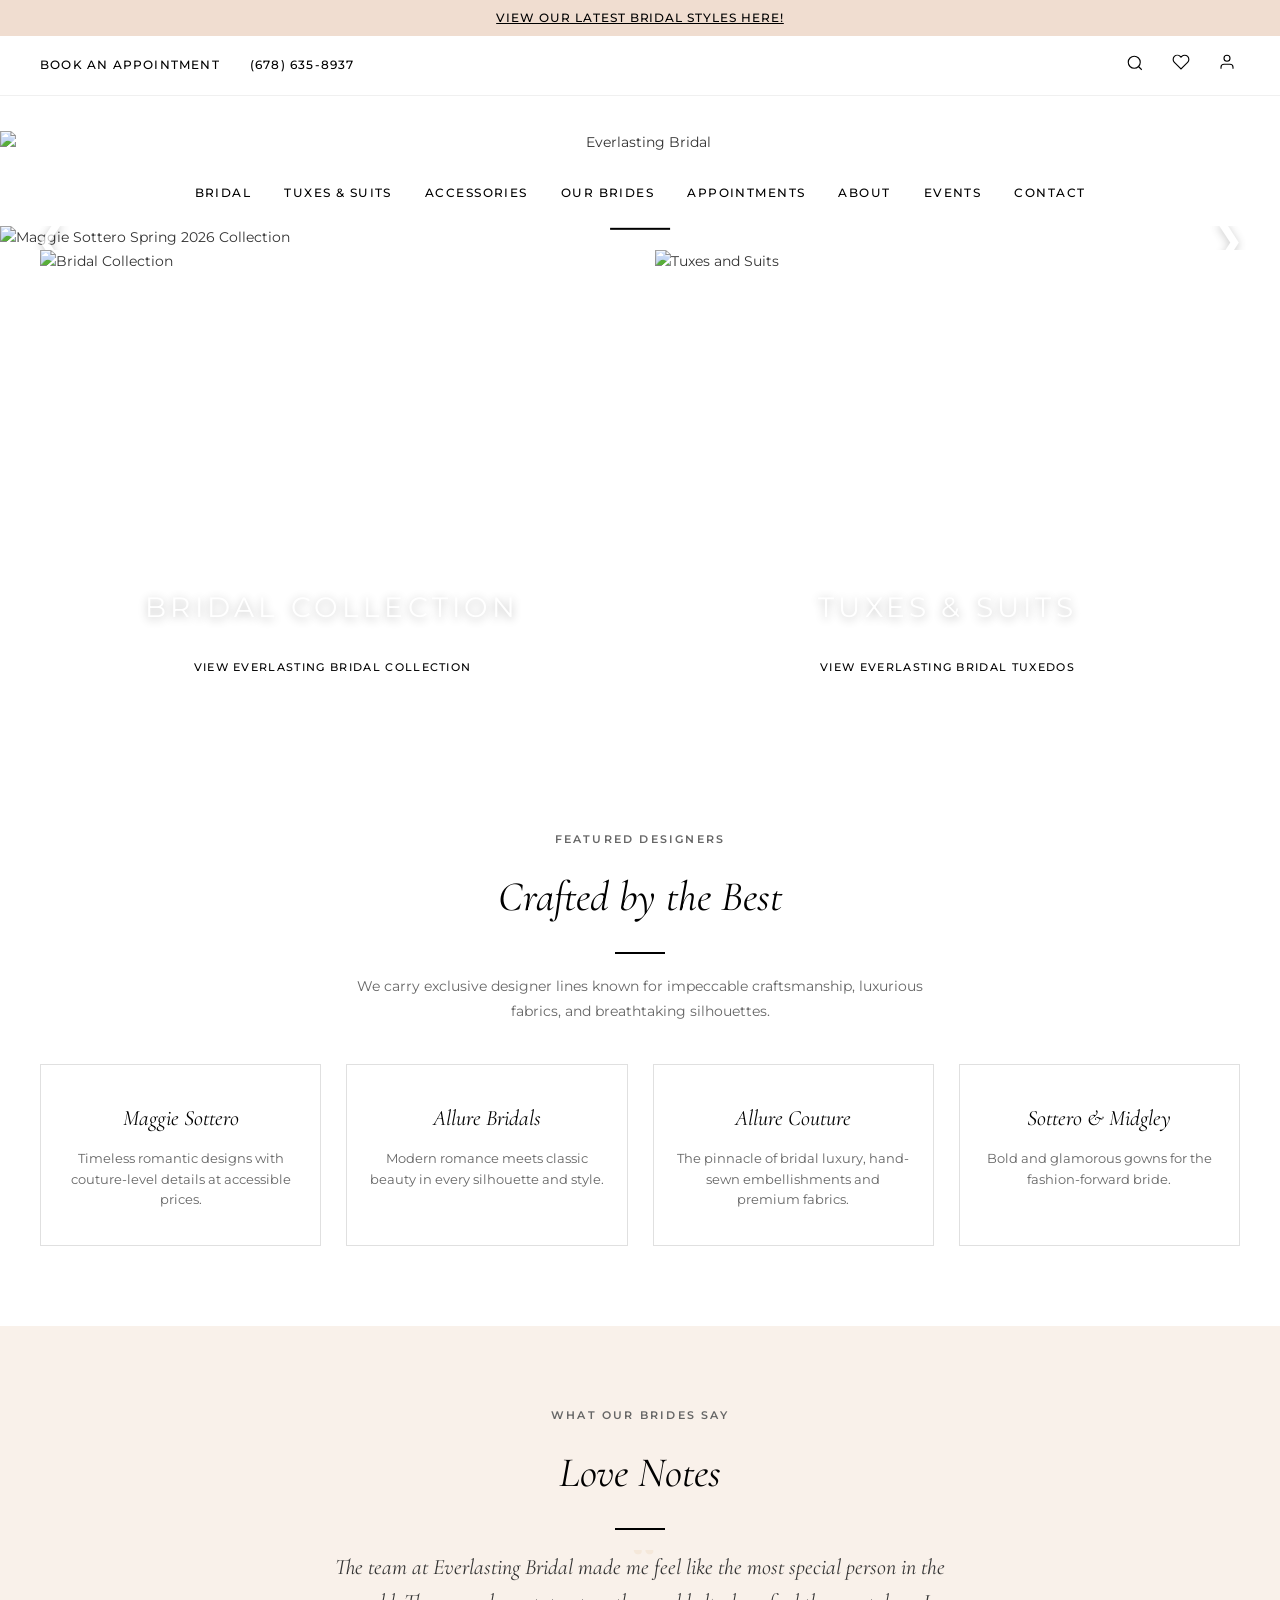
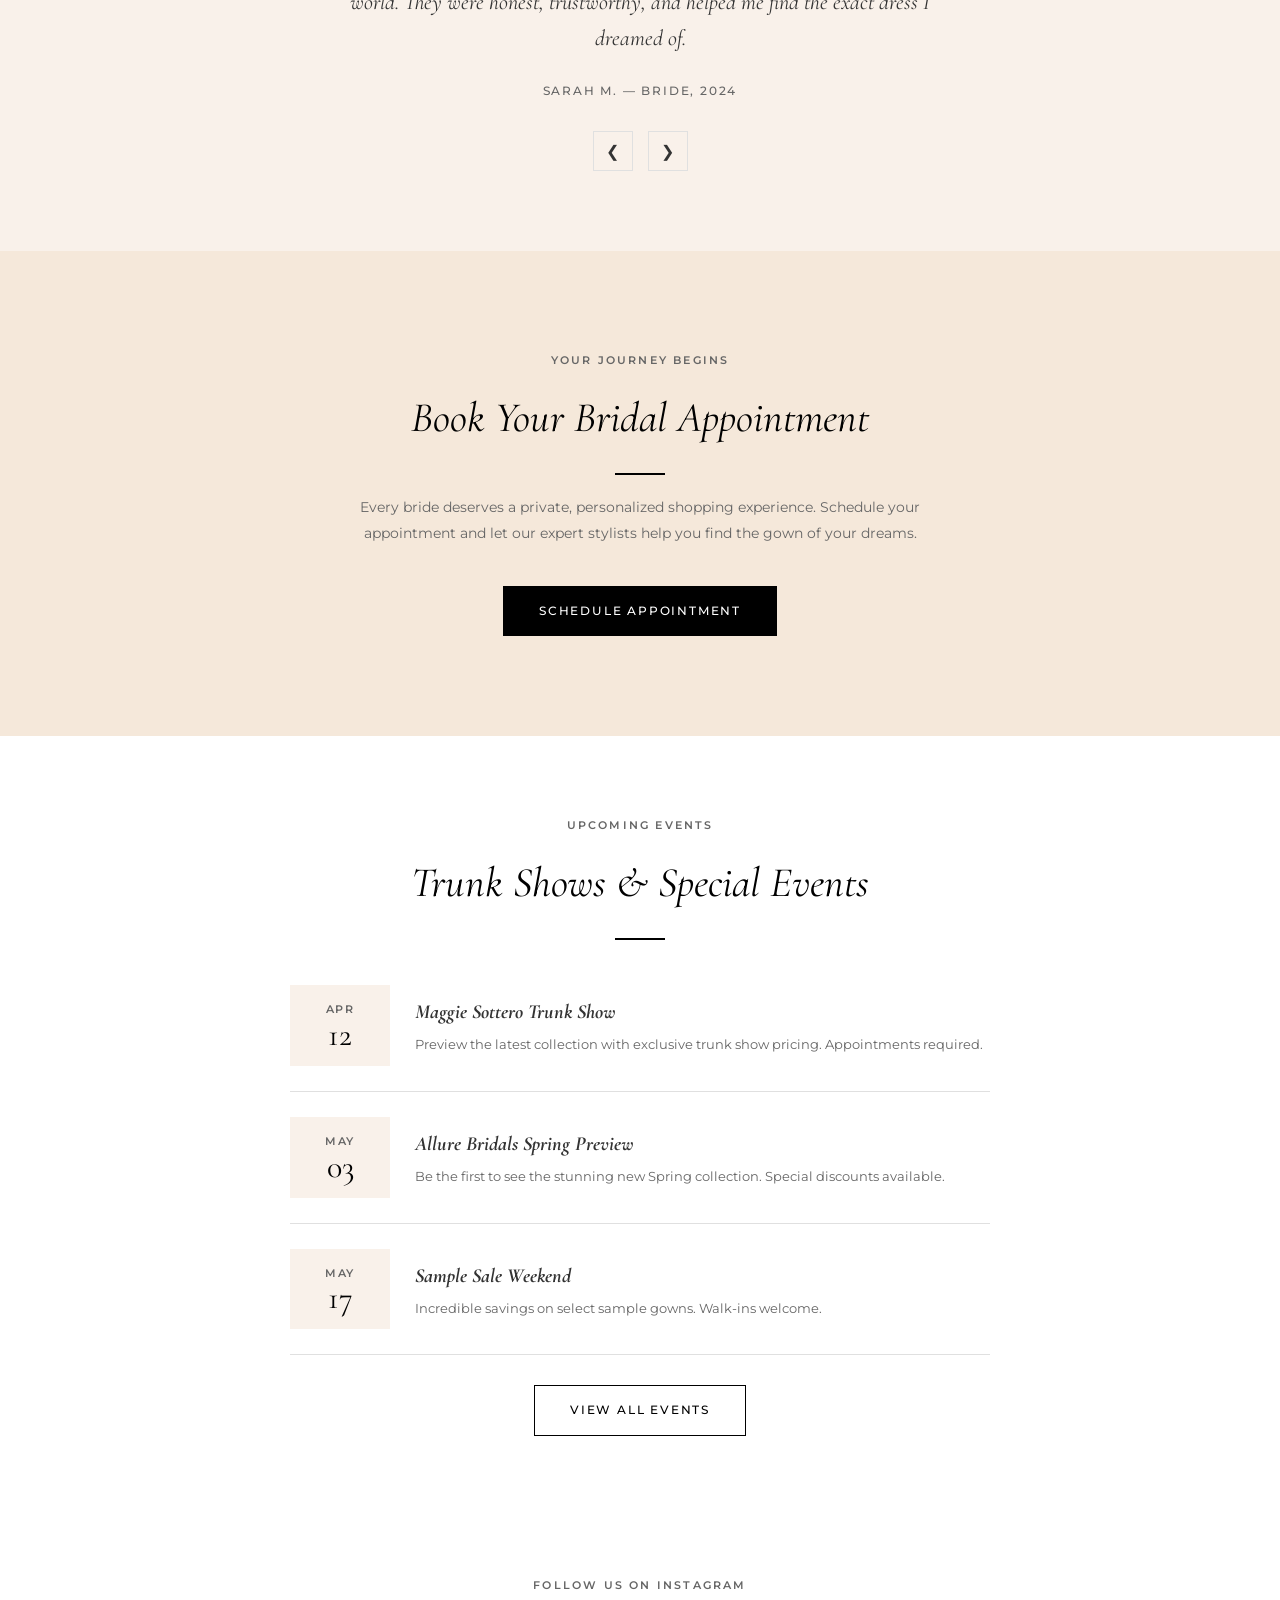
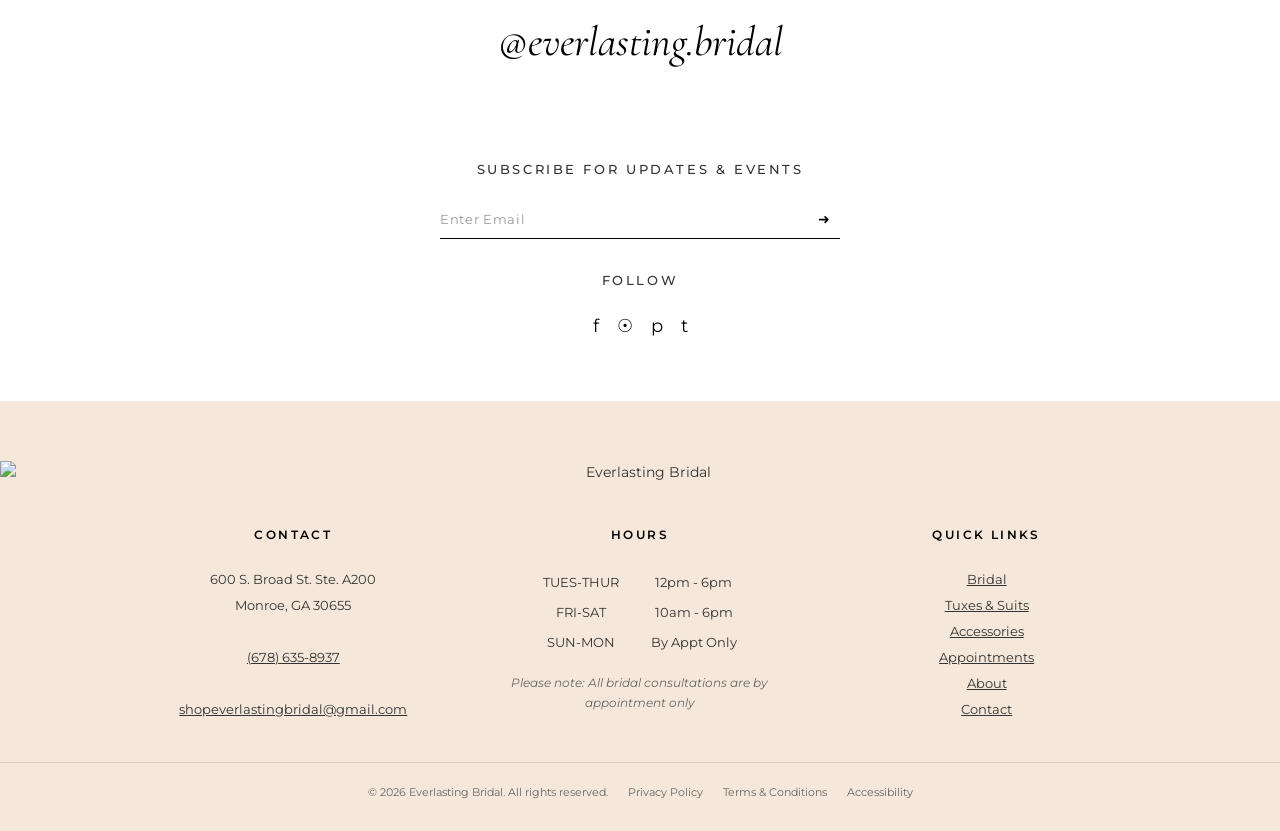
==== commit 72f71980: "Fix icons (SVG), carousel instant switch, clean up - Replace emoji icons with clean SVG (search, hea" ====
--- a/index.html
+++ b/index.html
@@ -22,9 +22,9 @@
       <a href="tel:6786358937">(678) 635-8937</a>
     </div>
     <div class="utility-bar__right">
-      <button aria-label="Search">&#128269;</button>
-      <a href="#" aria-label="Wishlist">&#9825;</a>
-      <a href="#" aria-label="Account">&#9786;</a>
+      <button aria-label="Search"><svg width="18" height="18" viewBox="0 0 24 24" fill="none" stroke="currentColor" stroke-width="1.5"><circle cx="11" cy="11" r="8"/><line x1="21" y1="21" x2="16.65" y2="16.65"/></svg></button>
+      <a href="#" aria-label="Wishlist"><svg width="18" height="18" viewBox="0 0 24 24" fill="none" stroke="currentColor" stroke-width="1.5"><path d="M20.84 4.61a5.5 5.5 0 0 0-7.78 0L12 5.67l-1.06-1.06a5.5 5.5 0 0 0-7.78 7.78l1.06 1.06L12 21.23l7.78-7.78 1.06-1.06a5.5 5.5 0 0 0 0-7.78z"/></svg></a>
+      <a href="#" aria-label="Account"><svg width="18" height="18" viewBox="0 0 24 24" fill="none" stroke="currentColor" stroke-width="1.5"><path d="M20 21v-2a4 4 0 0 0-4-4H8a4 4 0 0 0-4 4v2"/><circle cx="12" cy="7" r="4"/></svg></a>
     </div>
   </div>
 
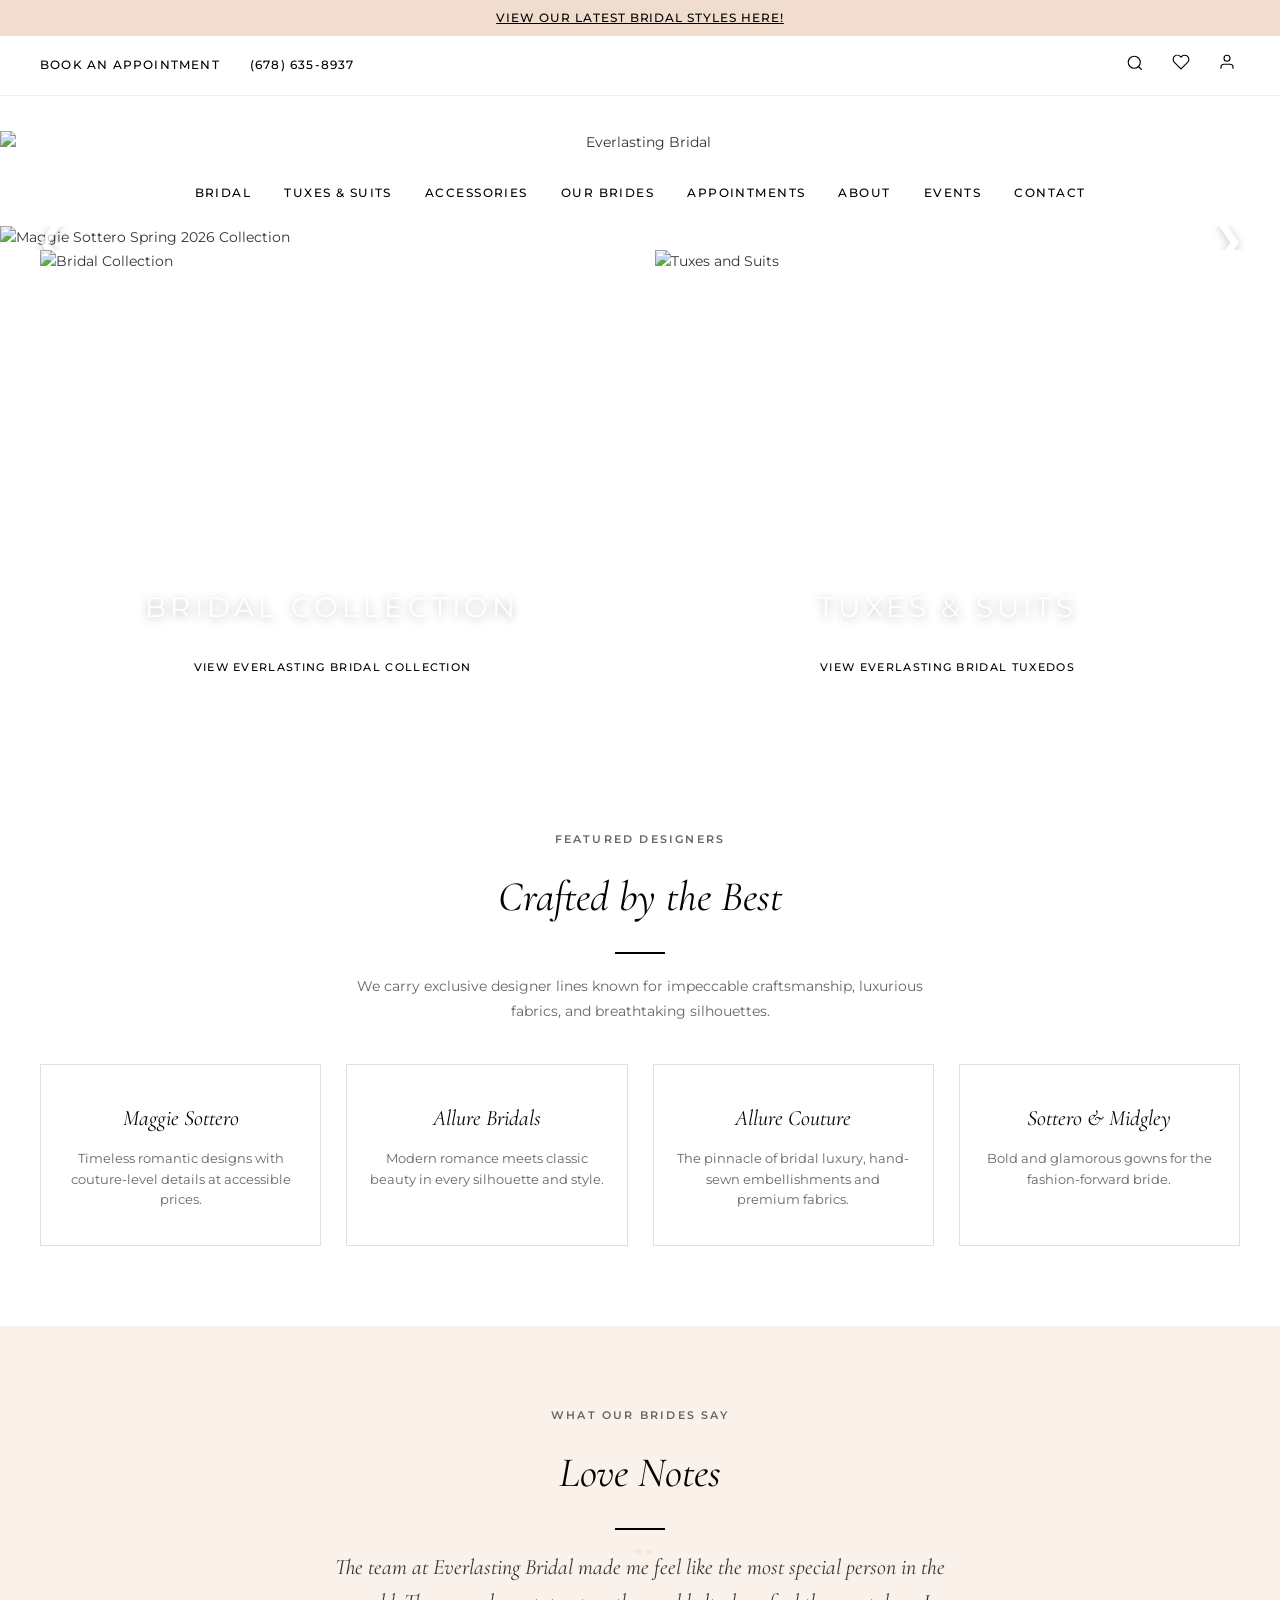
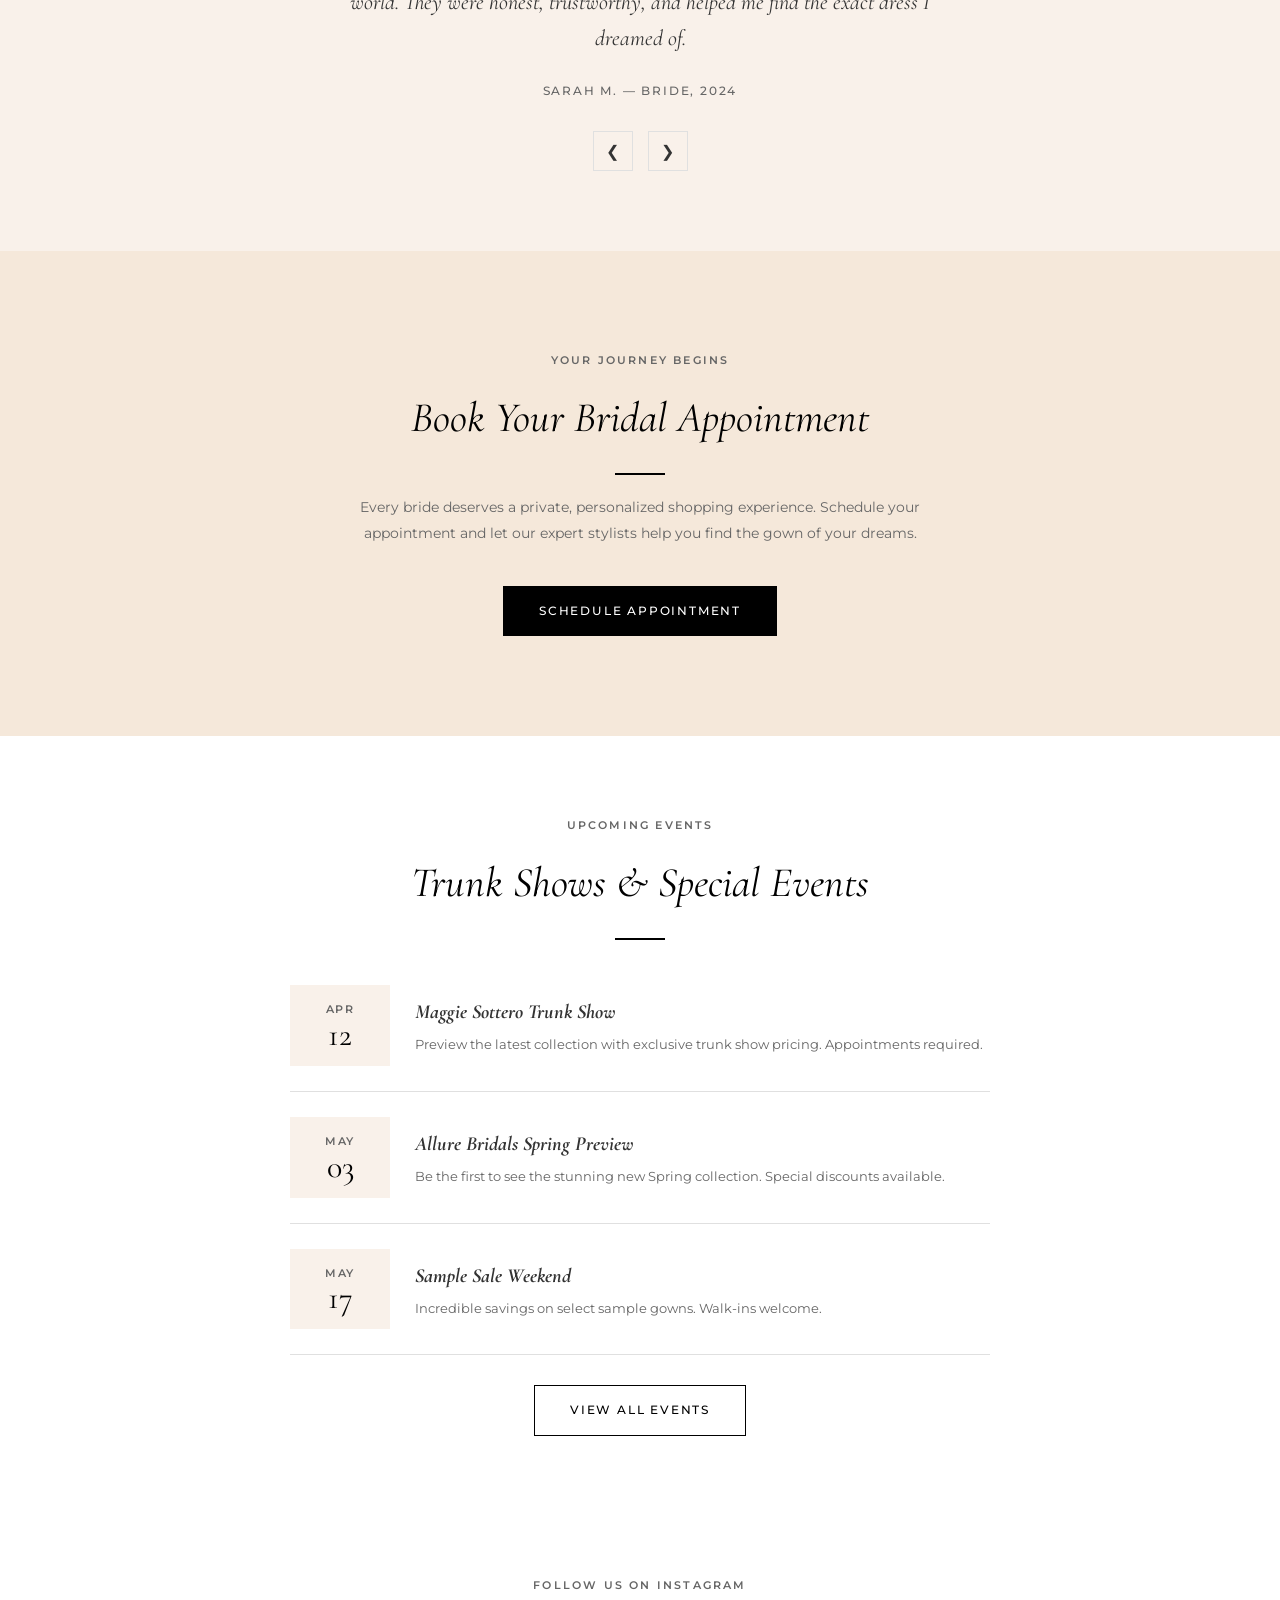
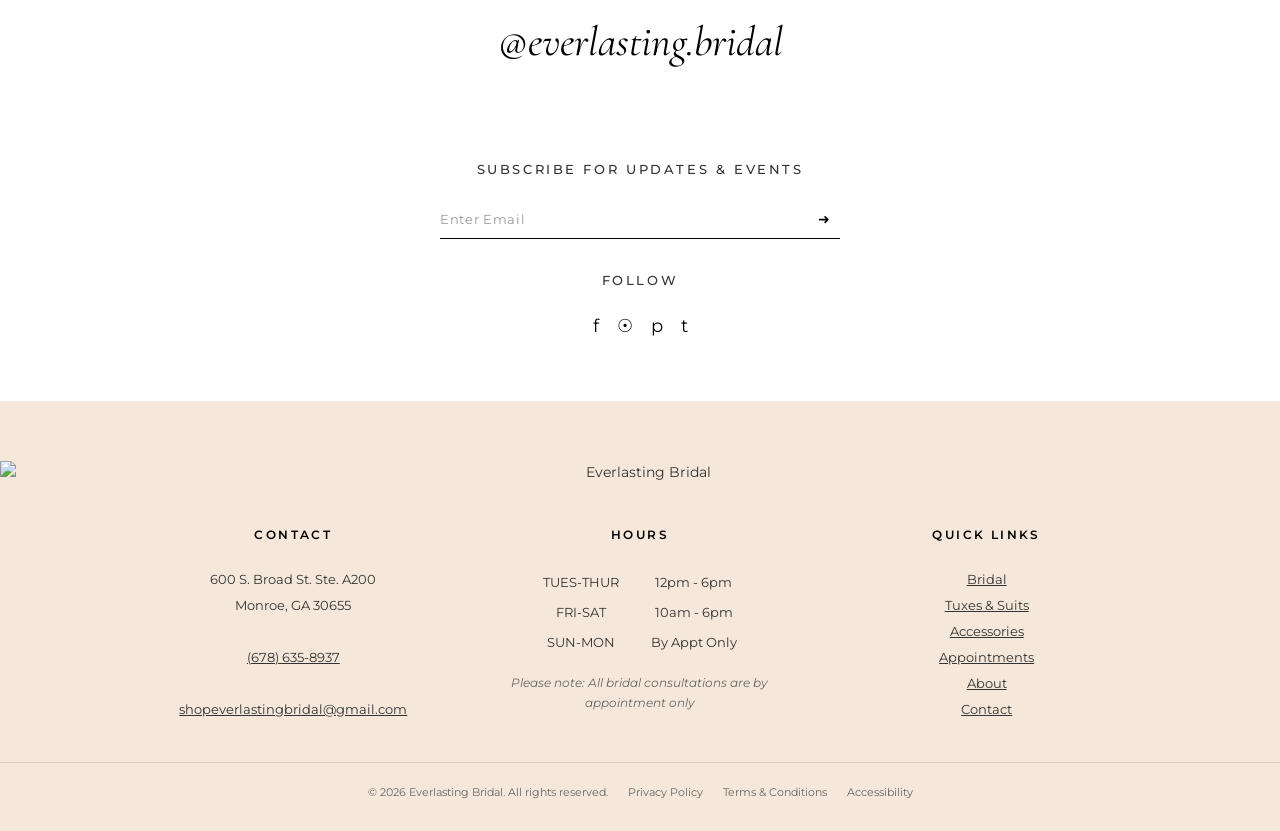
==== commit bbb91ac5: "Fix mobile layout + remove hero text overlays - Remove all HTML text overlays from hero slides (imag" ====
--- a/index.html
+++ b/index.html
@@ -82,47 +82,23 @@
     </nav>
   </header>
 
-  <!-- Hero Carousel -->
+  <!-- Hero Carousel — images have text baked in, no HTML overlays needed -->
   <section class="hero">
     <div class="hero__slides">
       <div class="hero__slide active">
-        <img src="https://www.everlastingbridal.com/uploads/images/slides/dt_16342_d__1___1__b7e1379c_b160_4e73_b04b_aa8d347cd415.webp" alt="Maggie Sottero Spring 2026 Collection">
-        <div class="hero__slide-content">
-          <h2>MAGGIE<br>SOTTERO</h2>
-          <div class="hero__line"></div>
-          <p class="hero__script">Spring 2026</p>
-          <a href="bridal.html" class="btn btn--white" style="margin-top:20px;">VIEW THE COLLECTION</a>
-        </div>
+        <a href="bridal.html"><img src="https://www.everlastingbridal.com/uploads/images/slides/dt_16342_d__1___1__b7e1379c_b160_4e73_b04b_aa8d347cd415.webp" alt="Maggie Sottero Spring 2026 Collection"></a>
       </div>
       <div class="hero__slide">
-        <img src="https://www.everlastingbridal.com/uploads/images/slides/dt_16341_d__1___1__8513e021_af89_4fd2_bf56_7d9055b2f1de.webp" alt="Allure Couture Spring 2026 Collection">
-        <div class="hero__slide-content">
-          <h2>ALLURE<br>COUTURE</h2>
-          <div class="hero__line"></div>
-          <p class="hero__script">Spring 2026</p>
-          <a href="bridal.html" class="btn btn--white" style="margin-top:20px;">VIEW THE COLLECTION</a>
-        </div>
+        <a href="bridal.html"><img src="https://www.everlastingbridal.com/uploads/images/slides/dt_16341_d__1___1__8513e021_af89_4fd2_bf56_7d9055b2f1de.webp" alt="Allure Couture Spring 2026 Collection"></a>
       </div>
       <div class="hero__slide">
-        <img src="https://www.everlastingbridal.com/uploads/images/slides/dt_16340_d__1___1__1cb0fb7d_9400_42c0_9ca1_89415c83aea6.webp" alt="Sottero and Midgley Collection">
-        <div class="hero__slide-content">
-          <h2>SOTTERO &amp;<br>MIDGLEY</h2>
-          <div class="hero__line"></div>
-          <p class="hero__script">Spring 2026</p>
-          <a href="bridal.html" class="btn btn--white" style="margin-top:20px;">VIEW THE COLLECTION</a>
-        </div>
+        <a href="bridal.html"><img src="https://www.everlastingbridal.com/uploads/images/slides/dt_16340_d__1___1__1cb0fb7d_9400_42c0_9ca1_89415c83aea6.webp" alt="Sottero and Midgley Collection"></a>
       </div>
       <div class="hero__slide">
-        <img src="https://www.everlastingbridal.com/uploads/images/slides/dt_16422_d__1___1__cae634ac_d824_46d2_920b_011379c9fdf0.webp" alt="Wedding Gown Preservation">
+        <a href="contact.html"><img src="https://www.everlastingbridal.com/uploads/images/slides/dt_16422_d__1___1__cae634ac_d824_46d2_920b_011379c9fdf0.webp" alt="Wedding Gown Preservation"></a>
       </div>
       <div class="hero__slide">
-        <img src="https://www.everlastingbridal.com/uploads/images/slides/dt_16394_d__1___1__0ba1f8d1_34a3_43d5_abf1_45eee8ecdc06.webp" alt="Allure Bridals Collection">
-        <div class="hero__slide-content">
-          <h2>ALLURE<br>BRIDALS</h2>
-          <div class="hero__line"></div>
-          <p class="hero__script">Spring 2026</p>
-          <a href="bridal.html" class="btn btn--white" style="margin-top:20px;">VIEW THE COLLECTION</a>
-        </div>
+        <a href="bridal.html"><img src="https://www.everlastingbridal.com/uploads/images/slides/dt_16394_d__1___1__0ba1f8d1_34a3_43d5_abf1_45eee8ecdc06.webp" alt="Allure Bridals Collection"></a>
       </div>
     </div>
     <button class="hero__arrow hero__arrow--prev" aria-label="Previous slide">&#10094;</button>
--- a/css/styles.css
+++ b/css/styles.css
@@ -1298,6 +1298,8 @@
 }
 
 /* --- Responsive --- */
+
+/* Tablet */
 @media (max-width: 1024px) {
   .collections-grid {
     grid-template-columns: 1fr;
@@ -1340,34 +1342,64 @@
   }
 }
 
+/* Mobile — matches original everlastingbridal.com mobile layout */
 @media (max-width: 768px) {
   body {
     font-size: 13px;
   }
+
+  /* Announcement bar — smaller on mobile */
   .announcement-bar {
-    font-size: 10px;
+    font-size: 9px;
+    padding: 6px 10px;
+  }
+
+  /* Utility bar — hide text links on mobile, icon-only like original */
+  .utility-bar {
     padding: 6px 15px;
   }
-  .utility-bar {
-    padding: 8px 20px;
-    font-size: 11px;
-  }
   .utility-bar__left {
-    gap: 15px;
-  }
-  .container {
-    padding: 0 20px;
-  }
-  .section {
-    padding: 50px 0;
-  }
-
+    display: none;
+  }
+  .utility-bar__right {
+    gap: 16px;
+    margin-left: auto;
+  }
+  .utility-bar__right svg {
+    width: 20px;
+    height: 20px;
+  }
+
+  /* Header — hamburger LEFT, logo CENTER like original mobile */
+  .header {
+    padding: 5px 0 0;
+    position: relative;
+  }
+  .header__logo-wrap {
+    padding: 5px 0;
+  }
+  .header__logo-wrap img {
+    max-height: 50px;
+  }
+
+  /* Hamburger menu — LEFT side like original */
   .menu-toggle {
     display: flex;
     position: absolute;
-    right: 20px;
-    top: 25px;
-  }
+    left: 15px;
+    top: 18px;
+    z-index: 1001;
+  }
+
+  /* Force single slide visibility */
+  .hero__slide {
+    display: none !important;
+  }
+  .hero__slide.active {
+    display: block !important;
+  }
+
+  /* Hide desktop nav, show as fullscreen overlay */
   .nav {
     display: none;
     position: fixed;
@@ -1379,17 +1411,20 @@
     z-index: 999;
     align-items: center;
     justify-content: center;
+    flex-direction: column;
   }
   .nav.active {
     display: flex;
   }
   .nav.active .nav__list {
     flex-direction: column;
-    gap: 5px;
+    gap: 0;
+    text-align: center;
   }
   .nav.active .nav__link {
-    font-size: 16px;
-    padding: 10px 20px;
+    font-size: 15px;
+    padding: 12px 20px;
+    letter-spacing: 0.15em;
   }
   .nav.active .nav__dropdown {
     position: static;
@@ -1399,65 +1434,228 @@
     box-shadow: none;
     border: none;
     padding: 0;
-  }
-
+    min-width: auto;
+  }
+  .nav.active .nav__dropdown a {
+    font-size: 13px;
+    padding: 8px 20px;
+    color: var(--color-gray);
+  }
+
+  .container {
+    padding: 0 15px;
+  }
+  .section {
+    padding: 40px 0;
+  }
+
+  /* Hero — mobile: no white box, text directly on image like original */
   .hero__arrow {
-    font-size: 28px;
-    padding: 10px;
-  }
+    font-size: 24px;
+    padding: 8px;
+  }
+  .hero__arrow--prev {
+    left: 5px;
+  }
+  .hero__arrow--next {
+    right: 5px;
+  }
+  .hero__slide-content {
+    background: none;
+    border: none;
+    padding: 15px 20px;
+    width: 100%;
+  }
+  .hero__slide-content h2 {
+    font-size: clamp(26px, 8vw, 36px);
+    letter-spacing: 0.08em;
+    color: var(--color-black);
+    text-shadow: 0 1px 3px rgba(255, 255, 255, 0.5);
+  }
+  .hero__slide-content .hero__script {
+    font-size: clamp(20px, 6vw, 28px);
+  }
+  .hero__slide-content .hero__line {
+    margin: 8px auto;
+    background: var(--color-black);
+  }
+  .hero__slide-content .btn {
+    padding: 12px 28px;
+    font-size: 11px;
+  }
+
+  /* Collections — stack on mobile */
   .collections-grid {
-    padding: 0 20px;
+    grid-template-columns: 1fr;
+    padding: 0 15px;
+    gap: 15px;
   }
   .collection-card img {
-    height: 300px;
-  }
+    height: 280px;
+  }
+  .collection-card__title {
+    font-size: 20px;
+  }
+  .collection-card__btn {
+    font-size: 10px;
+    padding: 10px 20px;
+  }
+
+  /* Designers — stack */
   .designers-grid {
     grid-template-columns: 1fr;
-  }
+    gap: 15px;
+  }
+  .designer-card {
+    padding: 25px 15px;
+  }
+
+  /* Products — 2 column on mobile */
   .product-grid {
     grid-template-columns: repeat(2, 1fr);
-    gap: 15px;
-  }
+    gap: 10px;
+  }
+  .product-card__info {
+    padding: 12px 8px;
+  }
+  .product-card__name {
+    font-size: 15px;
+  }
+  .product-card__designer {
+    font-size: 9px;
+  }
+
+  /* Gallery */
   .gallery-grid {
     grid-template-columns: repeat(2, 1fr);
+    gap: 3px;
   }
   .gallery-item:nth-child(5),
   .gallery-item:nth-child(10) {
     grid-column: span 1;
   }
+
+  /* Events */
   .event-card {
-    grid-template-columns: 80px 1fr;
-    gap: 15px;
-  }
-  .footer__bottom {
-    flex-direction: column;
-    gap: 8px;
-  }
+    grid-template-columns: 70px 1fr;
+    gap: 12px;
+    padding: 15px 0;
+  }
+  .event-card__day {
+    font-size: 26px;
+  }
+  .event-card__title {
+    font-size: 17px;
+  }
+
+  /* Testimonials */
+  .testimonial-card__quote {
+    font-size: 18px;
+  }
+  .testimonial-card {
+    padding: 0 10px;
+  }
+
+  /* Forms */
   .form-row {
     grid-template-columns: 1fr;
   }
+
+  /* Newsletter */
   .newsletter__form {
     flex-direction: column;
     border-bottom: none;
+    max-width: 300px;
   }
   .newsletter__input {
     border-bottom: 1px solid var(--color-black);
-    margin-bottom: 10px;
+    margin-bottom: 8px;
+  }
+
+  /* Footer */
+  .footer {
+    padding: 40px 0 20px;
+  }
+  .footer__logo {
+    max-height: 60px;
+    margin-bottom: 30px;
+  }
+  .footer__grid {
+    gap: 25px;
+  }
+  .footer__heading {
+    font-size: 11px;
+    margin-bottom: 12px;
+  }
+  .footer__text {
+    font-size: 12px;
+  }
+  .footer__bottom {
+    flex-direction: column;
+    gap: 6px;
+    font-size: 10px;
+  }
+
+  /* Misc */
+  .section-title {
+    font-size: 26px;
+  }
+  .section-desc {
+    font-size: 13px;
+    margin-bottom: 25px;
+  }
+  .btn {
+    padding: 12px 25px;
+    font-size: 11px;
+  }
+  .preservation {
+    grid-template-columns: 1fr;
   }
   .preservation__content {
-    padding: 30px 20px;
-  }
-}
-
+    padding: 25px 15px;
+  }
+  .about-grid {
+    grid-template-columns: 1fr;
+    gap: 25px;
+  }
+  .contact-grid {
+    grid-template-columns: 1fr;
+    gap: 30px;
+  }
+  .why-grid {
+    grid-template-columns: 1fr;
+    gap: 15px;
+  }
+  .appointment-cta {
+    padding: 50px 15px;
+  }
+}
+
+/* Small phone */
 @media (max-width: 480px) {
   .product-grid {
     grid-template-columns: 1fr;
   }
   .instagram-grid {
-    grid-template-columns: repeat(3, 1fr);
+    grid-template-columns: repeat(2, 1fr);
   }
   .utility-bar__left a:first-child {
     display: none;
+  }
+  .hero__slide-content h2 {
+    font-size: 20px;
+  }
+  .hero__slide-content .hero__script {
+    font-size: 16px;
+  }
+  .hero__slide-content {
+    padding: 15px 20px;
+  }
+  .collection-card img {
+    height: 220px;
+  }
+  .collection-card__title {
+    font-size: 16px;
   }
 }
 
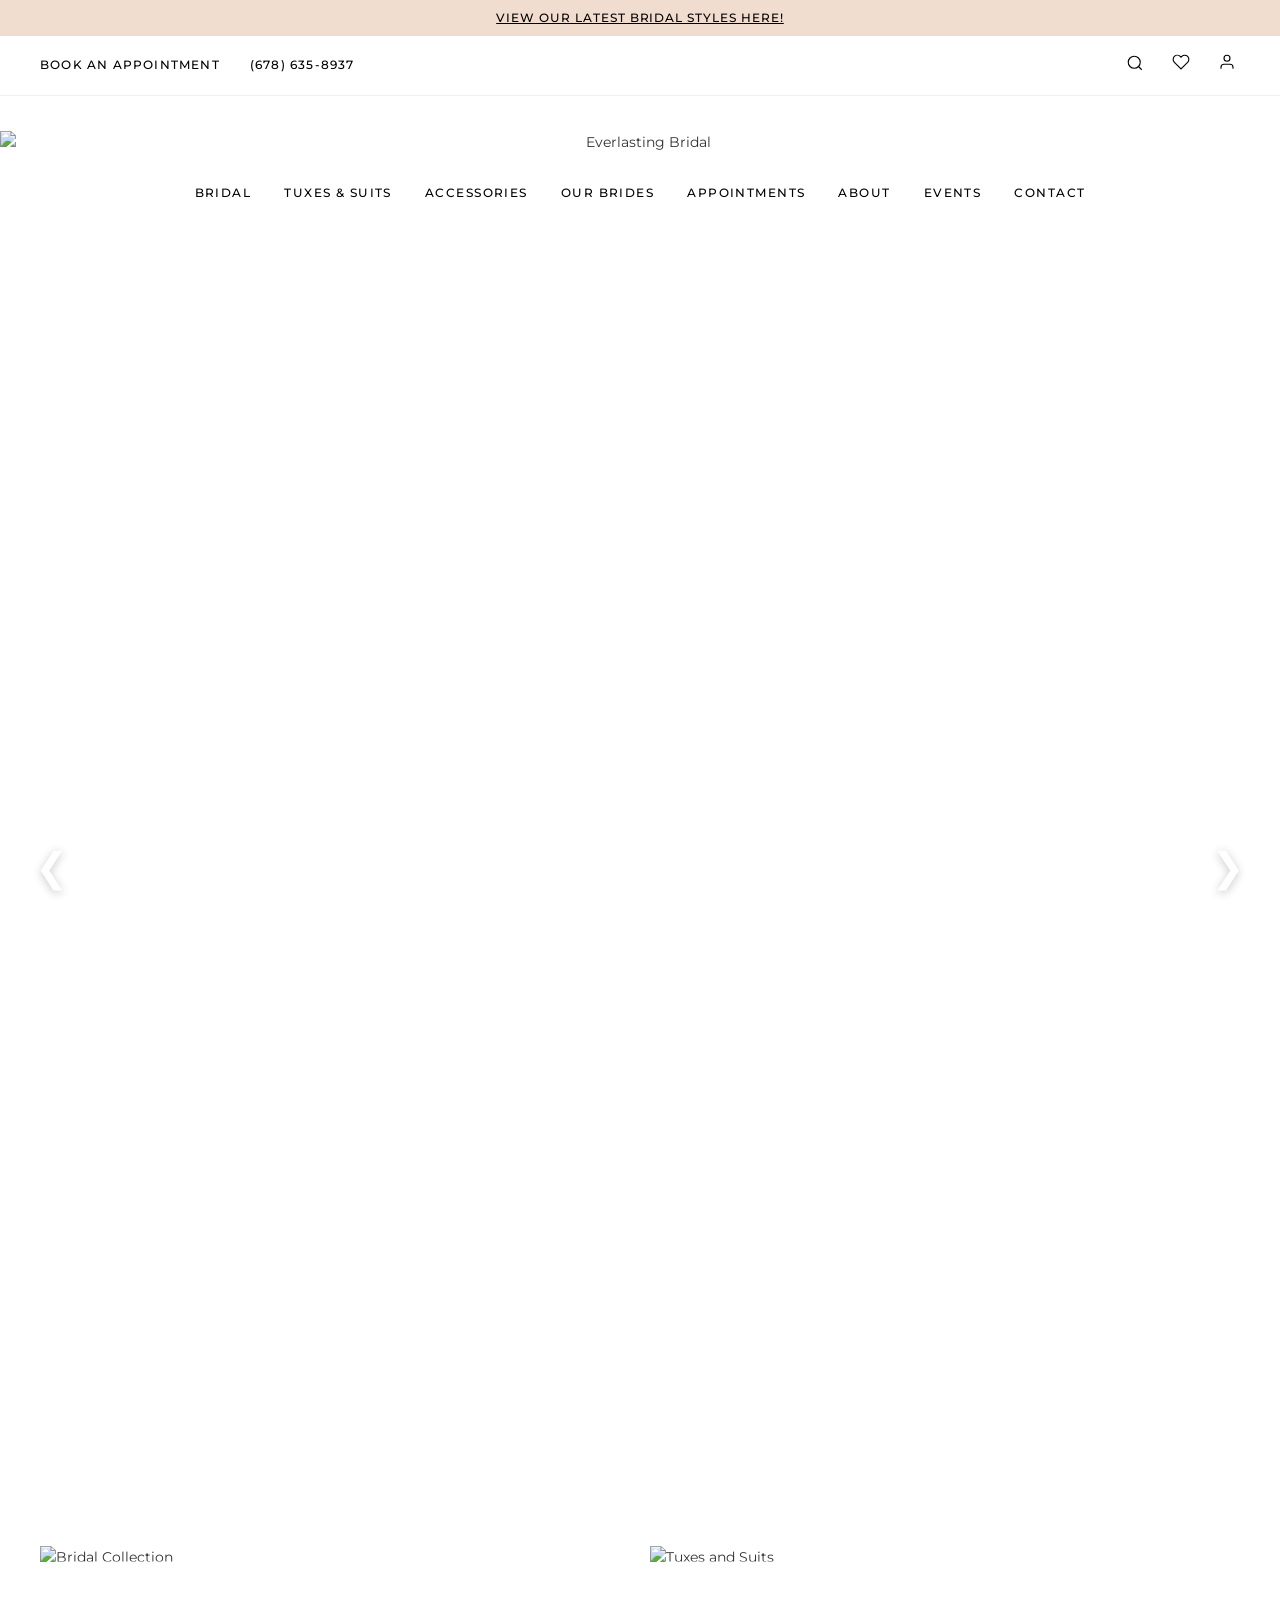
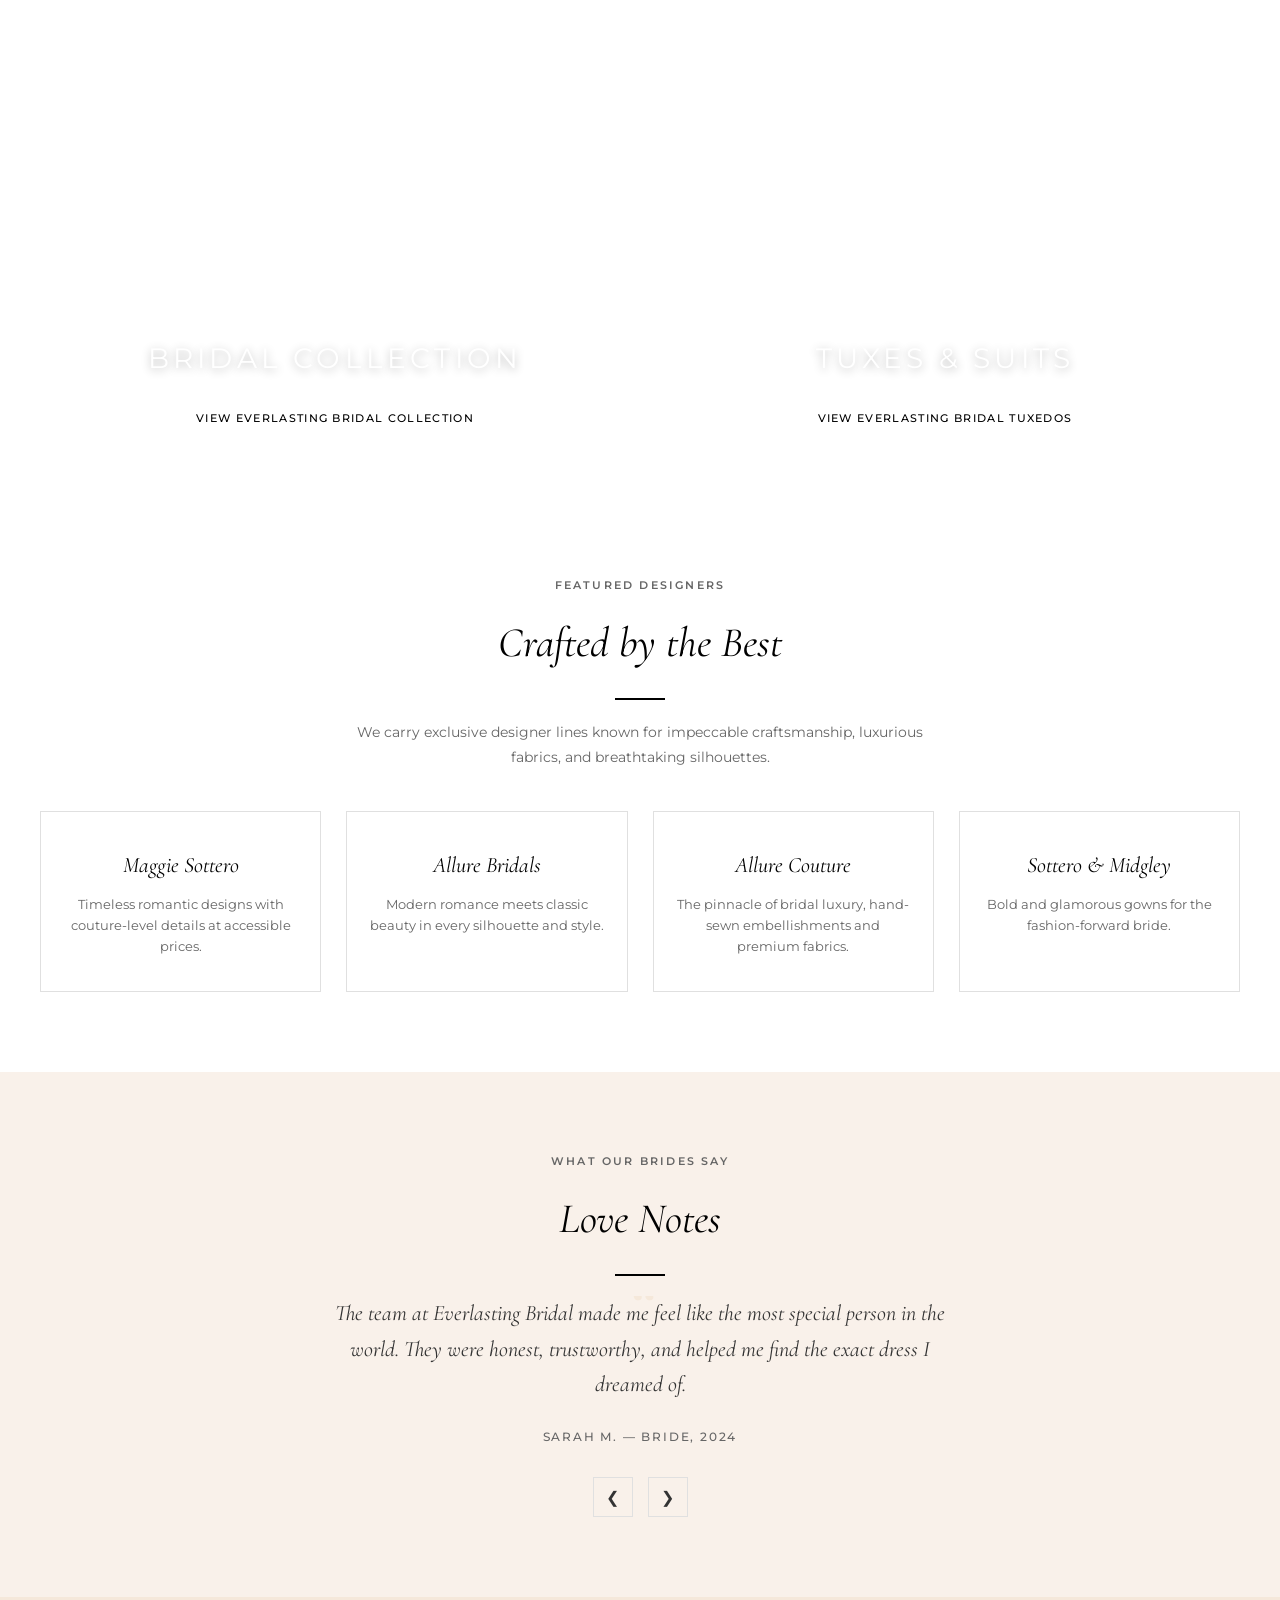
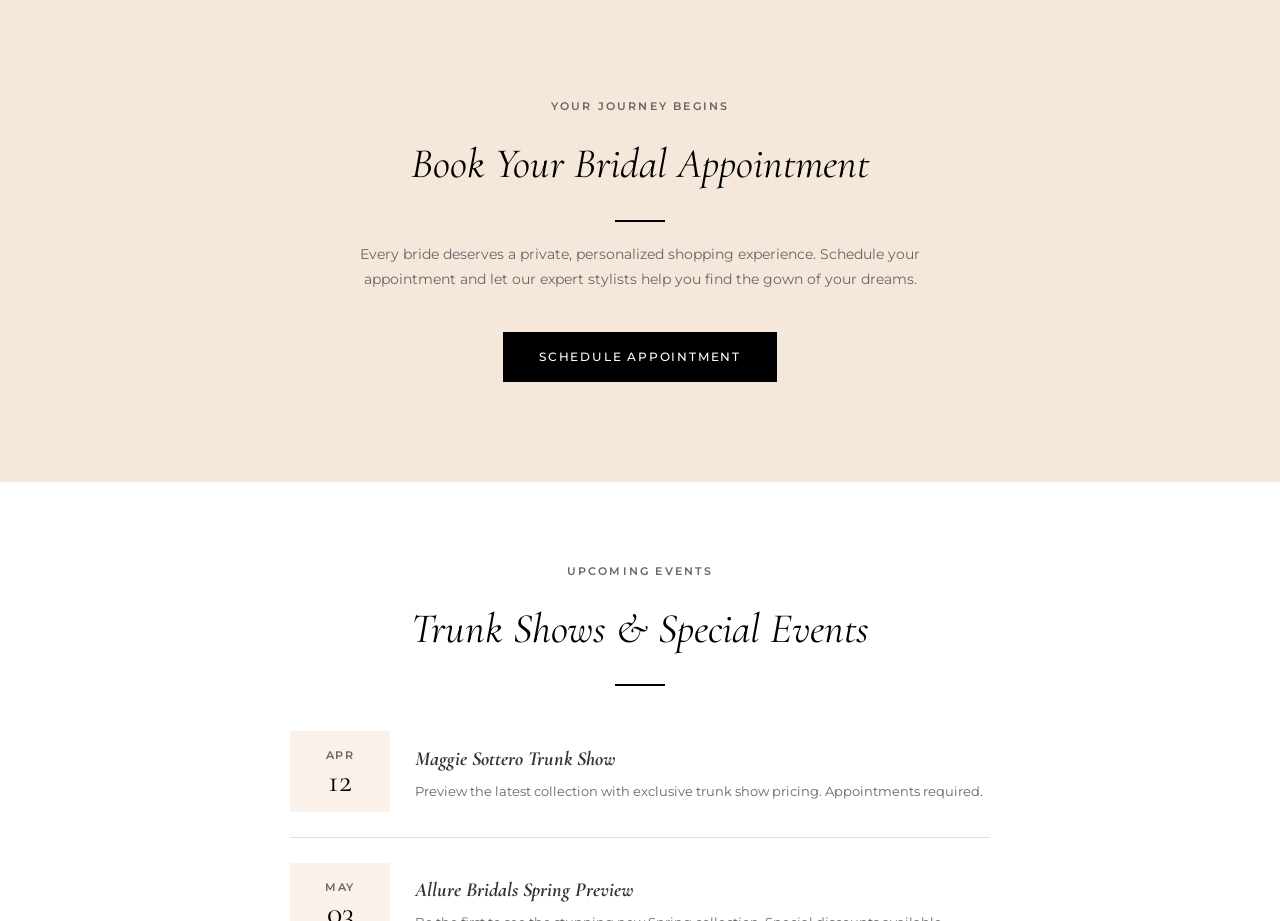
==== commit c395a71c: "Fix tab icon, card frames, card height - Replace ring emoji favicon with italic 'E' matching origina" ====
--- a/index.html
+++ b/index.html
@@ -6,7 +6,7 @@
   <title>Everlasting Bridal | Monroe, GA Bridal Boutique</title>
   <meta name="description" content="Everlasting Bridal is a full-service bridal boutique in Monroe, Georgia specializing in wedding dresses, tuxedos, and formal wear.">
   <link rel="stylesheet" href="css/styles.css">
-  <link rel="icon" type="image/svg+xml" href="data:image/svg+xml,<svg xmlns='http://www.w3.org/2000/svg' viewBox='0 0 32 32'><text y='28' font-size='28'>&#x1F48D;</text></svg>">
+  <link rel="icon" type="image/svg+xml" href="data:image/svg+xml,<svg xmlns='http://www.w3.org/2000/svg' viewBox='0 0 32 32'><text y='24' font-size='24' font-family='serif' font-style='italic' fill='%23000'>E</text></svg>">
 </head>
 <body>
 
@@ -40,6 +40,13 @@
       <span></span><span></span><span></span>
     </button>
 
+    <div class="header__mobile-icons">
+      <a href="appointments.html" aria-label="Appointments"><svg width="20" height="20" viewBox="0 0 24 24" fill="none" stroke="currentColor" stroke-width="1.5"><rect x="3" y="4" width="18" height="18" rx="2" ry="2"/><line x1="16" y1="2" x2="16" y2="6"/><line x1="8" y1="2" x2="8" y2="6"/><line x1="3" y1="10" x2="21" y2="10"/></svg></a>
+      <a href="tel:6786358937" aria-label="Call us"><svg width="20" height="20" viewBox="0 0 24 24" fill="none" stroke="currentColor" stroke-width="1.5"><path d="M22 16.92v3a2 2 0 0 1-2.18 2 19.79 19.79 0 0 1-8.63-3.07 19.5 19.5 0 0 1-6-6 19.79 19.79 0 0 1-3.07-8.67A2 2 0 0 1 4.11 2h3a2 2 0 0 1 2 1.72c.127.96.361 1.903.7 2.81a2 2 0 0 1-.45 2.11L8.09 9.91a16 16 0 0 0 6 6l1.27-1.27a2 2 0 0 1 2.11-.45c.907.339 1.85.573 2.81.7A2 2 0 0 1 22 16.92z"/></svg></a>
+      <a href="#" aria-label="Wishlist"><svg width="20" height="20" viewBox="0 0 24 24" fill="none" stroke="currentColor" stroke-width="1.5"><path d="M20.84 4.61a5.5 5.5 0 0 0-7.78 0L12 5.67l-1.06-1.06a5.5 5.5 0 0 0-7.78 7.78l1.06 1.06L12 21.23l7.78-7.78 1.06-1.06a5.5 5.5 0 0 0 0-7.78z"/></svg></a>
+      <button aria-label="Search"><svg width="20" height="20" viewBox="0 0 24 24" fill="none" stroke="currentColor" stroke-width="1.5"><circle cx="11" cy="11" r="8"/><line x1="21" y1="21" x2="16.65" y2="16.65"/></svg></button>
+    </div>
+
     <nav class="nav" id="nav">
       <ul class="nav__list">
         <li class="nav__item">
@@ -82,23 +89,38 @@
     </nav>
   </header>
 
-  <!-- Hero Carousel — images have text baked in, no HTML overlays needed -->
+  <!-- Hero Carousel — uses mobile portrait images on small screens, desktop landscape on large -->
   <section class="hero">
     <div class="hero__slides">
       <div class="hero__slide active">
-        <a href="bridal.html"><img src="https://www.everlastingbridal.com/uploads/images/slides/dt_16342_d__1___1__b7e1379c_b160_4e73_b04b_aa8d347cd415.webp" alt="Maggie Sottero Spring 2026 Collection"></a>
+        <a href="bridal.html"><picture>
+          <source media="(max-width: 768px)" srcset="https://www.everlastingbridal.com/uploads/images/slides/dt_16342_m__1__e5f40dc7_3764_4a89_aa43_36257ed7f209.webp">
+          <img src="https://www.everlastingbridal.com/uploads/images/slides/dt_16342_d__1___1__b7e1379c_b160_4e73_b04b_aa8d347cd415.webp" alt="Maggie Sottero Spring 2026 Collection">
+        </picture></a>
       </div>
       <div class="hero__slide">
-        <a href="bridal.html"><img src="https://www.everlastingbridal.com/uploads/images/slides/dt_16341_d__1___1__8513e021_af89_4fd2_bf56_7d9055b2f1de.webp" alt="Allure Couture Spring 2026 Collection"></a>
+        <a href="bridal.html"><picture>
+          <source media="(max-width: 768px)" srcset="https://www.everlastingbridal.com/uploads/images/slides/dt_16341_m__1__76fe5409_3894_44e8_913b_c7037e9deeea.webp">
+          <img src="https://www.everlastingbridal.com/uploads/images/slides/dt_16341_d__1___1__8513e021_af89_4fd2_bf56_7d9055b2f1de.webp" alt="Allure Couture Spring 2026 Collection">
+        </picture></a>
       </div>
       <div class="hero__slide">
-        <a href="bridal.html"><img src="https://www.everlastingbridal.com/uploads/images/slides/dt_16340_d__1___1__1cb0fb7d_9400_42c0_9ca1_89415c83aea6.webp" alt="Sottero and Midgley Collection"></a>
+        <a href="bridal.html"><picture>
+          <source media="(max-width: 768px)" srcset="https://www.everlastingbridal.com/uploads/images/slides/dt_16340_m__1__5f77a1fb_d695_4bdb_8660_0b01ecfa8f67.webp">
+          <img src="https://www.everlastingbridal.com/uploads/images/slides/dt_16340_d__1___1__1cb0fb7d_9400_42c0_9ca1_89415c83aea6.webp" alt="Sottero and Midgley Collection">
+        </picture></a>
       </div>
       <div class="hero__slide">
-        <a href="contact.html"><img src="https://www.everlastingbridal.com/uploads/images/slides/dt_16422_d__1___1__cae634ac_d824_46d2_920b_011379c9fdf0.webp" alt="Wedding Gown Preservation"></a>
+        <a href="contact.html"><picture>
+          <source media="(max-width: 768px)" srcset="https://www.everlastingbridal.com/uploads/images/slides/dt_16422_m__1__94a0919e_292e_4a0b_9416_8f76ef62bda5.webp">
+          <img src="https://www.everlastingbridal.com/uploads/images/slides/dt_16422_d__1___1__cae634ac_d824_46d2_920b_011379c9fdf0.webp" alt="Wedding Gown Preservation">
+        </picture></a>
       </div>
       <div class="hero__slide">
-        <a href="bridal.html"><img src="https://www.everlastingbridal.com/uploads/images/slides/dt_16394_d__1___1__0ba1f8d1_34a3_43d5_abf1_45eee8ecdc06.webp" alt="Allure Bridals Collection"></a>
+        <a href="bridal.html"><picture>
+          <source media="(max-width: 768px)" srcset="https://www.everlastingbridal.com/uploads/images/slides/dt_16394_m__1___1__f0c5a6f8_dbe4_4d52_a15c_24c7df1da6ca.webp">
+          <img src="https://www.everlastingbridal.com/uploads/images/slides/dt_16394_d__1___1__0ba1f8d1_34a3_43d5_abf1_45eee8ecdc06.webp" alt="Allure Bridals Collection">
+        </picture></a>
       </div>
     </div>
     <button class="hero__arrow hero__arrow--prev" aria-label="Previous slide">&#10094;</button>
--- a/css/styles.css
+++ b/css/styles.css
@@ -446,7 +446,8 @@
 .collections-grid {
   display: grid;
   grid-template-columns: 1fr 1fr;
-  gap: 30px;
+  gap: 20px;
+  margin-top: 40px;
   padding: 0 40px;
 }
 .collection-card {
@@ -456,7 +457,7 @@
 }
 .collection-card img {
   width: 100%;
-  height: 500px;
+  height: 550px;
   object-fit: cover;
   transition: transform 0.6s ease;
 }
@@ -465,8 +466,8 @@
 }
 .collection-card__overlay {
   position: absolute;
-  inset: 20px;
-  border: 1px dashed rgba(255, 255, 255, 0.6);
+  inset: 15px;
+  border: 1px solid rgba(255, 255, 255, 0.5);
   display: flex;
   flex-direction: column;
   align-items: center;
@@ -1258,43 +1259,18 @@
   color: #ccc;
 }
 
-/* --- Scroll Reveal --- */
-.reveal {
-  opacity: 0;
-  transform: translateY(25px);
-  transition:
-    opacity 0.7s ease,
-    transform 0.7s ease;
-}
-.reveal.visible {
-  opacity: 1;
-  transform: translateY(0);
-}
+/* Mobile icons — hidden on desktop, shown on mobile */
+.header__mobile-icons {
+  display: none;
+}
+
+/* --- All content visible immediately (no scroll animations) --- */
+.reveal,
+.stagger,
 .stagger > * {
-  opacity: 0;
-  transform: translateY(15px);
-  transition:
-    opacity 0.5s ease,
-    transform 0.5s ease;
-}
-.stagger.visible > *:nth-child(1) {
-  transition-delay: 0.1s;
-}
-.stagger.visible > *:nth-child(2) {
-  transition-delay: 0.2s;
-}
-.stagger.visible > *:nth-child(3) {
-  transition-delay: 0.3s;
-}
-.stagger.visible > *:nth-child(4) {
-  transition-delay: 0.4s;
-}
-.stagger.visible > *:nth-child(5) {
-  transition-delay: 0.5s;
-}
-.stagger.visible > * {
-  opacity: 1;
-  transform: translateY(0);
+  opacity: 1 !important;
+  transform: none !important;
+  transition: none !important;
 }
 
 /* --- Responsive --- */
@@ -1354,40 +1330,56 @@
     padding: 6px 10px;
   }
 
-  /* Utility bar — hide text links on mobile, icon-only like original */
+  /* Mobile: merge utility bar INTO the header as one row
+     Original layout: ☰ [logo] [calendar] [phone] [heart] [search]
+     All in one compact bar */
   .utility-bar {
-    padding: 6px 15px;
-  }
-  .utility-bar__left {
-    display: none;
-  }
-  .utility-bar__right {
-    gap: 16px;
-    margin-left: auto;
-  }
-  .utility-bar__right svg {
+    display: none !important;
+  }
+
+  .header {
+    padding: 10px 15px !important;
+    position: relative;
+    display: flex !important;
+    align-items: center;
+    justify-content: space-between;
+    text-align: left;
+  }
+  .header__logo-wrap {
+    padding: 0;
+    flex: 1;
+    display: flex;
+    justify-content: flex-start;
+    padding-left: 30px;
+  }
+  .header__logo-wrap img {
+    max-height: 45px;
+  }
+
+  /* Mobile icon bar — same row as logo, right side */
+  .header__mobile-icons {
+    display: flex !important;
+    gap: 12px;
+    align-items: center;
+    flex-shrink: 0;
+  }
+  .header__mobile-icons a,
+  .header__mobile-icons button {
+    color: var(--color-black);
+    padding: 2px;
+  }
+  .header__mobile-icons svg {
     width: 20px;
     height: 20px;
-  }
-
-  /* Header — hamburger LEFT, logo CENTER like original mobile */
-  .header {
-    padding: 5px 0 0;
-    position: relative;
-  }
-  .header__logo-wrap {
-    padding: 5px 0;
-  }
-  .header__logo-wrap img {
-    max-height: 50px;
   }
 
   /* Hamburger menu — LEFT side like original */
   .menu-toggle {
     display: flex;
     position: absolute;
-    left: 15px;
-    top: 18px;
+    left: 12px;
+    top: 50%;
+    transform: translateY(-50%);
     z-index: 1001;
   }
 
@@ -1446,7 +1438,7 @@
     padding: 0 15px;
   }
   .section {
-    padding: 40px 0;
+    padding: 25px 0;
   }
 
   /* Hero — mobile: no white box, text directly on image like original */
@@ -1484,11 +1476,11 @@
     font-size: 11px;
   }
 
-  /* Collections — stack on mobile */
+  /* Collections — stack on mobile with spacing like original */
   .collections-grid {
     grid-template-columns: 1fr;
     padding: 0 15px;
-    gap: 15px;
+    gap: 30px;
   }
   .collection-card img {
     height: 280px;
